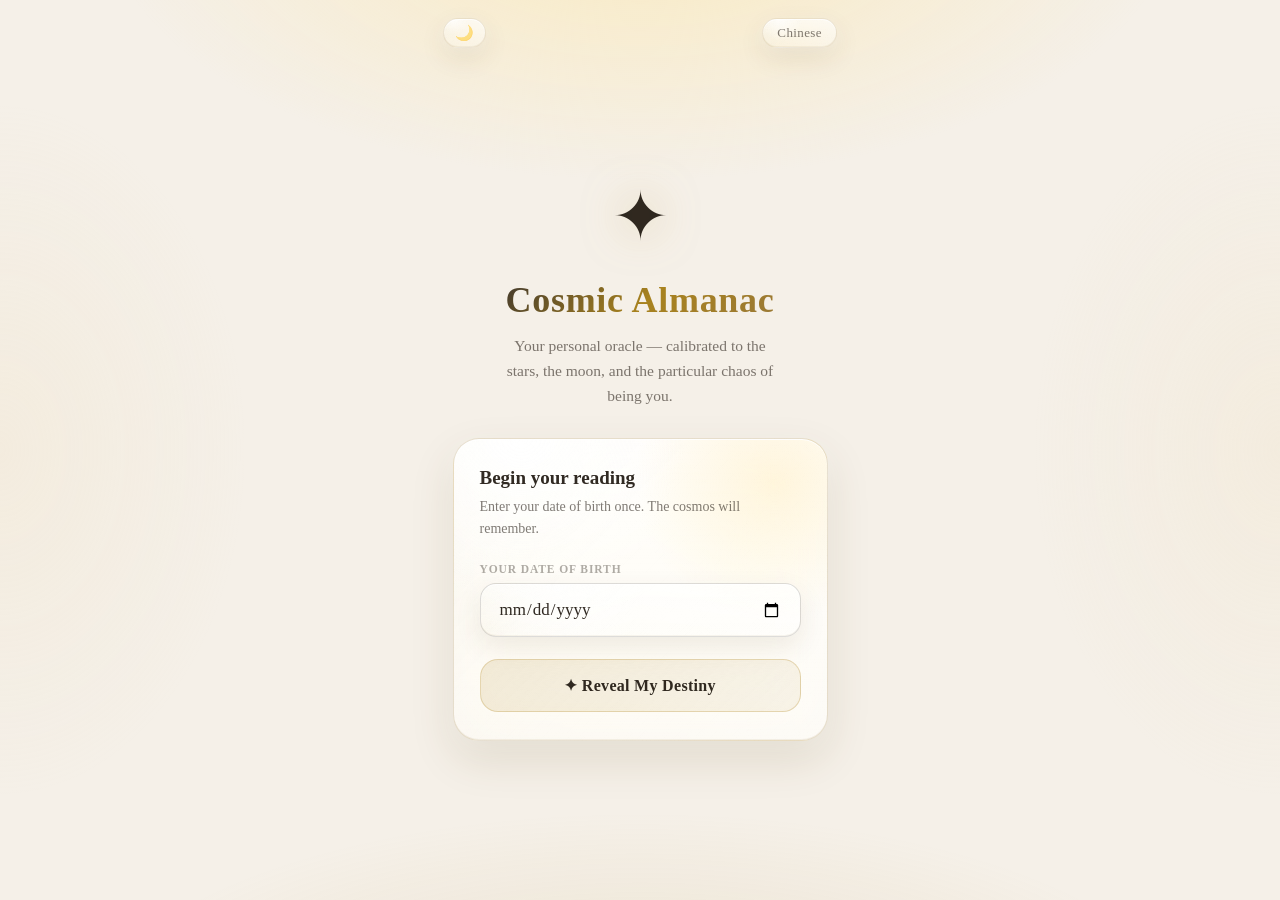
==== index.html @ d744c67d "1.0.2" ====
<!DOCTYPE html>
<html lang="en" data-theme="dark">
<head>
  <meta charset="UTF-8">
  <meta name="viewport" content="width=device-width, initial-scale=1.0, viewport-fit=cover">
  <meta name="description" content="A bilingual daily oracle blending zodiac signs, moon phase, weekday ruler, and personal daily guidance.">
  <meta name="apple-mobile-web-app-capable" content="yes">
  <meta name="apple-mobile-web-app-status-bar-style" content="black-translucent">
  <meta name="apple-mobile-web-app-title" content="Cosmic Almanac">
  <meta name="theme-color" content="#09080b">
  <meta property="og:title" content="Cosmic Almanac">
  <meta property="og:description" content="A bilingual daily oracle blending zodiac signs, moon phase, weekday ruler, and personal daily guidance.">
  <meta property="og:type" content="website">
  <meta property="og:url" content="https://alanwongsai.github.io/StarGate/">
  <meta property="og:site_name" content="Cosmic Almanac">
  <meta name="twitter:card" content="summary">
  <meta name="twitter:title" content="Cosmic Almanac">
  <meta name="twitter:description" content="A bilingual daily oracle blending zodiac signs, moon phase, weekday ruler, and personal daily guidance.">
  <link rel="canonical" href="https://alanwongsai.github.io/StarGate/">
  <link rel="apple-touch-icon" href="cosmic-daily-icon.png">
  <link rel="manifest" href="manifest.json">
  <title>Cosmic Almanac</title>
  <style>
    *{margin:0;padding:0;box-sizing:border-box;-webkit-tap-highlight-color:transparent}

    :root{
      --font-ui:  -apple-system,BlinkMacSystemFont,"SF Pro Display","Segoe UI",system-ui,sans-serif;
      --font-title:-apple-system,BlinkMacSystemFont,"SF Pro Display","Segoe UI",system-ui,sans-serif;
      --bg:      #09080b;
      --g0:      rgba(255,252,248,0.052);
      --gb:      rgba(255,252,248,0.088);
      --c0:      rgba(255,252,248,0.036);
      --cb:      rgba(255,252,248,0.066);
      --gold:    #c4a55a;
      --goldg:   rgba(196,165,90,0.22);
      --t1:      rgba(255,252,248,0.93);
      --t2:      rgba(255,252,248,0.50);
      --t3:      rgba(255,252,248,0.26);
      --glass-panel:
        linear-gradient(180deg,rgba(255,255,255,.095),rgba(255,255,255,.03)),
        linear-gradient(135deg,rgba(196,165,90,.11),transparent 38%,rgba(255,255,255,.045));
      --glass-panel-soft:
        linear-gradient(180deg,rgba(255,255,255,.07),rgba(255,255,255,.022)),
        linear-gradient(135deg,rgba(196,165,90,.08),transparent 40%,rgba(255,255,255,.03));
      --glass-chip:
        linear-gradient(180deg,rgba(255,255,255,.08),rgba(255,255,255,.028)),
        linear-gradient(135deg,rgba(196,165,90,.06),transparent 42%,rgba(255,255,255,.028));
      --glass-border: rgba(255,252,248,.096);
      --glass-border-soft: rgba(255,252,248,.08);
      --glass-inner: rgba(255,255,255,.10);
      --glass-inner-soft: rgba(255,255,255,.07);
      --glass-shadow-strong: 0 18px 46px rgba(0,0,0,.34),inset 0 1px 0 var(--glass-inner);
      --glass-shadow-soft: 0 10px 26px rgba(0,0,0,.24),inset 0 1px 0 var(--glass-inner-soft);
      --glass-shadow-hover: 0 16px 36px rgba(0,0,0,.26),inset 0 1px 0 var(--glass-inner);
      --glass-overlay: rgba(7,6,10,.52);
    }

    /* ── LIGHT / DAY MODE ────────────────────────── */
    html[data-theme="light"]{
      --bg:      #f5f0e8;
      --g0:      rgba(20,12,4,0.045);
      --gb:      rgba(20,12,4,0.110);
      --c0:      rgba(20,12,4,0.030);
      --cb:      rgba(20,12,4,0.085);
      --gold:    #a8821e;
      --goldg:   rgba(168,130,30,0.18);
      --t1:      rgba(20,12,4,0.88);
      --t2:      rgba(20,12,4,0.54);
      --t3:      rgba(20,12,4,0.34);
      --glass-panel:
        radial-gradient(circle at 18% 0%,rgba(255,255,255,.95),transparent 38%),
        radial-gradient(circle at 86% 14%,rgba(255,230,165,.36),transparent 34%),
        linear-gradient(180deg,rgba(255,255,255,.84),rgba(255,255,255,.42)),
        linear-gradient(135deg,rgba(168,130,30,.13),transparent 38%,rgba(255,255,255,.32));
      --glass-panel-soft:
        radial-gradient(circle at 20% 0%,rgba(255,255,255,.84),transparent 36%),
        radial-gradient(circle at 88% 16%,rgba(255,230,165,.24),transparent 34%),
        linear-gradient(180deg,rgba(255,255,255,.72),rgba(255,255,255,.32)),
        linear-gradient(135deg,rgba(168,130,30,.09),transparent 40%,rgba(255,255,255,.24));
      --glass-chip:
        radial-gradient(circle at 24% 0%,rgba(255,255,255,.74),transparent 35%),
        linear-gradient(180deg,rgba(255,255,255,.68),rgba(255,255,255,.28)),
        linear-gradient(135deg,rgba(168,130,30,.08),transparent 42%,rgba(255,255,255,.20));
      --glass-border: rgba(126,88,16,.18);
      --glass-border-soft: rgba(126,88,16,.13);
      --glass-inner: rgba(255,255,255,.76);
      --glass-inner-soft: rgba(255,255,255,.62);
      --glass-shadow-strong:
        0 18px 44px rgba(86,58,10,.13),
        0 6px 18px rgba(255,255,255,.42),
        inset 0 1px 0 rgba(255,255,255,.90),
        inset 0 -1px 0 rgba(126,88,16,.08);
      --glass-shadow-soft:
        0 10px 26px rgba(86,58,10,.10),
        0 3px 12px rgba(255,255,255,.34),
        inset 0 1px 0 rgba(255,255,255,.78),
        inset 0 -1px 0 rgba(126,88,16,.06);
      --glass-shadow-hover:
        0 18px 38px rgba(86,58,10,.16),
        0 0 24px rgba(168,130,30,.14),
        inset 0 1px 0 rgba(255,255,255,.90),
        inset 0 -1px 0 rgba(126,88,16,.08);
      --glass-overlay: rgba(245,240,232,.58);
    }

    /* smooth theme transition */
    html{transition:background .35s}
    body{transition:background .35s,color .35s}

    /* day background — warm sunrise sky instead of deep space */
    html[data-theme="light"] .bg-depth{
      background:
        radial-gradient(ellipse 80% 45% at 50% 115%, rgba(196,165,90,.18)  0%,transparent 55%),
        radial-gradient(ellipse 70% 50% at 50% -10%, rgba(255,230,160,.55) 0%,transparent 60%),
        radial-gradient(ellipse 35% 70% at 0%   50%, rgba(240,225,195,.25) 0%,transparent 55%),
        radial-gradient(ellipse 35% 70% at 100% 50%, rgba(240,225,195,.25) 0%,transparent 55%);
    }
    /* stars disappear in daylight */
    html[data-theme="light"] .bg-stars{opacity:0;transition:opacity .4s}

    /* app title gradient: light text reads poorly on parchment */
    html[data-theme="light"] .app-title{
      background:linear-gradient(135deg,rgba(20,12,4,.82) 0%,var(--gold) 52%,rgba(130,90,10,.80) 100%);
      -webkit-background-clip:text;-webkit-text-fill-color:transparent;background-clip:text;
    }

    /* section ratings need stronger contrast on light bg */
    html[data-theme="light"] .dot{
      background:rgba(20,12,4,.22);
      box-shadow:inset 0 0 0 1px rgba(20,12,4,.08);
    }
    html[data-theme="light"] .dot.on{
      background:#8f6a18;
      box-shadow:
        0 0 0 1px rgba(255,248,236,.92),
        0 0 0 2px rgba(143,106,24,.18),
        0 3px 10px rgba(143,106,24,.22);
    }
    html[data-theme="light"] .r-lbl{color:rgba(20,12,4,.62)}
    html[data-theme="light"] .badge,
    html[data-theme="light"] .detail-pill,
    html[data-theme="light"] .almanac-id,
    html[data-theme="light"] .almanac-summary-item,
    html[data-theme="light"] .almanac-tab{
      box-shadow:
        0 8px 20px rgba(86,58,10,.08),
        inset 0 1px 0 rgba(255,255,255,.82),
        inset 0 -1px 0 rgba(126,88,16,.05);
    }

    /* date input on light bg */
    html[data-theme="light"] .date-input{
      background:var(--glass-chip);border-color:rgba(20,12,4,.14);
      color:rgba(20,12,4,.88);color-scheme:light;
      box-shadow:var(--glass-shadow-soft);
    }
    html[data-theme="light"] .date-input:focus{
      border-color:rgba(168,130,30,.55);background:var(--glass-panel-soft);
    }

    html,body{
      min-height:100%;background:var(--bg);
      font-family:var(--font-ui);
      color:var(--t1);overflow-x:hidden;
    }
    html[lang^="en"]{
      --font-ui: "Iowan Old Style","Palatino Linotype","Book Antiqua","Baskerville","Times New Roman",serif;
      --font-title: "Baskerville","Iowan Old Style","Palatino Linotype","Book Antiqua","Times New Roman",serif;
    }
    html[lang^="zh"]{
      --font-ui: -apple-system,BlinkMacSystemFont,"PingFang SC","Hiragino Sans GB","Noto Sans CJK SC","Microsoft YaHei","Segoe UI",system-ui,sans-serif;
      --font-title: -apple-system,BlinkMacSystemFont,"PingFang SC","Hiragino Sans GB","Noto Sans CJK SC","Microsoft YaHei","Segoe UI",system-ui,sans-serif;
    }
    body.modal-open{overflow:hidden}

    /* ── BACKGROUND ───────────────────────────── */
    .bg{position:fixed;inset:0;z-index:0;pointer-events:none}

    .bg-depth{
      position:absolute;inset:0;
      background:
        radial-gradient(ellipse 80% 45% at 50% 115%, rgba(170,130,35,.07)  0%,transparent 55%),
        radial-gradient(ellipse 65% 40% at 50% -8%,  rgba(25,20,42,.50)   0%,transparent 55%),
        radial-gradient(ellipse 30% 70% at 0%   50%, rgba(18,14,30,.30)   0%,transparent 55%),
        radial-gradient(ellipse 30% 70% at 100% 50%, rgba(18,14,30,.30)   0%,transparent 55%);
      animation:breathe 18s ease-in-out infinite alternate;
    }
    @keyframes breathe{0%{opacity:.82}100%{opacity:1}}

    .bg-stars{
      position:absolute;inset:0;
      background-image:
        radial-gradient(1.2px 1.2px at  9% 17%, rgba(255,252,248,.42) 0%,transparent 100%),
        radial-gradient(1.6px 1.6px at 28% 63%, rgba(255,252,248,.32) 0%,transparent 100%),
        radial-gradient(1px   1px   at 43%  8%, rgba(255,252,248,.38) 0%,transparent 100%),
        radial-gradient(2px   2px   at 62% 27%, rgba(255,252,248,.48) 0%,transparent 100%),
        radial-gradient(1px   1px   at 80% 72%, rgba(255,252,248,.28) 0%,transparent 100%),
        radial-gradient(1.4px 1.4px at 17% 85%, rgba(255,252,248,.40) 0%,transparent 100%),
        radial-gradient(1px   1px   at 91% 14%, rgba(255,252,248,.25) 0%,transparent 100%),
        radial-gradient(1.8px 1.8px at 37% 78%, rgba(255,252,248,.52) 0%,transparent 100%),
        radial-gradient(1px   1px   at 71% 44%, rgba(255,252,248,.30) 0%,transparent 100%),
        radial-gradient(1.2px 1.2px at 54% 91%, rgba(255,252,248,.36) 0%,transparent 100%);
      animation:twinkle 9s ease-in-out infinite alternate;
    }
    @keyframes twinkle{0%{opacity:.60}100%{opacity:1}}

    /* ── LANG + THEME TOGGLES ────────────────── */
    .top-controls{
      position:relative;z-index:2;width:100%;max-width:430px;margin:0 auto;
      padding:max(18px,env(safe-area-inset-top,18px)) 18px 10px;
      display:flex;align-items:center;justify-content:space-between;
    }
    .lang-btn,.theme-btn{
      background:var(--glass-chip);border:1px solid var(--glass-border-soft);
      backdrop-filter:blur(20px) saturate(140%);-webkit-backdrop-filter:blur(20px) saturate(140%);
      border-radius:20px;padding:6px 14px;
      font-size:13px;font-weight:500;color:var(--t2);
      cursor:pointer;font-family:inherit;transition:all .2s;letter-spacing:.4px;
      box-shadow:var(--glass-shadow-soft);
    }
    .theme-btn{font-size:15px;padding:5px 11px;letter-spacing:0}
    .lang-btn:hover,.lang-btn:focus-visible,
    .theme-btn:hover,.theme-btn:focus-visible{
      background:var(--glass-panel-soft);
      border-color:rgba(196,165,90,.24);
      color:var(--t1);
      transform:translateY(-1px);
      outline:none;
    }

    /* ── GLASS ────────────────────────────────── */
    .glass{
      background:var(--glass-panel);
      backdrop-filter:blur(30px) saturate(180%) brightness(1.08);
      -webkit-backdrop-filter:blur(30px) saturate(180%) brightness(1.08);
      border:1px solid var(--glass-border);border-radius:26px;
      box-shadow:var(--glass-shadow-strong);
    }
    html[data-theme="light"] .glass{
      backdrop-filter:blur(34px) saturate(190%) brightness(1.04);
      -webkit-backdrop-filter:blur(34px) saturate(190%) brightness(1.04);
    }
    .card{
      background:var(--glass-panel-soft);
      backdrop-filter:blur(20px) saturate(150%);-webkit-backdrop-filter:blur(20px) saturate(150%);
      border:1px solid var(--glass-border-soft);border-radius:22px;
      box-shadow:var(--glass-shadow-soft);
    }
    html[data-theme="light"] .card{
      backdrop-filter:blur(24px) saturate(175%) brightness(1.04);
      -webkit-backdrop-filter:blur(24px) saturate(175%) brightness(1.04);
    }

    /* ── LAYOUT ───────────────────────────────── */
    .screen{
      position:relative;z-index:1;min-height:calc(100dvh - 58px);
      display:flex;flex-direction:column;align-items:center;
      padding:18px 18px max(40px,env(safe-area-inset-bottom,40px));
    }
    .screen.hidden{display:none}

    /* ── ONBOARDING ───────────────────────────── */
    #onboarding{justify-content:center;gap:30px;padding-top:20px;padding-bottom:60px}

    .hero{text-align:center}
    .app-icon{
      font-size:68px;display:block;margin-bottom:22px;
      filter:drop-shadow(0 0 22px rgba(196,165,90,.55));
      animation:floatY 4.5s ease-in-out infinite;
    }
    @keyframes floatY{0%,100%{transform:translateY(0)}50%{transform:translateY(-11px)}}

    .app-title{
      font-family:var(--font-title);
      font-size:36px;font-weight:700;letter-spacing:-.5px;margin-bottom:12px;
      background:linear-gradient(135deg,rgba(255,252,248,.96) 0%,var(--gold) 55%,rgba(255,232,180,.85) 100%);
      -webkit-background-clip:text;-webkit-text-fill-color:transparent;background-clip:text;
    }
    html[lang^="en"] .app-title{letter-spacing:.02em}
    .app-sub{font-size:15.5px;color:var(--t2);line-height:1.62;max-width:285px;margin:0 auto}

    .ob-card{width:100%;max-width:375px;padding:28px 26px}
    .ob-card h2{font-family:var(--font-title);font-size:19px;font-weight:600;margin-bottom:7px;color:var(--t1)}
    .ob-card p {font-size:14px;color:var(--t2);line-height:1.55;margin-bottom:24px}

    .field-lbl{font-size:11.5px;font-weight:600;letter-spacing:.9px;text-transform:uppercase;color:var(--t3);margin-bottom:8px}

    .date-input{
      width:100%;background:var(--glass-chip);
      border:1px solid var(--glass-border);border-radius:16px;
      padding:15px 18px;font-size:17px;font-weight:500;color:#fff;
      margin-bottom:22px;outline:none;
      transition:border-color .2s,background .2s;
      -webkit-appearance:none;font-family:inherit;color-scheme:dark;
      box-shadow:var(--glass-shadow-soft);
    }
    .date-input:focus{border-color:rgba(196,165,90,.50);background:var(--glass-panel-soft)}

    .btn-reveal{
      width:100%;
      background:linear-gradient(135deg,rgba(196,165,90,.22),rgba(196,165,90,.12));
      border:1px solid rgba(196,165,90,.38);
      backdrop-filter:blur(10px);color:var(--t1);
      font-size:16px;font-weight:600;padding:16px;border-radius:18px;
      cursor:pointer;transition:all .22s;font-family:inherit;letter-spacing:.3px;
    }
    .btn-reveal:hover{background:linear-gradient(135deg,rgba(196,165,90,.34),rgba(196,165,90,.20));transform:translateY(-1px);box-shadow:0 8px 28px var(--goldg)}
    .btn-reveal:active{transform:translateY(0)}

    /* ── READING ──────────────────────────────── */
    #reading{gap:13px;padding-top:18px;padding-bottom:48px}

    .r-header{width:100%;max-width:430px;text-align:center;margin-bottom:4px}
    .r-date  {font-size:11.5px;color:var(--t3);letter-spacing:1.6px;text-transform:uppercase;margin-bottom:6px}
    .r-title {font-family:var(--font-title);font-size:25px;font-weight:700;letter-spacing:-.3px}
    html[lang^="en"] .r-title{letter-spacing:.01em}
    .signs-row{display:flex;justify-content:center;gap:7px;margin-top:13px;flex-wrap:wrap}
    .date-nav{
      width:100%;max-width:430px;display:flex;gap:8px;justify-content:center;align-items:center;
    }
    .date-nav{margin-top:2px}
    .nav-btn{
      background:var(--glass-chip);border:1px solid var(--glass-border-soft);
      backdrop-filter:blur(12px);-webkit-backdrop-filter:blur(12px);
      border-radius:20px;padding:7px 12px;font-size:12px;color:var(--t2);
      box-shadow:var(--glass-shadow-soft);cursor:pointer;font-family:inherit;
      transition:transform .22s ease,border-color .22s ease,background .22s ease,color .22s ease;
    }
    .nav-btn:hover,.nav-btn:focus-visible{
      transform:translateY(-1px);border-color:rgba(196,165,90,.26);
      background:var(--glass-panel-soft);color:var(--t1);outline:none;
    }
    .date-chip{
      min-width:112px;text-align:center;color:var(--t1);border-color:rgba(196,165,90,.24);
    }

    .badge{
      background:var(--glass-chip);border:1px solid var(--glass-border-soft);
      backdrop-filter:blur(12px);-webkit-backdrop-filter:blur(12px);
      border-radius:20px;padding:5px 13px;font-size:13px;color:var(--t2);
      display:flex;align-items:center;gap:5px;
      box-shadow:var(--glass-shadow-soft);
    }
    .badge-btn{
      border:none;cursor:pointer;font-family:inherit;text-align:left;
      transition:transform .22s ease,border-color .22s ease,background .22s ease,box-shadow .22s ease,color .22s ease;
    }
    .badge-btn:hover,.badge-btn:focus-visible{
      transform:translateY(-1px);
      border-color:rgba(196,165,90,.26);
      background:rgba(255,252,248,.08);
      color:var(--t1);
      box-shadow:0 10px 24px rgba(0,0,0,.16);
      outline:none;
    }

    .almanac-summary{
      width:100%;max-width:430px;padding:15px 15px 14px;
      display:flex;flex-direction:column;gap:10px;
    }
    .almanac-summary-head{display:flex;align-items:flex-start;justify-content:space-between;gap:12px}
    .almanac-summary-kicker{font-size:11px;font-weight:700;letter-spacing:1.6px;text-transform:uppercase;color:var(--gold);opacity:.82}
    .almanac-summary-title{font-family:var(--font-title);font-size:18px;font-weight:700;color:var(--t1);line-height:1.18;margin-top:2px}
    .almanac-summary-more{font-size:11px;color:var(--t3);padding-top:3px;white-space:nowrap}
    .almanac-summary-grid{display:grid;grid-template-columns:repeat(3,1fr);gap:9px}
    .almanac-summary-item{
      padding:10px 9px;border-radius:16px;
      background:var(--glass-chip);border:1px solid var(--glass-border-soft);
      box-shadow:var(--glass-shadow-soft);
    }
    .almanac-summary-label{font-size:9px;font-weight:700;letter-spacing:1px;text-transform:uppercase;color:var(--gold);opacity:.76;margin-bottom:4px}
    .almanac-summary-value{font-size:12px;line-height:1.28;color:var(--t1);white-space:nowrap;overflow:hidden;text-overflow:ellipsis}

    /* ── CATEGORY GRID ────────────────────────── */
    .cat-grid{width:100%;max-width:430px;display:grid;grid-template-columns:1fr 1fr;gap:11px}
    .cat-card{padding:17px 15px;display:flex;flex-direction:column;gap:9px}
    .cat-head{display:flex;align-items:center;gap:8px}
    .cat-icon{font-size:20px;filter:drop-shadow(0 2px 5px rgba(196,165,90,.35))}
    .cat-name{font-size:11px;font-weight:600;color:var(--t3);text-transform:uppercase;letter-spacing:.9px}
    .dots    {display:flex;gap:4px}
    .dot     {width:7px;height:7px;border-radius:50%;background:rgba(255,252,248,.12);transition:background .3s}
    .dot.on  {background:var(--gold);box-shadow:0 0 8px rgba(196,165,90,.40)}
    .r-lbl   {font-size:11px;color:var(--t3);font-weight:500;letter-spacing:.3px}
    .cat-msg {font-size:12.5px;color:var(--t2);line-height:1.55}

    /* ── ORACLE ───────────────────────────────── */
    .oracle-card{width:100%;max-width:430px;padding:24px 22px}
    .oracle-lbl {font-size:11px;font-weight:600;letter-spacing:1.7px;text-transform:uppercase;color:var(--gold);opacity:.80;margin-bottom:14px}
    .oracle-txt {font-size:15.5px;line-height:1.72;color:var(--t1)}
    html[lang^="en"] .oracle-txt,
    html[lang^="en"] .cat-msg,
    html[lang^="en"] .sug-txt,
    html[lang^="en"] .detail-copy p{
      letter-spacing:.01em;
    }

    /* ── SUGGESTION ───────────────────────────── */
    .sug-card{width:100%;max-width:430px;padding:18px 20px;display:flex;align-items:flex-start;gap:13px}
    .sug-icon{
      width:42px;height:42px;flex-shrink:0;
      background:rgba(196,165,90,.12);border:1px solid rgba(196,165,90,.22);
      border-radius:13px;display:flex;align-items:center;justify-content:center;font-size:19px;
    }
    .sug-lbl {font-size:11px;font-weight:600;letter-spacing:1.6px;text-transform:uppercase;color:var(--gold);opacity:.75;margin-bottom:6px}
    .sug-txt {font-size:14px;color:var(--t2);line-height:1.58}

    /* ── FOOTER ───────────────────────────────── */
    .r-footer{width:100%;max-width:430px;display:flex;justify-content:space-between;align-items:center;gap:14px;padding:6px 4px;margin-top:3px}
    .btn-reset,.btn-creator{background:none;border:none;font-size:12px;color:var(--t3);cursor:pointer;font-family:inherit;text-decoration:underline;text-underline-offset:2px;padding:4px;transition:color .2s}
    .btn-creator{text-align:left}
    .btn-reset{text-align:right}
    .btn-reset:hover,.btn-reset:focus-visible,
    .btn-creator:hover,.btn-creator:focus-visible{color:var(--t2);outline:none}

    .interactive-card{
      cursor:pointer;
      transition:transform .22s ease,border-color .22s ease,box-shadow .22s ease,background .22s ease;
      position:relative;
      overflow:hidden;
    }
    .interactive-card::after{
      content:"";
      position:absolute;inset:0;
      background:linear-gradient(135deg,rgba(255,255,255,.08),transparent 40%,transparent 62%,rgba(196,165,90,.08));
      opacity:0;transition:opacity .22s ease;
      pointer-events:none;
    }
    html[data-theme="light"] .interactive-card::after{
      background:
        radial-gradient(circle at 18% 0%,rgba(255,255,255,.48),transparent 34%),
        linear-gradient(135deg,rgba(255,255,255,.26),transparent 42%,rgba(168,130,30,.12));
    }
    .interactive-card:hover,.interactive-card:focus-visible{
      transform:translateY(-2px);
      border-color:rgba(196,165,90,.28);
      box-shadow:var(--glass-shadow-hover);
      outline:none;
    }
    .interactive-card:hover::after,.interactive-card:focus-visible::after{opacity:1}

    /* ── DETAIL POPUP ─────────────────────────── */
    .detail-modal{
      position:fixed;inset:0;z-index:500;
      display:flex;align-items:center;justify-content:center;
      padding:max(24px,env(safe-area-inset-top,24px)) 14px max(24px,env(safe-area-inset-bottom,24px));
      background:var(--glass-overlay);
      backdrop-filter:blur(24px) saturate(140%);
      -webkit-backdrop-filter:blur(24px) saturate(140%);
      opacity:0;pointer-events:none;
      transition:opacity .24s ease;
    }
    .detail-modal.open{opacity:1;pointer-events:auto}
    .detail-sheet{
      width:min(100%,540px);max-height:min(84vh,760px);
      overflow:auto;padding:26px 22px 22px;border-radius:30px;position:relative;
      background:var(--glass-panel);
      border:1px solid var(--glass-border);
      box-shadow:var(--glass-shadow-strong);
      transform:scale(.96);
      transition:transform .28s cubic-bezier(.2,.8,.2,1);
    }
    .detail-modal.open .detail-sheet{transform:scale(1)}
    .detail-close{
      position:absolute;top:12px;right:12px;
      width:44px;height:44px;border:none;border-radius:50%;
      background:var(--glass-chip);color:var(--t1);cursor:pointer;
      font-size:18px;font-family:inherit;transition:background .2s ease,transform .2s ease;
      box-shadow:var(--glass-shadow-soft);
    }
    .detail-close:hover,.detail-close:focus-visible{background:var(--glass-panel-soft);transform:scale(1.04);outline:none}
    .detail-kicker{font-size:11px;font-weight:700;letter-spacing:1.7px;text-transform:uppercase;color:var(--gold);opacity:.84;margin-bottom:10px}
    .detail-title{font-family:var(--font-title);font-size:30px;line-height:1.08;letter-spacing:-.5px;margin-right:42px}
    html[lang^="en"] .detail-title{letter-spacing:.01em}
    .detail-sub{font-size:14px;color:var(--t2);line-height:1.55;margin-top:10px}
    .detail-facts{display:flex;flex-wrap:wrap;gap:8px;margin:18px 0 16px}
    .detail-pill{
      padding:8px 12px;border-radius:999px;
      background:var(--glass-chip);border:1px solid var(--glass-border-soft);
      color:var(--t2);font-size:12px;letter-spacing:.2px;
      box-shadow:var(--glass-shadow-soft);
    }
    .detail-custom{display:none}
    .detail-copy{display:flex;flex-direction:column;gap:12px}
    .detail-copy p{font-size:16px;line-height:1.72;color:var(--t1)}
    .detail-copy p strong{color:var(--t1)}

    .almanac-shell{display:flex;flex-direction:column;gap:14px}
    .almanac-top{display:flex;flex-wrap:wrap;gap:8px}
    .almanac-id{
      display:flex;align-items:center;gap:8px;
      padding:10px 14px;border-radius:18px;
      background:var(--glass-chip);border:1px solid var(--glass-border-soft);
      color:var(--t2);font-size:13px;
      box-shadow:var(--glass-shadow-soft);
    }
    .almanac-grid{display:grid;grid-template-columns:repeat(3,1fr);gap:10px}
    .almanac-tab{
      border:none;cursor:pointer;text-align:left;font-family:inherit;
      padding:12px 11px;border-radius:18px;
      background:var(--glass-panel-soft);border:1px solid var(--glass-border-soft);
      color:var(--t2);box-shadow:var(--glass-shadow-soft);
      transition:transform .22s ease,box-shadow .22s ease,border-color .22s ease,background .22s ease,color .22s ease;
    }
    .almanac-tab:hover,.almanac-tab:focus-visible{
      transform:translateY(-1px);
      border-color:rgba(196,165,90,.26);
      color:var(--t1);
      outline:none;
    }
    .almanac-tab.active{
      background:var(--glass-panel);
      border-color:rgba(196,165,90,.30);
      color:var(--t1);
      box-shadow:var(--glass-shadow-hover);
    }
    .almanac-tab-label{font-size:9.5px;font-weight:700;letter-spacing:1.1px;text-transform:uppercase;color:var(--gold);opacity:.8;margin-bottom:5px}
    .almanac-tab-value{font-size:13px;line-height:1.3;white-space:nowrap;overflow:hidden;text-overflow:ellipsis}
    .almanac-active{
      padding:16px 16px 14px;border-radius:22px;
      background:var(--glass-panel-soft);border:1px solid var(--glass-border-soft);
      box-shadow:var(--glass-shadow-soft);
    }
    .almanac-active-kicker{font-size:10.5px;font-weight:700;letter-spacing:1.5px;text-transform:uppercase;color:var(--gold);opacity:.78;margin-bottom:8px}
    .almanac-active-title{font-size:17px;font-weight:600;color:var(--t1);margin-bottom:6px}
    .almanac-active-note{font-size:14px;line-height:1.68;color:var(--t2)}
    .almanac-yi-grid{display:grid;grid-template-columns:1fr 1fr;gap:10px}
    .almanac-yi-card{
      padding:16px 16px 14px;border-radius:22px;
      background:var(--glass-panel-soft);border:1px solid var(--glass-border-soft);
      box-shadow:var(--glass-shadow-soft);
    }
    .almanac-yi-label{font-size:11px;font-weight:700;letter-spacing:1.6px;text-transform:uppercase;margin-bottom:8px}
    .almanac-yi-card.do .almanac-yi-label{color:var(--gold)}
    .almanac-yi-card.dont .almanac-yi-label{color:var(--t3)}
    .almanac-yi-text{font-size:15px;line-height:1.7;color:var(--t1)}

    @media (max-width:560px){
      .detail-sheet{padding:24px 18px 20px;border-radius:26px}
      .detail-title{font-size:25px}
      .detail-copy p{font-size:15.5px}
      .almanac-yi-grid{grid-template-columns:1fr}
    }

    @media (max-width:350px){
      .almanac-summary{padding:14px 13px}
      .almanac-summary-grid,.almanac-grid{gap:6px}
      .almanac-summary-item,.almanac-tab{padding:9px 7px}
      .almanac-summary-value,.almanac-tab-value{font-size:11px}
    }

    /* ── ANIMATION ────────────────────────────── */
    .fu{animation:fadeUp .55s ease both}
    @keyframes fadeUp{from{opacity:0;transform:translateY(16px)}to{opacity:1;transform:translateY(0)}}
    .d0{animation-delay:0s}.d1{animation-delay:.07s}.d2{animation-delay:.14s}
    .d3{animation-delay:.21s}.d4{animation-delay:.28s}.d5{animation-delay:.36s}
    .d6{animation-delay:.44s}.d7{animation-delay:.52s}
  </style>
</head>
<body>

<div class="bg" aria-hidden="true">
  <div class="bg-depth"></div>
  <div class="bg-stars"></div>
</div>

<div class="top-controls" aria-label="App controls">
  <button class="theme-btn" id="theme-btn" onclick="toggleTheme()" aria-label="Toggle day/night mode">☀️</button>
  <button class="lang-btn" id="lang-btn" onclick="toggleLang()">中文</button>
</div>

<!-- ═══ ONBOARDING ═══ -->
<div id="onboarding" class="screen hidden">
  <div class="hero fu d0">
    <span class="app-icon">✦</span>
    <h1 class="app-title" id="ob-title"></h1>
    <p  class="app-sub"   id="ob-sub"></p>
  </div>
  <div class="glass ob-card fu d2">
    <h2 id="ob-h2"></h2>
    <p  id="ob-p"></p>
    <div class="field-lbl" id="ob-lbl"></div>
    <input type="date" id="bday-input" class="date-input"/>
    <button class="btn-reveal" id="ob-btn" onclick="startReading()"></button>
  </div>
</div>

<!-- ═══ READING ═══ -->
<div id="reading" class="screen hidden">
  <div class="r-header fu d0">
    <div class="r-date"  id="r-date"></div>
    <div class="r-title" id="r-title"></div>
    <div class="signs-row" id="r-signs"></div>
  </div>
  <div class="date-nav fu d1" aria-label="Reading date controls">
    <button class="nav-btn" id="date-prev" type="button" onclick="shiftSelectedDate(-1)"></button>
    <button class="nav-btn date-chip" id="date-today" type="button" onclick="jumpToToday()"></button>
    <button class="nav-btn" id="date-next" type="button" onclick="shiftSelectedDate(1)"></button>
  </div>
  <div class="glass almanac-summary interactive-card fu d1" id="almanac-summary" tabindex="0" role="button" data-detail="almanac"></div>
  <div class="cat-grid" id="cat-grid"></div>
  <div class="glass oracle-card interactive-card fu d5" id="oracle-card" tabindex="0" role="button" data-detail="oracle">
    <div class="oracle-lbl" id="oracle-lbl"></div>
    <div class="oracle-txt" id="oracle-txt"></div>
  </div>
  <div class="card sug-card interactive-card fu d6" id="suggestion-card" tabindex="0" role="button" data-detail="suggestion">
    <div class="sug-icon">🎯</div>
    <div>
      <div class="sug-lbl" id="sug-lbl"></div>
      <div class="sug-txt" id="sug-txt"></div>
    </div>
  </div>
  <div class="r-footer fu d7">
    <button class="btn-creator" id="btn-creator" type="button" data-detail="creator"></button>
    <button class="btn-reset" id="btn-reset" onclick="resetBday()"></button>
  </div>
</div>

<div class="detail-modal" id="detail-modal" aria-hidden="true">
  <div class="glass detail-sheet" role="dialog" aria-modal="true" aria-labelledby="detail-title">
    <button class="detail-close" id="detail-close" type="button" onclick="closeDetail()">✕</button>
    <div class="detail-kicker" id="detail-kicker"></div>
    <div class="detail-title" id="detail-title"></div>
    <div class="detail-sub" id="detail-sub"></div>
    <div class="detail-facts" id="detail-facts"></div>
    <div class="detail-custom" id="detail-custom"></div>
    <div class="detail-copy" id="detail-copy"></div>
  </div>
</div>

<script src="content.js"></script>
<script>
// ═══════════════════════════════════════════════════════════════
//  SHARED EMOJI ARRAYS
// ═══════════════════════════════════════════════════════════════
const WEST_EMOJI   = ["♑","♒","♓","♈","♉","♊","♋","♌","♍","♎","♏","♐"];
const CHI_EMOJI    = ["🐀","🐂","🐯","🐰","🐉","🐍","🐴","🐐","🐒","🐓","🐕","🐷"];
const MOON_EMOJI   = ["🌑","🌒","🌓","🌔","🌕","🌖","🌗","🌘"];
const ZODIAC_EMOJI = ["♈","♉","♊","♋","♌","♍","♎","♏","♐","♑","♒","♓"];
const PLANET_EMOJI = ["☉","☽","♂","☿","♃","♀","♄"];
const CAT_KEYS     = ["work","love","health","finance"];
const CAT_ICONS    = ["💼","💕","🌿","💰"];

// ═══════════════════════════════════════════════════════════════
//  ASTRONOMY
// ═══════════════════════════════════════════════════════════════

// Julian Day Number for a given Date object
function julianDay(date){
  const y=date.getFullYear(),mo=date.getMonth()+1,day=date.getDate();
  const A=Math.floor(y/100),B=2-A+Math.floor(A/4);
  return Math.floor(365.25*(y+4716))+Math.floor(30.6001*(mo+1))+day+B-1524.5;
}

// Moon mean longitude (degrees 0-360), good to ~1° for sign placement
function moonMeanLongitude(date){
  const T=(julianDay(date)-2451545.0)/36525;
  const L=218.3164477+481267.88123421*T-0.0015786*T*T;
  return((L%360)+360)%360;
}

// Sun apparent longitude (degrees 0-360) with equation of center
function sunLongitude(date){
  const T=(julianDay(date)-2451545.0)/36525;
  let L0=280.46646+36000.76983*T;L0=((L0%360)+360)%360;
  let M=357.52911+35999.05029*T-0.0001537*T*T;M=((M%360)+360)%360;
  const Mr=M*Math.PI/180;
  const C=(1.914602-0.004817*T-0.000014*T*T)*Math.sin(Mr)
         +(0.019993-0.000101*T)*Math.sin(2*Mr)
         +0.000289*Math.sin(3*Mr);
  return((L0+C)%360+360)%360;
}

// Aspect between two sign indices (0-11 in longitude order)
function getAspect(s1,s2){
  const diff=Math.abs(s1-s2);
  const angle=Math.min(diff,12-diff)*30;
  if(angle===0)  return'conjunction';
  if(angle===120)return'trine';
  if(angle===60) return'sextile';
  if(angle===90) return'square';
  if(angle===180)return'opposition';
  return'neutral';
}

function westIdx(m,d){
  const b=[[12,22],[1,20],[2,19],[3,21],[4,20],[5,21],[6,21],[7,23],[8,23],[9,23],[10,23],[11,22]];
  for(let i=0;i<12;i++){
    const[bm,bd]=b[i],[nm,nd]=b[(i+1)%12];
    if(i===11){if((m===11&&d>=22)||(m===12&&d<=21))return i;}
    else if((m===bm&&d>=bd)||(m===nm&&d<=nd-1))return i;
  }
  return 0;
}

function chiIdx(y){return((y-1900)%12+12)%12}

function moonIdx(date){
  const d=new Date(date),y=d.getFullYear(),mo=d.getMonth()+1,day=d.getDate();
  const jd=367*y-Math.floor(7*(y+Math.floor((mo+9)/12))/4)+Math.floor(275*mo/9)+day+1721013.5;
  const phase=(((jd-2451549.5)%29.53058867)+29.53058867)%29.53058867/29.53058867;
  const t=[.0625,.1875,.3125,.4375,.5625,.6875,.8125,.9375];
  for(let i=0;i<8;i++)if(phase<t[i])return i;
  return 0;
}

// ═══════════════════════════════════════════════════════════════
//  RNG
// ═══════════════════════════════════════════════════════════════
function mkRng(seed){
  let s=seed|0;
  return()=>{s^=s<<13;s^=s>>17;s^=s<<5;return(s>>>0)/0xffffffff};
}
function dailySeed(bday,today){
  const b=parseDateInput(bday),t=parseDateInput(today);
  const bv=b.getFullYear()*10000+(b.getMonth()+1)*100+b.getDate();
  const tv=t.getFullYear()*10000+(t.getMonth()+1)*100+t.getDate();
  return Math.abs((bv*2654435769)^(tv*2246822519))%0x7fffffff;
}
// Real astrological rating engine — replaces pure-RNG pickRating
function calcRatings(bdayStr,todayDate,rng){
  const birth=parseDateInput(bdayStr);
  const bWI=westIdx(birth.getMonth()+1,birth.getDate());
  // Convert birth sign from westIdx order → longitude order (Ari=0…Pis=11)
  const birthLon=(bWI-3+12)%12;

  // Moon sign (longitude order)
  const moonLon=moonMeanLongitude(todayDate);
  const moonSignIdx=Math.floor(moonLon/30)%12;

  // Moon phase index (0=new…4=full…7=waning crescent)
  const mi=moonIdx(todayDate);
  const isWaxing=mi<4;

  // Moon sign element (fire/earth/air/water cycle every 3 signs)
  const elements=['fire','earth','air','water'];
  const moonElem=elements[moonSignIdx%4];

  // Planetary day ruler: 0=Sun,1=Moon,2=Mars,3=Mercury,4=Jupiter,5=Venus,6=Saturn
  const dow=todayDate.getDay();

  // Birth ↔ Moon aspect modifier
  const asp=getAspect(birthLon,moonSignIdx);
  const aspMod=(asp==='trine'||asp==='sextile')?0.5:(asp==='square'||asp==='opposition')?-0.5:0;

  // ── WORK ──────────────────────────────────────────────────────
  let work=3.0;
  if(dow===3)work+=0.9; // Mercury (Wed) boosts work
  if(dow===0)work+=0.4; // Sun (Sun)
  if(dow===6)work+=0.4; // Saturn (Sat)
  if(dow===1)work-=0.3; // Moon (Mon) dampens
  if(moonElem==='fire')work+=0.2;
  work+=aspMod;
  work+=(rng()-0.5)*0.5; // ±0.25 micro-variation

  // ── LOVE ──────────────────────────────────────────────────────
  let love=3.0;
  if(dow===5)love+=1.0; // Venus (Fri)
  if(dow===1)love+=0.5; // Moon (Mon)
  if(dow===6)love-=0.3; // Saturn (Sat)
  if(mi===4) love+=0.5; // Full moon = love peak
  if(moonElem==='water')love+=0.3;
  love+=aspMod;
  love+=(rng()-0.5)*0.5;

  // ── HEALTH ────────────────────────────────────────────────────
  const healthPhase=[-0.9,-0.1,0.4,0.7,1.1,0.3,-0.5,-0.8];
  let health=3.0+healthPhase[mi];
  if(dow===0)health+=0.4; // Sun boosts vitality
  if(dow===6)health-=0.3; // Saturn drains
  if(moonElem==='water')health+=0.2;
  health+=aspMod;
  health+=(rng()-0.5)*0.5;

  // ── FINANCE ───────────────────────────────────────────────────
  let finance=3.0;
  if(dow===4)finance+=1.1; // Jupiter (Thu)
  if(dow===3)finance+=0.5; // Mercury (Wed)
  if(dow===2)finance-=0.3; // Mars (Tue)
  finance+=isWaxing?0.5:-0.3;
  if(moonElem==='earth')finance+=0.3;
  finance+=aspMod;
  finance+=(rng()-0.5)*0.5;

  const clamp=v=>Math.max(1,Math.min(5,Math.round(v)));
  return{work:clamp(work),love:clamp(love),health:clamp(health),finance:clamp(finance),
         moonSignIdx,asp};
}
function pick(arr,rng){return arr[Math.floor(rng()*arr.length)]}

// ═══════════════════════════════════════════════════════════════
//  HELPERS
// ═══════════════════════════════════════════════════════════════
function dots(n){
  let h='<div class="dots">';
  for(let i=1;i<=5;i++)h+=`<div class="dot${i<=n?' on':''}"></div>`;
  return h+'</div>';
}

function $ (id){return document.getElementById(id)}
function tx(id,v){$(id).textContent=v}
function setBlockText(id,v){
  const el=$(id);
  el.textContent=v||'';
  el.style.display=v?'':'none';
}
function escapeHtml(v){
  return String(v)
    .replace(/&/g,'&amp;')
    .replace(/</g,'&lt;')
    .replace(/>/g,'&gt;')
    .replace(/"/g,'&quot;')
    .replace(/'/g,'&#39;');
}
function isActionKey(e){return e.key==='Enter'||e.key===' '}
function localDate(date){
  return new Date(date.getFullYear(),date.getMonth(),date.getDate());
}
function dateKey(date){
  const d=localDate(date);
  const y=d.getFullYear();
  const m=String(d.getMonth()+1).padStart(2,'0');
  const day=String(d.getDate()).padStart(2,'0');
  return `${y}-${m}-${day}`;
}
function parseDateKey(key){
  const [y,m,d]=String(key).split('-').map(Number);
  return new Date(y,m-1,d);
}
function parseDateInput(value){
  if(value instanceof Date)return localDate(value);
  if(typeof value==='string' && /^\d{4}-\d{2}-\d{2}$/.test(value))return parseDateKey(value);
  return localDate(new Date(value));
}
function addDays(date,days){
  const d=localDate(date);
  d.setDate(d.getDate()+days);
  return d;
}

// ═══════════════════════════════════════════════════════════════
//  THEME
// ═══════════════════════════════════════════════════════════════
let theme = localStorage.getItem('cosmic_theme')
  || (window.matchMedia('(prefers-color-scheme: light)').matches ? 'light' : 'dark');

function applyTheme(t){
  theme = t;
  document.documentElement.dataset.theme = t;
  $('theme-btn').textContent = t === 'dark' ? '☀️' : '🌙';
  $('theme-btn').setAttribute('aria-label', t === 'dark' ? 'Switch to day mode' : 'Switch to night mode');
  // Update PWA theme-color meta
  const meta = document.querySelector('meta[name="theme-color"]');
  if(meta) meta.content = t === 'dark' ? '#09080b' : '#f5f0e8';
  localStorage.setItem('cosmic_theme', t);
}

function toggleTheme(){
  applyTheme(theme === 'dark' ? 'light' : 'dark');
}

// ═══════════════════════════════════════════════════════════════
//  APP STATE
// ═══════════════════════════════════════════════════════════════
let lang = localStorage.getItem('cosmic_lang') || 'en';
let readingState=null;
let lastDetailTrigger=null;
let selectedDate=localDate(new Date());

function toggleLang(){
  closeDetail();
  lang = lang==='en'?'zh':'en';
  localStorage.setItem('cosmic_lang',lang);
  const bday=localStorage.getItem('cosmic_bday');
  applyStaticLang();
  if(bday && !$('reading').classList.contains('hidden'))renderReading(bday,selectedDate);
}

function applyStaticLang(){
  const L=LANG[lang];
  $('lang-btn').textContent = L.langToggle;
  tx('ob-title', L.appTitle);
  tx('ob-sub',   L.appSub);
  tx('ob-h2',    L.obH2);
  tx('ob-p',     L.obP);
  tx('ob-lbl',   L.obLbl);
  tx('ob-btn',   L.obBtn);
  if($('oracle-lbl'))tx('oracle-lbl',L.oracleLbl);
  if($('sug-lbl')) tx('sug-lbl',   L.sugLbl);
  if($('btn-reset'))tx('btn-reset', L.changeBtn);
  if($('btn-creator'))tx('btn-creator', L.creatorBtn);
  if($('date-prev'))tx('date-prev', L.prevDay);
  if($('date-next'))tx('date-next', L.nextDay);
  if($('date-today'))tx('date-today', L.todayBtn);
  if($('detail-close'))$('detail-close').setAttribute('aria-label',L.detailClose);
  document.documentElement.lang = lang==='zh'?'zh-Hans':'en';
}

function show(id){
  if(id!=='reading')closeDetail();
  ['onboarding','reading'].forEach(s=>$(s).classList.add('hidden'));
  $(id).classList.remove('hidden');
}

function startReading(){
  const v=$('bday-input').value;
  if(!v){
    $('bday-input').style.borderColor='rgba(196,165,90,.55)';
    setTimeout(()=>$('bday-input').style.borderColor='',900);
    return;
  }
  localStorage.setItem('cosmic_bday',v);
  selectedDate=localDate(new Date());
  show('reading');
  renderReading(v,selectedDate);
}

function resetBday(){
  const L=LANG[lang];
  if(!confirm(L.resetMsg))return;
  closeDetail();
  readingState=null;
  selectedDate=localDate(new Date());
  localStorage.removeItem('cosmic_bday');
  $('bday-input').value='';
  show('onboarding');
}

function currentBday(){
  return localStorage.getItem('cosmic_bday');
}

function shiftSelectedDate(days){
  const bday=currentBday();
  if(!bday)return;
  selectedDate=addDays(selectedDate,days);
  closeDetail();
  renderReading(bday,selectedDate);
}

function jumpToToday(){
  const bday=currentBday();
  if(!bday)return;
  selectedDate=localDate(new Date());
  closeDetail();
  renderReading(bday,selectedDate);
}

function applyDetail(payload){
  setBlockText('detail-kicker',payload.kicker);
  setBlockText('detail-title',payload.title);
  setBlockText('detail-sub',payload.subtitle);

  const facts=payload.facts||[];
  $('detail-facts').innerHTML=facts.map(f=>`<span class="detail-pill">${escapeHtml(f)}</span>`).join('');
  $('detail-facts').style.display=facts.length?'flex':'none';

  const custom=$('detail-custom');
  custom.innerHTML='';
  custom.style.display='none';
  if(payload.custom && payload.custom.type==='almanac'){
    renderAlmanacCustom(payload.custom);
    custom.style.display='block';
  }

  const copy=$('detail-copy');
  copy.innerHTML='';
  (payload.paragraphs||[]).filter(Boolean).forEach(text=>{
    const p=document.createElement('p');
    p.textContent=text;
    copy.appendChild(p);
  });
  copy.style.display=copy.childElementCount?'flex':'none';
}

function openDetail(payload){
  if(!payload)return;
  applyDetail(payload);
  $('detail-modal').classList.add('open');
  $('detail-modal').setAttribute('aria-hidden','false');
  document.body.classList.add('modal-open');
  requestAnimationFrame(()=>$('detail-close').focus());
}

function closeDetail(){
  const wasOpen=$('detail-modal').classList.contains('open');
  $('detail-modal').classList.remove('open');
  $('detail-modal').setAttribute('aria-hidden','true');
  document.body.classList.remove('modal-open');
  if(wasOpen && lastDetailTrigger && document.contains(lastDetailTrigger))lastDetailTrigger.focus();
}

function displayWesternName(idx){
  return lang==='zh'
    ?LANG.zh.westNames[idx]
    :LANG.en.westNames[idx];
}

function displayChineseZodiacName(idx){
  return lang==='zh'
    ?`${LANG.zh.chiNames[idx]}年`
    :LANG.en.yearOf(LANG.en.chiNames[idx]);
}

function displayMoonSignName(idx){
  return lang==='zh'
    ?LANG.zh.zodiacNames[idx]
    :LANG.en.zodiacNames[idx];
}

function westernDisplayToDetailIdx(idx){
  return (idx+9)%12;
}

function getAlmanacPack(){
  return lang==='zh'?ALMANAC_ZH:ALMANAC_EN;
}

function buildAlmanacAdvice(){
  const pack=getAlmanacPack();
  const phase=pack.phase[readingState.phaseIdx];
  const sign=pack.sign[readingState.moonSignIdx];
  const day=pack.day[readingState.dayIdx];
  const west=pack.west[readingState.westIdx];
  const zodiac=pack.chinese[readingState.chineseIdx];
  if(lang==='zh'){
    return{
      yi:`${phase.yi}；以${sign.yi}为方法，借${day.yi}推进，兼顾${west.yi}与${zodiac.yi}。`,
      ji:`${phase.ji}；少做${sign.ji}，避免${day.ji}，尤其别让${west.ji}和${zodiac.ji}叠在一起。`
    };
  }
  return{
    yi:`${phase.yi}; use ${sign.yi}, lean on ${day.yi}, and keep ${west.yi} with ${zodiac.yi}.`,
    ji:`${phase.ji}; avoid ${sign.ji}, watch ${day.ji}, and do not let ${west.ji} combine with ${zodiac.ji}.`
  };
}

function buildAlmanacDetail(activeTab='phase'){
  const pack=getAlmanacPack();
  const phase=pack.phase[readingState.phaseIdx];
  const day=pack.day[readingState.dayIdx];
  return{
    kicker:lang==='zh'?'今日宜忌':'Daily Almanac',
    title:lang==='zh'?'今日宜忌视窗':'Daily Almanac',
    subtitle:lang==='zh'
      ?`${phase.label} · 月入${LANG.zh.zodiacNames[readingState.moonSignIdx]} · ${day.label}`
      :`${phase.label} · Moon in ${LANG.en.zodiacNames[readingState.moonSignIdx]} · ${day.label}`,
    facts:[],
    paragraphs:[],
    custom:{
      type:'almanac',
      activeTab
    }
  };
}

function renderAlmanacCustom(config){
  const custom=$('detail-custom');
  const pack=getAlmanacPack();
  const combo=buildAlmanacAdvice();
  const activeTab=config.activeTab||'phase';
  const items={
    phase:{
      label:lang==='zh'?'月相':'Moon Phase',
      value:`${MOON_EMOJI[readingState.phaseIdx]} ${pack.phase[readingState.phaseIdx].label}`,
      title:`${MOON_EMOJI[readingState.phaseIdx]} ${pack.phase[readingState.phaseIdx].label}`,
      note:pack.phase[readingState.phaseIdx].note
    },
    moonSign:{
      label:lang==='zh'?'月入星座':'Moon Sign',
      value:`🌙 ${displayMoonSignName(readingState.moonSignIdx)}`,
      title:lang==='zh'
        ?`🌙 月入${displayMoonSignName(readingState.moonSignIdx)}`
        :`🌙 Moon in ${displayMoonSignName(readingState.moonSignIdx)}`,
      note:pack.sign[readingState.moonSignIdx].note
    },
    day:{
      label:lang==='zh'?'今日之日':'Day Ruler',
      value:`${PLANET_EMOJI[readingState.dayIdx]} ${pack.day[readingState.dayIdx].label}`,
      title:`${PLANET_EMOJI[readingState.dayIdx]} ${pack.day[readingState.dayIdx].label}`,
      note:pack.day[readingState.dayIdx].note
    }
  };

  custom.innerHTML=`
    <div class="almanac-shell">
      <div class="almanac-top">
        <div class="almanac-id">${WEST_EMOJI[readingState.westIdx]} ${displayWesternName(readingState.westIdx)}</div>
        <div class="almanac-id">${CHI_EMOJI[readingState.chineseIdx]} ${displayChineseZodiacName(readingState.chineseIdx)}</div>
      </div>
      <div class="almanac-grid">
        ${Object.entries(items).map(([key,item])=>`
          <button type="button" class="almanac-tab${key===activeTab?' active':''}" data-almanac-tab="${key}">
            <div class="almanac-tab-label">${item.label}</div>
            <div class="almanac-tab-value">${item.value}</div>
          </button>
        `).join('')}
      </div>
      <div class="almanac-active">
        <div class="almanac-active-kicker">${items[activeTab].label}</div>
        <div class="almanac-active-title">${items[activeTab].title}</div>
        <div class="almanac-active-note">${items[activeTab].note}</div>
      </div>
      <div class="almanac-yi-grid">
        <div class="almanac-yi-card do">
          <div class="almanac-yi-label">${lang==='zh'?'今日宜':"Today's Do"}</div>
          <div class="almanac-yi-text">${escapeHtml(combo.yi)}</div>
        </div>
        <div class="almanac-yi-card dont">
          <div class="almanac-yi-label">${lang==='zh'?'今日不宜':'Avoid'}</div>
          <div class="almanac-yi-text">${escapeHtml(combo.ji)}</div>
        </div>
      </div>
    </div>
  `;
  custom.querySelectorAll('[data-almanac-tab]').forEach(btn=>{
    btn.addEventListener('click',()=>{
      applyDetail(buildAlmanacDetail(btn.dataset.almanacTab));
    });
  });
}

function buildWesternDetail(idx){
  const L=LANG[lang], D=DETAILS[lang];
  const item=D.western[westernDisplayToDetailIdx(idx)];
  return{
    kicker:D.labels.western,
    title:`${WEST_EMOJI[idx]} ${displayWesternName(idx)}`,
    subtitle:item.range,
    facts:item.facts,
    paragraphs:[item.summary,item.extra]
  };
}

function buildChineseDetail(idx){
  const L=LANG[lang], D=DETAILS[lang];
  const item=D.chinese[idx];
  return{
    kicker:D.labels.chinese,
    title:`${CHI_EMOJI[idx]} ${displayChineseZodiacName(idx)}`,
    subtitle:lang==='zh'
      ?`${readingState.birthYear}年出生对应生肖 · ${item.cycle}`
      :`Birth year ${readingState.birthYear} · ${item.cycle}`,
    facts:item.facts,
    paragraphs:[item.summary,item.extra]
  };
}

function buildMoonPhaseDetail(idx){
  const L=LANG[lang], D=DETAILS[lang];
  const item=D.phases[idx];
  return{
    kicker:D.labels.phase,
    title:`${MOON_EMOJI[idx]} ${L.moonNames[idx]}`,
    subtitle:item.subtitle,
    facts:item.facts,
    paragraphs:[
      item.summary,
      item.extra,
      lang==='zh'
        ?'科学上，月相来自太阳、地球、月亮相对位置的变化，也就是我们从地球上看到的月面受光比例在变；它是真实可观测的天文现象。'
        :'Scientifically, moon phases come from the changing Sun-Earth-Moon geometry, which changes how much of the moon’s sunlit face we can see from Earth.',
      lang==='zh'
        ?'如果想把它用成一种“今日节律提示”，比较稳妥的理解是：它更像观察自然周期的方式，而不是对个人命运的硬性决定。'
        :'If you use it as a rhythm cue for the day, the grounded interpretation is that it marks a visible natural cycle, not a proven controller of personal fate.'
    ]
  };
}

function buildMoonSignDetail(idx){
  const L=LANG[lang], D=DETAILS[lang];
  const sign=D.western[idx];
  const aspect=D.aspects[readingState.aspect];
  return{
    kicker:D.labels.moonSign,
    title:lang==='zh'
      ?`🌙 月入 ${displayMoonSignName(idx)}`
      :`🌙 Moon in ${displayMoonSignName(idx)}`,
    subtitle:lang==='zh'?'今天情绪与本能反应的底色':"Today's emotional weather",
    facts:[sign.facts[0],sign.facts[2],`${lang==='zh'?'当前相位':'Current aspect'}: ${aspect.name}`],
    paragraphs:[
      lang==='zh'
        ?'月入星座描述的是今天情绪、本能与安全感更容易通过什么方式表达。'
        :'Moon-in-sign describes how the emotional tone of the day is likely to move.',
      sign.moonFocus,
      aspect.summary,
      lang==='zh'
        ?'从天文上说，这里指的是月亮当天沿黄道运行到哪个黄道区段；这是可以计算和观测的位置变化。把它解释成“今天比较适合什么气质”，属于象征性阅读，不是已被证实的因果科学。'
        :'Astronomically, this refers to which section of the ecliptic the moon is moving through today. That position is measurable; the personality-style reading on top of it is symbolic rather than established causal science.'
    ]
  };
}

function buildPlanetDetail(idx){
  const D=DETAILS[lang];
  const item=D.planetDays[idx];
  return{
    kicker:D.labels.planet,
    title:`${PLANET_EMOJI[idx]} ${readingState.planetDayLabel}`,
    subtitle:item.title,
    facts:item.facts,
    paragraphs:[
      item.summary,
      item.extra,
      lang==='zh'
        ?'更严格地说，所谓“太阳日 / 月亮日 / 水星日”主要来自古典历法与星期命名传统，本身更接近文化时间感，而不是现代科学里会直接影响行为的物理机制。'
        :'More strictly, labels like Sun Day, Moon Day, or Mercury Day come from classical calendar and weekday naming traditions. They are cultural time-markers more than a modern scientific physical mechanism.',
      lang==='zh'
        ?'如果你喜欢一点像黄历的感觉，可以把它当成“今天适合偏向哪类安排”的轻提示，比如水星日偏沟通整理，金星日偏关系审美，土星日偏收束、整理、减法。'
        :'If you want a mild almanac-like feel, the grounded version is to treat it as a cultural cue for what kind of day suits what kind of task: Mercury for communication, Venus for relationships and aesthetics, Saturn for structure and pruning.'
    ]
  };
}

function buildAstroDetail(){
  const L=LANG[lang], D=DETAILS[lang];
  const aspect=D.aspects[readingState.aspect];
  const moonItem=D.western[readingState.moonSignIdx];
  return{
    kicker:D.labels.astro,
    title:readingState.moonInLabel,
    subtitle:lang==='zh'?'这行是今天评分背后的星象速记':'The short astrological note behind today’s scores',
    facts:[
      `${lang==='zh'?'相位':'Aspect'}: ${aspect.name}`,
      `${lang==='zh'?'月入':'Moon in'} ${L.zodiacNames[readingState.moonSignIdx]}`
    ],
    paragraphs:[
      aspect.summary,
      moonItem.moonFocus,
      lang==='zh'
        ?'它不会改写原文，但会解释今天整体情绪底色为什么更偏向这个方向。'
        :'It does not rewrite the messages, but it does explain the emotional tilt behind today’s reading.',
      lang==='zh'
        ?'这行里真正可计算的部分，是月亮当天的位置和它与本命星座形成的角度；至于“今天读起来像什么”，则是建立在这些位置之上的解释层。'
        :'The computable part here is the moon’s current position and its angle relative to your natal sign; the rest is the interpretive layer built on top of those positions.'
    ]
  };
}

function scoreDirection(score){
  if(score>=5)return 'peak';
  if(score===4)return 'high';
  if(score===3)return 'steady';
  if(score===2)return 'low';
  return 'rough';
}

function buildCategoryInsight(key){
  const L=LANG[lang];
  const score=readingState.ratings[key];
  const direction=scoreDirection(score);
  const label=L.rLbls[score];
  const text={
    en:{
      work:{
        rough:["Keep the professional lane narrow. This is a maintenance day, not a day for proving range.","Watch for unclear requests, avoidable urgency, or the temptation to volunteer before the brief is real.","Choose one task that would make tomorrow easier and complete only that."],
        low:["Work can move, but it needs guardrails. Progress favors simple priorities and clean handoffs.","Watch for small delays, vague messages, or energy leaking into tasks that do not matter.","Write the next three steps before you start, then do the first one."],
        steady:["The work current is stable. Ordinary effort is enough if you keep it consistent.","Watch for boredom disguising itself as restlessness; the day rewards follow-through more than novelty.","Finish a practical task you already understand instead of opening a new thread."],
        high:["The work signal is clear. Use the momentum while it is available, especially for decisions or visible output.","Watch for overloading the day because things finally feel possible.","Move one meaningful project from intention into an observable next step."],
        peak:["The career channel is unusually open. Visibility, timing, and confidence are all easier to access.","Watch for overconfidence or scattering strong energy across too many targets.","Ask for the thing, send the proposal, or put your best work where it can be seen."]
      },
      love:{
        rough:["Connection needs extra softness today. Keep the emotional weather simple and avoid forcing clarity too early.","Watch for reading tone too sharply, withdrawing too fast, or expecting people to guess what you mean.","Send one kind, low-pressure signal to someone who matters."],
        low:["Social energy is present but muted. Smaller gestures will land better than big emotional scenes.","Watch for mixed signals, delayed replies, or taking normal distance personally.","Choose one relationship and make the next exchange easier, not heavier."],
        steady:["The relationship field is even. It supports ordinary warmth, honest attention, and calm presence.","Watch for overlooking the good because it is not dramatic.","Give someone your full attention for five uninterrupted minutes."],
        high:["Warmth is easier to exchange today. The right words can open more than expected.","Watch for promising more emotional availability than you actually have.","Say one true thing clearly and warmly."],
        peak:["The heart channel is bright. Affection, magnetism, and meaningful timing are all amplified.","Watch for intensity moving faster than consent, capacity, or context.","Make the generous move you will still respect tomorrow."]
      },
      health:{
        rough:["The body lane asks for conservation. Treat energy as a limited resource and protect your baseline.","Watch for pushing through fatigue, skipping meals, or confusing tension with motivation.","Do one restorative thing before asking your body for more."],
        low:["Physical rhythm is below ideal but workable. Gentle consistency matters more than intensity.","Watch for shallow breathing, screen fatigue, or ignoring small signals until they get louder.","Hydrate, stretch, and lower the day's physical demand by one notch."],
        steady:["Your body is in a usable middle range. Routine care will do more than dramatic correction.","Watch for neglecting basics because nothing feels urgent.","Anchor the day with one proper meal, one walk, or one earlier bedtime choice."],
        high:["Vitality is available. Movement and care can compound well if you keep them clean.","Watch for spending all the energy just because it is there.","Use the lift for a walk, workout, reset, or practical body maintenance."],
        peak:["The physical channel is strong. This is a good day to feel what your body can do.","Watch for overreaching because confidence is high.","Choose one physical action that builds future capacity, not just today's burn."]
      },
      finance:{
        rough:["The material lane wants caution. Clarity matters more than speed, and restraint has value.","Watch for impulse purchases, vague deals, or trying to fix a feeling with spending.","Pause one financial decision until you can look at it calmly."],
        low:["Money energy is subdued. Small practical choices are more useful than dramatic moves.","Watch for tiny leaks, subscriptions, convenience spending, or optimism without numbers.","Review one expense and decide whether it still belongs."],
        steady:["The financial field is balanced. Skill, attention, and ordinary discipline matter more than luck.","Watch for ignoring simple maintenance because nothing feels urgent.","Check one account, bill, or plan and leave it cleaner than you found it."],
        high:["Material timing is favorable for thoughtful action. Useful opportunities may be quiet rather than flashy.","Watch for confusing a lucky opening with permission to skip judgment.","Take one calculated step after checking the numbers."],
        peak:["The luck channel is bright, especially when paired with precision. This favors bold but clean action.","Watch for turning confidence into recklessness.","Use the opening on a move you already understand, not a gamble you only hope will work."]
      }
    },
    zh:{
      work:{
        rough:["职场这条线今天适合收窄范围。它更像维护日，不是证明能力边界的日子。","留意模糊需求、临时催促，或者在事情还没说清前就主动揽下来的冲动。","选一件能让明天更轻松的任务，只把它做好。"],
        low:["工作可以推进，但需要护栏。简单优先级和清楚交接会比硬冲更有效。","留意小延误、含糊消息，或把精力漏到不重要的任务里。","开始前先写下接下来的三步，然后只做第一步。"],
        steady:["工作流速稳定。普通但持续的努力已经够用。","留意把无聊误认成需要开新坑；今天更奖励完成，而不是新鲜感。","完成一件你已经理解的实际任务，不要再打开新线。"],
        high:["职场信号清楚。适合用这股顺势处理决定、输出或可见成果。","留意因为终于顺了，就把一天塞得太满。","把一个重要项目从想法推进到一个看得见的下一步。"],
        peak:["事业通道今天很开。可见度、时机和信心都更容易被调动。","留意过度自信，或把强能量分散到太多目标上。","提出那个请求，发出那份方案，或把最好的成果放到能被看见的位置。"]
      },
      love:{
        rough:["关系线今天需要额外柔软。保持情绪天气简单，不要太早逼迫清晰答案。","留意过度解读语气、太快退回自己，或期待别人自动猜中你的意思。","给一个重要的人发出一个善意、低压力的信号。"],
        low:["社交能量在，但偏弱。小动作比大型情绪场面更容易落地。","留意混合信号、回复变慢，或把正常距离理解成针对你。","选一段关系，让下一次交流更轻，而不是更重。"],
        steady:["关系场域平稳。它支持普通的温暖、诚实的注意力和安静的在场。","留意因为它不戏剧化，就忽略其中好的部分。","给某个人五分钟完整注意力，不分心。"],
        high:["今天温度更容易交换。合适的话会比你预想中打开更多东西。","留意承诺超过你真实能给出的情绪余量。","清楚、温和地说一句真实的话。"],
        peak:["心的通道很亮。好感、吸引力和有意义的时机都被放大。","留意强度走得比同意、容量和现实语境更快。","做一个慷慨但明天依然会尊重自己的动作。"]
      },
      health:{
        rough:["身体线今天要求保存能量。把体力当成有限资源，先保护基础状态。","留意硬扛疲惫、跳过正餐，或把紧绷误认成动力。","在继续要求身体输出前，先做一件恢复性的事。"],
        low:["身体节奏低于理想值，但还可运转。温和一致比强度更重要。","留意呼吸变浅、屏幕疲劳，或忽视小信号直到它变大。","喝水、拉伸，并把今天的身体要求下调一档。"],
        steady:["身体处在可用的中间区间。日常照顾比戏剧性修正更有用。","留意因为没有明显警报，就忽略基础维护。","用一顿正经饭、一次散步，或一个早点睡的选择固定今天。"],
        high:["活力可用。运动和照顾如果保持干净，会有叠加效果。","留意因为有能量，就把它全部花光。","把这股抬升用在散步、训练、重置或身体维护上。"],
        peak:["身体通道很强。今天适合感受身体真正能做到什么。","留意因为信心高而过度推进。","选一个能建设未来体能的动作，而不只是消耗今天的能量。"]
      },
      finance:{
        rough:["物质线今天要谨慎。清楚比速度重要，克制本身有价值。","留意冲动消费、含糊交易，或试图用花钱修复情绪。","把一个财务决定暂停到你能冷静看它的时候。"],
        low:["金钱能量偏低。小而实际的选择比戏剧性动作更有用。","留意小漏、订阅、便利消费，或没有数字支撑的乐观。","检查一项开支，判断它是否还应该留在你的生活里。"],
        steady:["财务场域平衡。技巧、注意力和普通纪律比运气更重要。","留意因为没有紧急感，就忽略简单维护。","检查一个账户、账单或计划，让它比刚开始时更清楚。"],
        high:["物质时机偏顺，适合经过思考后的行动。机会可能安静，不一定醒目。","留意把幸运窗口误认成可以跳过判断。","核对数字后，迈出一个计算过的小步。"],
        peak:["偏财通道很亮，尤其适合和精准度配合。它支持大胆但干净的动作。","留意把信心变成鲁莽。","把这个窗口用在你已经理解的行动上，而不是只靠希望的赌注上。"]
      }
    }
  };
  const [rhythm,watch,move]=text[lang][key][direction];
  return{
    rhythm,
    watch,
    move,
    label
  };
}

function buildCategoryDetail(key){
  const L=LANG[lang], D=DETAILS[lang];
  const insight=buildCategoryInsight(key);
  return{
    kicker:D.labels.section,
    title:`${CAT_ICONS[CAT_KEYS.indexOf(key)]} ${L[key].name}`,
    subtitle:lang==='zh'?`今日评分：${L.rLbls[readingState.ratings[key]]}`:`Today’s rating: ${L.rLbls[readingState.ratings[key]]}`,
    facts:[
      `${lang==='zh'?'分数':'Score'}: ${readingState.ratings[key]}/5`,
      insight.label
    ],
    paragraphs:[
      readingState.msgs[key],
      `${L.detailRhythm}: ${insight.rhythm}`,
      `${L.detailWatch}: ${insight.watch}`,
      `${L.detailMove}: ${insight.move}`
    ]
  };
}

function buildOracleDetail(){
  const D=DETAILS[lang];
  return{
    kicker:D.labels.oracle,
    title:LANG[lang].oracleLbl,
    subtitle:lang==='zh'?'放大查看今天的神谕':'Expanded for easier reading',
    facts:[],
    paragraphs:[readingState.oracle]
  };
}

function buildSuggestionDetail(){
  const D=DETAILS[lang];
  return{
    kicker:D.labels.suggestion,
    title:LANG[lang].sugLbl,
    subtitle:lang==='zh'?'放大查看今天的建议':'Expanded for easier reading',
    facts:[],
    paragraphs:[readingState.suggest]
  };
}

function buildCreatorDetail(){
  const L=LANG[lang];
  return{
    kicker:L.creatorKicker,
    title:L.creatorTitle,
    subtitle:'',
    facts:[],
    paragraphs:[L.creatorCopy]
  };
}

function getDetailPayload(type,key){
  if(!readingState)return null;
  switch(type){
    case 'almanac': return buildAlmanacDetail('phase');
    case 'western': return buildWesternDetail(Number(key));
    case 'chinese': return buildChineseDetail(Number(key));
    case 'moon-phase': return buildAlmanacDetail('phase');
    case 'moon-sign': return buildAlmanacDetail('moonSign');
    case 'planet-day': return buildAlmanacDetail('day');
    case 'astro': return buildAlmanacDetail('phase');
    case 'category': return buildCategoryDetail(key);
    case 'oracle': return buildOracleDetail();
    case 'suggestion': return buildSuggestionDetail();
    case 'creator': return buildCreatorDetail();
    default: return null;
  }
}

function activateDetailTrigger(node){
  const payload=getDetailPayload(node.dataset.detail,node.dataset.key);
  if(payload){
    lastDetailTrigger=node;
    openDetail(payload);
  }
}

function onReadingClick(e){
  const trigger=e.target.closest('[data-detail]');
  if(trigger)activateDetailTrigger(trigger);
}

function onReadingKeydown(e){
  const trigger=e.target.closest('[data-detail]');
  if(trigger && isActionKey(e)){
    e.preventDefault();
    activateDetailTrigger(trigger);
  }
}

function renderReading(bday,targetDate=new Date()){
  const L=LANG[lang];
  applyStaticLang();

  selectedDate=localDate(targetDate);
  const birth=parseDateInput(bday),today=selectedDate;
  const bM=birth.getMonth()+1,bD=birth.getDate(),bY=birth.getFullYear();

  const wi=westIdx(bM,bD), ci=chiIdx(bY), mi=moonIdx(today);
  const wsEmoji=WEST_EMOJI[wi], czEmoji=CHI_EMOJI[ci], moonEmoji=MOON_EMOJI[mi];
  const wsName=L.westNames[wi], czName=L.chiNames[ci], moonName=L.moonNames[mi];

  const todayStr=dateKey(today);
  const rng=mkRng(dailySeed(bday,today));

  // Real astrological ratings
  const calc=calcRatings(bday,today,rng);
  const ratings={work:calc.work,love:calc.love,health:calc.health,finance:calc.finance};

  // Messages (one random pick per category per day)
  const msgs={};
  for(const k of CAT_KEYS) msgs[k]=pick(L[k].m[ratings[k]],rng);
  const oracle =pick(L.oracles,rng);
  const suggest=pick(L.suggestions,rng);
  const rtitle =pick(L.readingTitles,rng);

  // Moon sign badge
  const moonSignName =L.zodiacNames[calc.moonSignIdx];
  const moonSignEmoji=ZODIAC_EMOJI[calc.moonSignIdx];

  // Planetary day badge
  const planetName =L.planetNames[today.getDay()];
  const planetEmoji=PLANET_EMOJI[today.getDay()];
  const planetDayLabel=lang==='zh'?`${planetName}日`:`${planetName} Day`;

  // Astrological basis label for detail views
  const aspName=L.aspectNames[calc.asp];
  const moonInLabel=lang==='zh'
    ?`月亮${aspName?aspName+'相·':''}月入${moonSignName}`
    :`Moon${aspName?' '+aspName+' natal ·':''} Moon in ${moonSignName}`;

  readingState={
    birthYear:bY,
    dateKey:todayStr,
    dateLabel:'',
    identity:'',
    sky:'',
    ratings,
    msgs,
    oracle,
    suggest,
    phaseIdx:mi,
    dayIdx:today.getDay(),
    aspect:calc.asp,
    westIdx:wi,
    chineseIdx:ci,
    moonSignIdx:calc.moonSignIdx,
    moonInLabel,
    planetDayLabel
  };

  // Header
  const d=today,wday=L.dayNames[d.getDay()];
  const mNum=d.getMonth()+1, mName=L.monthNames[d.getMonth()];
  const dateLabel=L.dateStr(wday, lang==='zh'?mNum:mName, d.getDate(), d.getFullYear());
  const identity=`${wsEmoji} ${wsName} · ${czEmoji} ${lang==='zh'?czName+'年':L.yearOf(czName)}`;
  const sky=`${moonEmoji} ${moonName} · ${moonSignEmoji} ${moonSignName} · ${planetEmoji} ${planetDayLabel}`;
  readingState.dateLabel=dateLabel;
  readingState.identity=identity;
  readingState.sky=sky;
  tx('r-date',  dateLabel);
  tx('r-title', rtitle);
  tx('date-today',todayStr===dateKey(new Date())?L.todayBtn:todayStr);

  $('r-signs').innerHTML=`
    <button type="button" class="badge badge-btn" data-detail="western" data-key="${wi}">${wsEmoji} ${wsName}</button>
    <button type="button" class="badge badge-btn" data-detail="chinese" data-key="${ci}">${czEmoji} ${lang==='zh'?czName+'年':L.yearOf(czName)}</button>`;

  $('almanac-summary').innerHTML=`
    <div class="almanac-summary-head">
      <div>
        <div class="almanac-summary-kicker">${lang==='zh'?'今日宜忌':'Daily Almanac'}</div>
        <div class="almanac-summary-title">${lang==='zh'?'今日天象':'Today’s Sky'}</div>
      </div>
      <div class="almanac-summary-more">${lang==='zh'?'点击展开':'Tap to open'}</div>
    </div>
    <div class="almanac-summary-grid">
      <div class="almanac-summary-item">
        <div class="almanac-summary-label">${lang==='zh'?'月相':'Moon'}</div>
        <div class="almanac-summary-value">${moonEmoji} ${moonName}</div>
      </div>
      <div class="almanac-summary-item">
        <div class="almanac-summary-label">${lang==='zh'?'月入':'Moon In'}</div>
        <div class="almanac-summary-value">🌙 ${lang==='zh'?moonSignName:`${moonSignName}`}</div>
      </div>
      <div class="almanac-summary-item">
        <div class="almanac-summary-label">${lang==='zh'?'今日':'Day'}</div>
        <div class="almanac-summary-value">${planetEmoji} ${planetDayLabel}</div>
      </div>
    </div>`;

  // Category cards
  $('cat-grid').innerHTML=CAT_KEYS.map((k,i)=>`
    <div class="card cat-card interactive-card fu d${i+1}" tabindex="0" role="button" data-detail="category" data-key="${k}">
      <div class="cat-head">
        <span class="cat-icon">${CAT_ICONS[i]}</span>
        <span class="cat-name">${L[k].name}</span>
      </div>
      ${dots(ratings[k])}
      <div class="r-lbl">${L.rLbls[ratings[k]]}</div>
      <div class="cat-msg">${msgs[k]}</div>
    </div>`).join('');

  tx('oracle-txt', oracle);
  tx('sug-txt',    suggest);
}

// ═══════════════════════════════════════════════════════════════
//  INIT
// ═══════════════════════════════════════════════════════════════
function init(){
  localStorage.removeItem('cosmic_history_v1');
  applyTheme(theme);
  applyStaticLang();
  $('reading').addEventListener('click',onReadingClick);
  $('reading').addEventListener('keydown',onReadingKeydown);
  $('detail-modal').addEventListener('click',e=>{
    if(e.target===$('detail-modal'))closeDetail();
  });
  document.addEventListener('keydown',e=>{
    if(e.key==='Escape' && $('detail-modal').classList.contains('open'))closeDetail();
  });
  const bday=localStorage.getItem('cosmic_bday');
  if(bday){show('reading');renderReading(bday);}
  else show('onboarding');
}

init();
</script>
</body>
</html>
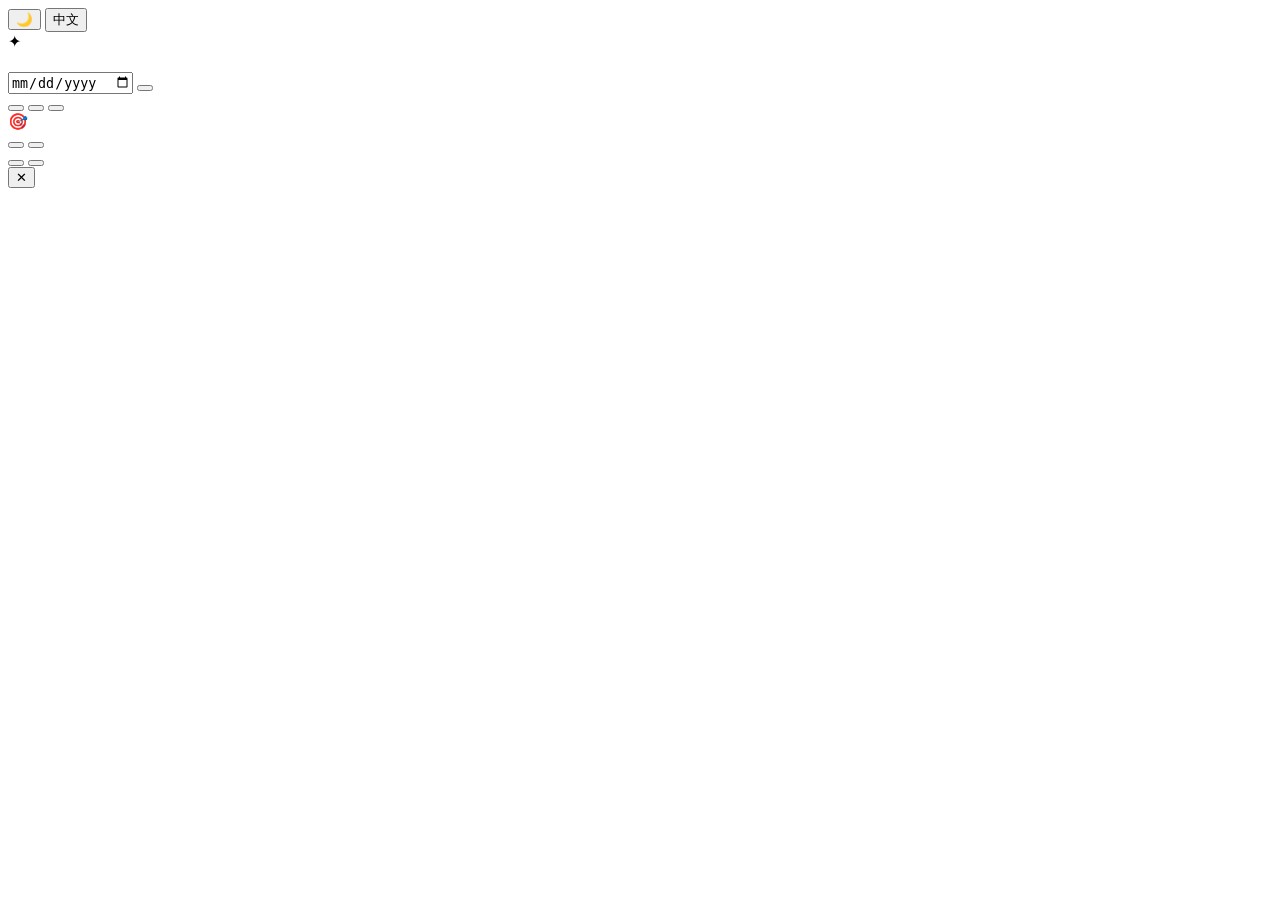
==== commit 942a6f3a: "Add Cloudflare" ====
--- a/index.html
+++ b/index.html
@@ -20,541 +20,8 @@
   <link rel="apple-touch-icon" href="cosmic-daily-icon.png">
   <link rel="manifest" href="manifest.json">
   <title>Cosmic Almanac</title>
-  <style>
-    *{margin:0;padding:0;box-sizing:border-box;-webkit-tap-highlight-color:transparent}
-
-    :root{
-      --font-ui:  -apple-system,BlinkMacSystemFont,"SF Pro Display","Segoe UI",system-ui,sans-serif;
-      --font-title:-apple-system,BlinkMacSystemFont,"SF Pro Display","Segoe UI",system-ui,sans-serif;
-      --bg:      #09080b;
-      --g0:      rgba(255,252,248,0.052);
-      --gb:      rgba(255,252,248,0.088);
-      --c0:      rgba(255,252,248,0.036);
-      --cb:      rgba(255,252,248,0.066);
-      --gold:    #c4a55a;
-      --goldg:   rgba(196,165,90,0.22);
-      --t1:      rgba(255,252,248,0.93);
-      --t2:      rgba(255,252,248,0.50);
-      --t3:      rgba(255,252,248,0.26);
-      --glass-panel:
-        linear-gradient(180deg,rgba(255,255,255,.095),rgba(255,255,255,.03)),
-        linear-gradient(135deg,rgba(196,165,90,.11),transparent 38%,rgba(255,255,255,.045));
-      --glass-panel-soft:
-        linear-gradient(180deg,rgba(255,255,255,.07),rgba(255,255,255,.022)),
-        linear-gradient(135deg,rgba(196,165,90,.08),transparent 40%,rgba(255,255,255,.03));
-      --glass-chip:
-        linear-gradient(180deg,rgba(255,255,255,.08),rgba(255,255,255,.028)),
-        linear-gradient(135deg,rgba(196,165,90,.06),transparent 42%,rgba(255,255,255,.028));
-      --glass-border: rgba(255,252,248,.096);
-      --glass-border-soft: rgba(255,252,248,.08);
-      --glass-inner: rgba(255,255,255,.10);
-      --glass-inner-soft: rgba(255,255,255,.07);
-      --glass-shadow-strong: 0 18px 46px rgba(0,0,0,.34),inset 0 1px 0 var(--glass-inner);
-      --glass-shadow-soft: 0 10px 26px rgba(0,0,0,.24),inset 0 1px 0 var(--glass-inner-soft);
-      --glass-shadow-hover: 0 16px 36px rgba(0,0,0,.26),inset 0 1px 0 var(--glass-inner);
-      --glass-overlay: rgba(7,6,10,.52);
-    }
-
-    /* ── LIGHT / DAY MODE ────────────────────────── */
-    html[data-theme="light"]{
-      --bg:      #f5f0e8;
-      --g0:      rgba(20,12,4,0.045);
-      --gb:      rgba(20,12,4,0.110);
-      --c0:      rgba(20,12,4,0.030);
-      --cb:      rgba(20,12,4,0.085);
-      --gold:    #a8821e;
-      --goldg:   rgba(168,130,30,0.18);
-      --t1:      rgba(20,12,4,0.88);
-      --t2:      rgba(20,12,4,0.54);
-      --t3:      rgba(20,12,4,0.34);
-      --glass-panel:
-        radial-gradient(circle at 18% 0%,rgba(255,255,255,.95),transparent 38%),
-        radial-gradient(circle at 86% 14%,rgba(255,230,165,.36),transparent 34%),
-        linear-gradient(180deg,rgba(255,255,255,.84),rgba(255,255,255,.42)),
-        linear-gradient(135deg,rgba(168,130,30,.13),transparent 38%,rgba(255,255,255,.32));
-      --glass-panel-soft:
-        radial-gradient(circle at 20% 0%,rgba(255,255,255,.84),transparent 36%),
-        radial-gradient(circle at 88% 16%,rgba(255,230,165,.24),transparent 34%),
-        linear-gradient(180deg,rgba(255,255,255,.72),rgba(255,255,255,.32)),
-        linear-gradient(135deg,rgba(168,130,30,.09),transparent 40%,rgba(255,255,255,.24));
-      --glass-chip:
-        radial-gradient(circle at 24% 0%,rgba(255,255,255,.74),transparent 35%),
-        linear-gradient(180deg,rgba(255,255,255,.68),rgba(255,255,255,.28)),
-        linear-gradient(135deg,rgba(168,130,30,.08),transparent 42%,rgba(255,255,255,.20));
-      --glass-border: rgba(126,88,16,.18);
-      --glass-border-soft: rgba(126,88,16,.13);
-      --glass-inner: rgba(255,255,255,.76);
-      --glass-inner-soft: rgba(255,255,255,.62);
-      --glass-shadow-strong:
-        0 18px 44px rgba(86,58,10,.13),
-        0 6px 18px rgba(255,255,255,.42),
-        inset 0 1px 0 rgba(255,255,255,.90),
-        inset 0 -1px 0 rgba(126,88,16,.08);
-      --glass-shadow-soft:
-        0 10px 26px rgba(86,58,10,.10),
-        0 3px 12px rgba(255,255,255,.34),
-        inset 0 1px 0 rgba(255,255,255,.78),
-        inset 0 -1px 0 rgba(126,88,16,.06);
-      --glass-shadow-hover:
-        0 18px 38px rgba(86,58,10,.16),
-        0 0 24px rgba(168,130,30,.14),
-        inset 0 1px 0 rgba(255,255,255,.90),
-        inset 0 -1px 0 rgba(126,88,16,.08);
-      --glass-overlay: rgba(245,240,232,.58);
-    }
-
-    /* smooth theme transition */
-    html{transition:background .35s}
-    body{transition:background .35s,color .35s}
-
-    /* day background — warm sunrise sky instead of deep space */
-    html[data-theme="light"] .bg-depth{
-      background:
-        radial-gradient(ellipse 80% 45% at 50% 115%, rgba(196,165,90,.18)  0%,transparent 55%),
-        radial-gradient(ellipse 70% 50% at 50% -10%, rgba(255,230,160,.55) 0%,transparent 60%),
-        radial-gradient(ellipse 35% 70% at 0%   50%, rgba(240,225,195,.25) 0%,transparent 55%),
-        radial-gradient(ellipse 35% 70% at 100% 50%, rgba(240,225,195,.25) 0%,transparent 55%);
-    }
-    /* stars disappear in daylight */
-    html[data-theme="light"] .bg-stars{opacity:0;transition:opacity .4s}
-
-    /* app title gradient: light text reads poorly on parchment */
-    html[data-theme="light"] .app-title{
-      background:linear-gradient(135deg,rgba(20,12,4,.82) 0%,var(--gold) 52%,rgba(130,90,10,.80) 100%);
-      -webkit-background-clip:text;-webkit-text-fill-color:transparent;background-clip:text;
-    }
-
-    /* section ratings need stronger contrast on light bg */
-    html[data-theme="light"] .dot{
-      background:rgba(20,12,4,.22);
-      box-shadow:inset 0 0 0 1px rgba(20,12,4,.08);
-    }
-    html[data-theme="light"] .dot.on{
-      background:#8f6a18;
-      box-shadow:
-        0 0 0 1px rgba(255,248,236,.92),
-        0 0 0 2px rgba(143,106,24,.18),
-        0 3px 10px rgba(143,106,24,.22);
-    }
-    html[data-theme="light"] .r-lbl{color:rgba(20,12,4,.62)}
-    html[data-theme="light"] .badge,
-    html[data-theme="light"] .detail-pill,
-    html[data-theme="light"] .almanac-id,
-    html[data-theme="light"] .almanac-summary-item,
-    html[data-theme="light"] .almanac-tab{
-      box-shadow:
-        0 8px 20px rgba(86,58,10,.08),
-        inset 0 1px 0 rgba(255,255,255,.82),
-        inset 0 -1px 0 rgba(126,88,16,.05);
-    }
-
-    /* date input on light bg */
-    html[data-theme="light"] .date-input{
-      background:var(--glass-chip);border-color:rgba(20,12,4,.14);
-      color:rgba(20,12,4,.88);color-scheme:light;
-      box-shadow:var(--glass-shadow-soft);
-    }
-    html[data-theme="light"] .date-input:focus{
-      border-color:rgba(168,130,30,.55);background:var(--glass-panel-soft);
-    }
-
-    html,body{
-      min-height:100%;background:var(--bg);
-      font-family:var(--font-ui);
-      color:var(--t1);overflow-x:hidden;
-    }
-    html[lang^="en"]{
-      --font-ui: "Iowan Old Style","Palatino Linotype","Book Antiqua","Baskerville","Times New Roman",serif;
-      --font-title: "Baskerville","Iowan Old Style","Palatino Linotype","Book Antiqua","Times New Roman",serif;
-    }
-    html[lang^="zh"]{
-      --font-ui: -apple-system,BlinkMacSystemFont,"PingFang SC","Hiragino Sans GB","Noto Sans CJK SC","Microsoft YaHei","Segoe UI",system-ui,sans-serif;
-      --font-title: -apple-system,BlinkMacSystemFont,"PingFang SC","Hiragino Sans GB","Noto Sans CJK SC","Microsoft YaHei","Segoe UI",system-ui,sans-serif;
-    }
-    body.modal-open{overflow:hidden}
-
-    /* ── BACKGROUND ───────────────────────────── */
-    .bg{position:fixed;inset:0;z-index:0;pointer-events:none}
-
-    .bg-depth{
-      position:absolute;inset:0;
-      background:
-        radial-gradient(ellipse 80% 45% at 50% 115%, rgba(170,130,35,.07)  0%,transparent 55%),
-        radial-gradient(ellipse 65% 40% at 50% -8%,  rgba(25,20,42,.50)   0%,transparent 55%),
-        radial-gradient(ellipse 30% 70% at 0%   50%, rgba(18,14,30,.30)   0%,transparent 55%),
-        radial-gradient(ellipse 30% 70% at 100% 50%, rgba(18,14,30,.30)   0%,transparent 55%);
-      animation:breathe 18s ease-in-out infinite alternate;
-    }
-    @keyframes breathe{0%{opacity:.82}100%{opacity:1}}
-
-    .bg-stars{
-      position:absolute;inset:0;
-      background-image:
-        radial-gradient(1.2px 1.2px at  9% 17%, rgba(255,252,248,.42) 0%,transparent 100%),
-        radial-gradient(1.6px 1.6px at 28% 63%, rgba(255,252,248,.32) 0%,transparent 100%),
-        radial-gradient(1px   1px   at 43%  8%, rgba(255,252,248,.38) 0%,transparent 100%),
-        radial-gradient(2px   2px   at 62% 27%, rgba(255,252,248,.48) 0%,transparent 100%),
-        radial-gradient(1px   1px   at 80% 72%, rgba(255,252,248,.28) 0%,transparent 100%),
-        radial-gradient(1.4px 1.4px at 17% 85%, rgba(255,252,248,.40) 0%,transparent 100%),
-        radial-gradient(1px   1px   at 91% 14%, rgba(255,252,248,.25) 0%,transparent 100%),
-        radial-gradient(1.8px 1.8px at 37% 78%, rgba(255,252,248,.52) 0%,transparent 100%),
-        radial-gradient(1px   1px   at 71% 44%, rgba(255,252,248,.30) 0%,transparent 100%),
-        radial-gradient(1.2px 1.2px at 54% 91%, rgba(255,252,248,.36) 0%,transparent 100%);
-      animation:twinkle 9s ease-in-out infinite alternate;
-    }
-    @keyframes twinkle{0%{opacity:.60}100%{opacity:1}}
-
-    /* ── LANG + THEME TOGGLES ────────────────── */
-    .top-controls{
-      position:relative;z-index:2;width:100%;max-width:430px;margin:0 auto;
-      padding:max(18px,env(safe-area-inset-top,18px)) 18px 10px;
-      display:flex;align-items:center;justify-content:space-between;
-    }
-    .lang-btn,.theme-btn{
-      background:var(--glass-chip);border:1px solid var(--glass-border-soft);
-      backdrop-filter:blur(20px) saturate(140%);-webkit-backdrop-filter:blur(20px) saturate(140%);
-      border-radius:20px;padding:6px 14px;
-      font-size:13px;font-weight:500;color:var(--t2);
-      cursor:pointer;font-family:inherit;transition:all .2s;letter-spacing:.4px;
-      box-shadow:var(--glass-shadow-soft);
-    }
-    .theme-btn{font-size:15px;padding:5px 11px;letter-spacing:0}
-    .lang-btn:hover,.lang-btn:focus-visible,
-    .theme-btn:hover,.theme-btn:focus-visible{
-      background:var(--glass-panel-soft);
-      border-color:rgba(196,165,90,.24);
-      color:var(--t1);
-      transform:translateY(-1px);
-      outline:none;
-    }
-
-    /* ── GLASS ────────────────────────────────── */
-    .glass{
-      background:var(--glass-panel);
-      backdrop-filter:blur(30px) saturate(180%) brightness(1.08);
-      -webkit-backdrop-filter:blur(30px) saturate(180%) brightness(1.08);
-      border:1px solid var(--glass-border);border-radius:26px;
-      box-shadow:var(--glass-shadow-strong);
-    }
-    html[data-theme="light"] .glass{
-      backdrop-filter:blur(34px) saturate(190%) brightness(1.04);
-      -webkit-backdrop-filter:blur(34px) saturate(190%) brightness(1.04);
-    }
-    .card{
-      background:var(--glass-panel-soft);
-      backdrop-filter:blur(20px) saturate(150%);-webkit-backdrop-filter:blur(20px) saturate(150%);
-      border:1px solid var(--glass-border-soft);border-radius:22px;
-      box-shadow:var(--glass-shadow-soft);
-    }
-    html[data-theme="light"] .card{
-      backdrop-filter:blur(24px) saturate(175%) brightness(1.04);
-      -webkit-backdrop-filter:blur(24px) saturate(175%) brightness(1.04);
-    }
-
-    /* ── LAYOUT ───────────────────────────────── */
-    .screen{
-      position:relative;z-index:1;min-height:calc(100dvh - 58px);
-      display:flex;flex-direction:column;align-items:center;
-      padding:18px 18px max(40px,env(safe-area-inset-bottom,40px));
-    }
-    .screen.hidden{display:none}
-
-    /* ── ONBOARDING ───────────────────────────── */
-    #onboarding{justify-content:center;gap:30px;padding-top:20px;padding-bottom:60px}
-
-    .hero{text-align:center}
-    .app-icon{
-      font-size:68px;display:block;margin-bottom:22px;
-      filter:drop-shadow(0 0 22px rgba(196,165,90,.55));
-      animation:floatY 4.5s ease-in-out infinite;
-    }
-    @keyframes floatY{0%,100%{transform:translateY(0)}50%{transform:translateY(-11px)}}
-
-    .app-title{
-      font-family:var(--font-title);
-      font-size:36px;font-weight:700;letter-spacing:-.5px;margin-bottom:12px;
-      background:linear-gradient(135deg,rgba(255,252,248,.96) 0%,var(--gold) 55%,rgba(255,232,180,.85) 100%);
-      -webkit-background-clip:text;-webkit-text-fill-color:transparent;background-clip:text;
-    }
-    html[lang^="en"] .app-title{letter-spacing:.02em}
-    .app-sub{font-size:15.5px;color:var(--t2);line-height:1.62;max-width:285px;margin:0 auto}
-
-    .ob-card{width:100%;max-width:375px;padding:28px 26px}
-    .ob-card h2{font-family:var(--font-title);font-size:19px;font-weight:600;margin-bottom:7px;color:var(--t1)}
-    .ob-card p {font-size:14px;color:var(--t2);line-height:1.55;margin-bottom:24px}
-
-    .field-lbl{font-size:11.5px;font-weight:600;letter-spacing:.9px;text-transform:uppercase;color:var(--t3);margin-bottom:8px}
-
-    .date-input{
-      width:100%;background:var(--glass-chip);
-      border:1px solid var(--glass-border);border-radius:16px;
-      padding:15px 18px;font-size:17px;font-weight:500;color:#fff;
-      margin-bottom:22px;outline:none;
-      transition:border-color .2s,background .2s;
-      -webkit-appearance:none;font-family:inherit;color-scheme:dark;
-      box-shadow:var(--glass-shadow-soft);
-    }
-    .date-input:focus{border-color:rgba(196,165,90,.50);background:var(--glass-panel-soft)}
-
-    .btn-reveal{
-      width:100%;
-      background:linear-gradient(135deg,rgba(196,165,90,.22),rgba(196,165,90,.12));
-      border:1px solid rgba(196,165,90,.38);
-      backdrop-filter:blur(10px);color:var(--t1);
-      font-size:16px;font-weight:600;padding:16px;border-radius:18px;
-      cursor:pointer;transition:all .22s;font-family:inherit;letter-spacing:.3px;
-    }
-    .btn-reveal:hover{background:linear-gradient(135deg,rgba(196,165,90,.34),rgba(196,165,90,.20));transform:translateY(-1px);box-shadow:0 8px 28px var(--goldg)}
-    .btn-reveal:active{transform:translateY(0)}
-
-    /* ── READING ──────────────────────────────── */
-    #reading{gap:13px;padding-top:18px;padding-bottom:48px}
-
-    .r-header{width:100%;max-width:430px;text-align:center;margin-bottom:4px}
-    .r-date  {font-size:11.5px;color:var(--t3);letter-spacing:1.6px;text-transform:uppercase;margin-bottom:6px}
-    .r-title {font-family:var(--font-title);font-size:25px;font-weight:700;letter-spacing:-.3px}
-    html[lang^="en"] .r-title{letter-spacing:.01em}
-    .signs-row{display:flex;justify-content:center;gap:7px;margin-top:13px;flex-wrap:wrap}
-    .date-nav{
-      width:100%;max-width:430px;display:flex;gap:8px;justify-content:center;align-items:center;
-    }
-    .date-nav{margin-top:2px}
-    .nav-btn{
-      background:var(--glass-chip);border:1px solid var(--glass-border-soft);
-      backdrop-filter:blur(12px);-webkit-backdrop-filter:blur(12px);
-      border-radius:20px;padding:7px 12px;font-size:12px;color:var(--t2);
-      box-shadow:var(--glass-shadow-soft);cursor:pointer;font-family:inherit;
-      transition:transform .22s ease,border-color .22s ease,background .22s ease,color .22s ease;
-    }
-    .nav-btn:hover,.nav-btn:focus-visible{
-      transform:translateY(-1px);border-color:rgba(196,165,90,.26);
-      background:var(--glass-panel-soft);color:var(--t1);outline:none;
-    }
-    .date-chip{
-      min-width:112px;text-align:center;color:var(--t1);border-color:rgba(196,165,90,.24);
-    }
-
-    .badge{
-      background:var(--glass-chip);border:1px solid var(--glass-border-soft);
-      backdrop-filter:blur(12px);-webkit-backdrop-filter:blur(12px);
-      border-radius:20px;padding:5px 13px;font-size:13px;color:var(--t2);
-      display:flex;align-items:center;gap:5px;
-      box-shadow:var(--glass-shadow-soft);
-    }
-    .badge-btn{
-      border:none;cursor:pointer;font-family:inherit;text-align:left;
-      transition:transform .22s ease,border-color .22s ease,background .22s ease,box-shadow .22s ease,color .22s ease;
-    }
-    .badge-btn:hover,.badge-btn:focus-visible{
-      transform:translateY(-1px);
-      border-color:rgba(196,165,90,.26);
-      background:rgba(255,252,248,.08);
-      color:var(--t1);
-      box-shadow:0 10px 24px rgba(0,0,0,.16);
-      outline:none;
-    }
-
-    .almanac-summary{
-      width:100%;max-width:430px;padding:15px 15px 14px;
-      display:flex;flex-direction:column;gap:10px;
-    }
-    .almanac-summary-head{display:flex;align-items:flex-start;justify-content:space-between;gap:12px}
-    .almanac-summary-kicker{font-size:11px;font-weight:700;letter-spacing:1.6px;text-transform:uppercase;color:var(--gold);opacity:.82}
-    .almanac-summary-title{font-family:var(--font-title);font-size:18px;font-weight:700;color:var(--t1);line-height:1.18;margin-top:2px}
-    .almanac-summary-more{font-size:11px;color:var(--t3);padding-top:3px;white-space:nowrap}
-    .almanac-summary-grid{display:grid;grid-template-columns:repeat(3,1fr);gap:9px}
-    .almanac-summary-item{
-      padding:10px 9px;border-radius:16px;
-      background:var(--glass-chip);border:1px solid var(--glass-border-soft);
-      box-shadow:var(--glass-shadow-soft);
-    }
-    .almanac-summary-label{font-size:9px;font-weight:700;letter-spacing:1px;text-transform:uppercase;color:var(--gold);opacity:.76;margin-bottom:4px}
-    .almanac-summary-value{font-size:12px;line-height:1.28;color:var(--t1);white-space:nowrap;overflow:hidden;text-overflow:ellipsis}
-
-    /* ── CATEGORY GRID ────────────────────────── */
-    .cat-grid{width:100%;max-width:430px;display:grid;grid-template-columns:1fr 1fr;gap:11px}
-    .cat-card{padding:17px 15px;display:flex;flex-direction:column;gap:9px}
-    .cat-head{display:flex;align-items:center;gap:8px}
-    .cat-icon{font-size:20px;filter:drop-shadow(0 2px 5px rgba(196,165,90,.35))}
-    .cat-name{font-size:11px;font-weight:600;color:var(--t3);text-transform:uppercase;letter-spacing:.9px}
-    .dots    {display:flex;gap:4px}
-    .dot     {width:7px;height:7px;border-radius:50%;background:rgba(255,252,248,.12);transition:background .3s}
-    .dot.on  {background:var(--gold);box-shadow:0 0 8px rgba(196,165,90,.40)}
-    .r-lbl   {font-size:11px;color:var(--t3);font-weight:500;letter-spacing:.3px}
-    .cat-msg {font-size:12.5px;color:var(--t2);line-height:1.55}
-
-    /* ── ORACLE ───────────────────────────────── */
-    .oracle-card{width:100%;max-width:430px;padding:24px 22px}
-    .oracle-lbl {font-size:11px;font-weight:600;letter-spacing:1.7px;text-transform:uppercase;color:var(--gold);opacity:.80;margin-bottom:14px}
-    .oracle-txt {font-size:15.5px;line-height:1.72;color:var(--t1)}
-    html[lang^="en"] .oracle-txt,
-    html[lang^="en"] .cat-msg,
-    html[lang^="en"] .sug-txt,
-    html[lang^="en"] .detail-copy p{
-      letter-spacing:.01em;
-    }
-
-    /* ── SUGGESTION ───────────────────────────── */
-    .sug-card{width:100%;max-width:430px;padding:18px 20px;display:flex;align-items:flex-start;gap:13px}
-    .sug-icon{
-      width:42px;height:42px;flex-shrink:0;
-      background:rgba(196,165,90,.12);border:1px solid rgba(196,165,90,.22);
-      border-radius:13px;display:flex;align-items:center;justify-content:center;font-size:19px;
-    }
-    .sug-lbl {font-size:11px;font-weight:600;letter-spacing:1.6px;text-transform:uppercase;color:var(--gold);opacity:.75;margin-bottom:6px}
-    .sug-txt {font-size:14px;color:var(--t2);line-height:1.58}
-
-    /* ── FOOTER ───────────────────────────────── */
-    .r-footer{width:100%;max-width:430px;display:flex;justify-content:space-between;align-items:center;gap:14px;padding:6px 4px;margin-top:3px}
-    .btn-reset,.btn-creator{background:none;border:none;font-size:12px;color:var(--t3);cursor:pointer;font-family:inherit;text-decoration:underline;text-underline-offset:2px;padding:4px;transition:color .2s}
-    .btn-creator{text-align:left}
-    .btn-reset{text-align:right}
-    .btn-reset:hover,.btn-reset:focus-visible,
-    .btn-creator:hover,.btn-creator:focus-visible{color:var(--t2);outline:none}
-
-    .interactive-card{
-      cursor:pointer;
-      transition:transform .22s ease,border-color .22s ease,box-shadow .22s ease,background .22s ease;
-      position:relative;
-      overflow:hidden;
-    }
-    .interactive-card::after{
-      content:"";
-      position:absolute;inset:0;
-      background:linear-gradient(135deg,rgba(255,255,255,.08),transparent 40%,transparent 62%,rgba(196,165,90,.08));
-      opacity:0;transition:opacity .22s ease;
-      pointer-events:none;
-    }
-    html[data-theme="light"] .interactive-card::after{
-      background:
-        radial-gradient(circle at 18% 0%,rgba(255,255,255,.48),transparent 34%),
-        linear-gradient(135deg,rgba(255,255,255,.26),transparent 42%,rgba(168,130,30,.12));
-    }
-    .interactive-card:hover,.interactive-card:focus-visible{
-      transform:translateY(-2px);
-      border-color:rgba(196,165,90,.28);
-      box-shadow:var(--glass-shadow-hover);
-      outline:none;
-    }
-    .interactive-card:hover::after,.interactive-card:focus-visible::after{opacity:1}
-
-    /* ── DETAIL POPUP ─────────────────────────── */
-    .detail-modal{
-      position:fixed;inset:0;z-index:500;
-      display:flex;align-items:center;justify-content:center;
-      padding:max(24px,env(safe-area-inset-top,24px)) 14px max(24px,env(safe-area-inset-bottom,24px));
-      background:var(--glass-overlay);
-      backdrop-filter:blur(24px) saturate(140%);
-      -webkit-backdrop-filter:blur(24px) saturate(140%);
-      opacity:0;pointer-events:none;
-      transition:opacity .24s ease;
-    }
-    .detail-modal.open{opacity:1;pointer-events:auto}
-    .detail-sheet{
-      width:min(100%,540px);max-height:min(84vh,760px);
-      overflow:auto;padding:26px 22px 22px;border-radius:30px;position:relative;
-      background:var(--glass-panel);
-      border:1px solid var(--glass-border);
-      box-shadow:var(--glass-shadow-strong);
-      transform:scale(.96);
-      transition:transform .28s cubic-bezier(.2,.8,.2,1);
-    }
-    .detail-modal.open .detail-sheet{transform:scale(1)}
-    .detail-close{
-      position:absolute;top:12px;right:12px;
-      width:44px;height:44px;border:none;border-radius:50%;
-      background:var(--glass-chip);color:var(--t1);cursor:pointer;
-      font-size:18px;font-family:inherit;transition:background .2s ease,transform .2s ease;
-      box-shadow:var(--glass-shadow-soft);
-    }
-    .detail-close:hover,.detail-close:focus-visible{background:var(--glass-panel-soft);transform:scale(1.04);outline:none}
-    .detail-kicker{font-size:11px;font-weight:700;letter-spacing:1.7px;text-transform:uppercase;color:var(--gold);opacity:.84;margin-bottom:10px}
-    .detail-title{font-family:var(--font-title);font-size:30px;line-height:1.08;letter-spacing:-.5px;margin-right:42px}
-    html[lang^="en"] .detail-title{letter-spacing:.01em}
-    .detail-sub{font-size:14px;color:var(--t2);line-height:1.55;margin-top:10px}
-    .detail-facts{display:flex;flex-wrap:wrap;gap:8px;margin:18px 0 16px}
-    .detail-pill{
-      padding:8px 12px;border-radius:999px;
-      background:var(--glass-chip);border:1px solid var(--glass-border-soft);
-      color:var(--t2);font-size:12px;letter-spacing:.2px;
-      box-shadow:var(--glass-shadow-soft);
-    }
-    .detail-custom{display:none}
-    .detail-copy{display:flex;flex-direction:column;gap:12px}
-    .detail-copy p{font-size:16px;line-height:1.72;color:var(--t1)}
-    .detail-copy p strong{color:var(--t1)}
-
-    .almanac-shell{display:flex;flex-direction:column;gap:14px}
-    .almanac-top{display:flex;flex-wrap:wrap;gap:8px}
-    .almanac-id{
-      display:flex;align-items:center;gap:8px;
-      padding:10px 14px;border-radius:18px;
-      background:var(--glass-chip);border:1px solid var(--glass-border-soft);
-      color:var(--t2);font-size:13px;
-      box-shadow:var(--glass-shadow-soft);
-    }
-    .almanac-grid{display:grid;grid-template-columns:repeat(3,1fr);gap:10px}
-    .almanac-tab{
-      border:none;cursor:pointer;text-align:left;font-family:inherit;
-      padding:12px 11px;border-radius:18px;
-      background:var(--glass-panel-soft);border:1px solid var(--glass-border-soft);
-      color:var(--t2);box-shadow:var(--glass-shadow-soft);
-      transition:transform .22s ease,box-shadow .22s ease,border-color .22s ease,background .22s ease,color .22s ease;
-    }
-    .almanac-tab:hover,.almanac-tab:focus-visible{
-      transform:translateY(-1px);
-      border-color:rgba(196,165,90,.26);
-      color:var(--t1);
-      outline:none;
-    }
-    .almanac-tab.active{
-      background:var(--glass-panel);
-      border-color:rgba(196,165,90,.30);
-      color:var(--t1);
-      box-shadow:var(--glass-shadow-hover);
-    }
-    .almanac-tab-label{font-size:9.5px;font-weight:700;letter-spacing:1.1px;text-transform:uppercase;color:var(--gold);opacity:.8;margin-bottom:5px}
-    .almanac-tab-value{font-size:13px;line-height:1.3;white-space:nowrap;overflow:hidden;text-overflow:ellipsis}
-    .almanac-active{
-      padding:16px 16px 14px;border-radius:22px;
-      background:var(--glass-panel-soft);border:1px solid var(--glass-border-soft);
-      box-shadow:var(--glass-shadow-soft);
-    }
-    .almanac-active-kicker{font-size:10.5px;font-weight:700;letter-spacing:1.5px;text-transform:uppercase;color:var(--gold);opacity:.78;margin-bottom:8px}
-    .almanac-active-title{font-size:17px;font-weight:600;color:var(--t1);margin-bottom:6px}
-    .almanac-active-note{font-size:14px;line-height:1.68;color:var(--t2)}
-    .almanac-yi-grid{display:grid;grid-template-columns:1fr 1fr;gap:10px}
-    .almanac-yi-card{
-      padding:16px 16px 14px;border-radius:22px;
-      background:var(--glass-panel-soft);border:1px solid var(--glass-border-soft);
-      box-shadow:var(--glass-shadow-soft);
-    }
-    .almanac-yi-label{font-size:11px;font-weight:700;letter-spacing:1.6px;text-transform:uppercase;margin-bottom:8px}
-    .almanac-yi-card.do .almanac-yi-label{color:var(--gold)}
-    .almanac-yi-card.dont .almanac-yi-label{color:var(--t3)}
-    .almanac-yi-text{font-size:15px;line-height:1.7;color:var(--t1)}
-
-    @media (max-width:560px){
-      .detail-sheet{padding:24px 18px 20px;border-radius:26px}
-      .detail-title{font-size:25px}
-      .detail-copy p{font-size:15.5px}
-      .almanac-yi-grid{grid-template-columns:1fr}
-    }
-
-    @media (max-width:350px){
-      .almanac-summary{padding:14px 13px}
-      .almanac-summary-grid,.almanac-grid{gap:6px}
-      .almanac-summary-item,.almanac-tab{padding:9px 7px}
-      .almanac-summary-value,.almanac-tab-value{font-size:11px}
-    }
-
-    /* ── ANIMATION ────────────────────────────── */
-    .fu{animation:fadeUp .55s ease both}
-    @keyframes fadeUp{from{opacity:0;transform:translateY(16px)}to{opacity:1;transform:translateY(0)}}
-    .d0{animation-delay:0s}.d1{animation-delay:.07s}.d2{animation-delay:.14s}
-    .d3{animation-delay:.21s}.d4{animation-delay:.28s}.d5{animation-delay:.36s}
-    .d6{animation-delay:.44s}.d7{animation-delay:.52s}
-  </style>
+  <!-- Cloudflare Web Analytics --><script defer src='https://static.cloudflareinsights.com/beacon.min.js' data-cf-beacon='{"token": "70ef6f3748dc4def9365bc384d702cc8"}'></script><!-- End Cloudflare Web Analytics -->
+  <link rel="stylesheet" href="app.css">
 </head>
 <body>
 
@@ -615,6 +82,16 @@
   </div>
 </div>
 
+<div class="confirm-modal" id="confirm-modal" aria-hidden="true">
+  <div class="glass confirm-sheet" role="alertdialog" aria-modal="true" aria-describedby="confirm-msg">
+    <div class="confirm-msg" id="confirm-msg"></div>
+    <div class="confirm-btns">
+      <button class="confirm-btn" id="confirm-cancel" type="button" onclick="closeConfirm()"></button>
+      <button class="confirm-btn danger" id="confirm-ok" type="button" onclick="confirmOk()"></button>
+    </div>
+  </div>
+</div>
+
 <div class="detail-modal" id="detail-modal" aria-hidden="true">
   <div class="glass detail-sheet" role="dialog" aria-modal="true" aria-labelledby="detail-title">
     <button class="detail-close" id="detail-close" type="button" onclick="closeDetail()">✕</button>
@@ -627,929 +104,8 @@
   </div>
 </div>
 
-<script src="content.js"></script>
-<script>
-// ═══════════════════════════════════════════════════════════════
-//  SHARED EMOJI ARRAYS
-// ═══════════════════════════════════════════════════════════════
-const WEST_EMOJI   = ["♑","♒","♓","♈","♉","♊","♋","♌","♍","♎","♏","♐"];
-const CHI_EMOJI    = ["🐀","🐂","🐯","🐰","🐉","🐍","🐴","🐐","🐒","🐓","🐕","🐷"];
-const MOON_EMOJI   = ["🌑","🌒","🌓","🌔","🌕","🌖","🌗","🌘"];
-const ZODIAC_EMOJI = ["♈","♉","♊","♋","♌","♍","♎","♏","♐","♑","♒","♓"];
-const PLANET_EMOJI = ["☉","☽","♂","☿","♃","♀","♄"];
-const CAT_KEYS     = ["work","love","health","finance"];
-const CAT_ICONS    = ["💼","💕","🌿","💰"];
-
-// ═══════════════════════════════════════════════════════════════
-//  ASTRONOMY
-// ═══════════════════════════════════════════════════════════════
-
-// Julian Day Number for a given Date object
-function julianDay(date){
-  const y=date.getFullYear(),mo=date.getMonth()+1,day=date.getDate();
-  const A=Math.floor(y/100),B=2-A+Math.floor(A/4);
-  return Math.floor(365.25*(y+4716))+Math.floor(30.6001*(mo+1))+day+B-1524.5;
-}
-
-// Moon mean longitude (degrees 0-360), good to ~1° for sign placement
-function moonMeanLongitude(date){
-  const T=(julianDay(date)-2451545.0)/36525;
-  const L=218.3164477+481267.88123421*T-0.0015786*T*T;
-  return((L%360)+360)%360;
-}
-
-// Sun apparent longitude (degrees 0-360) with equation of center
-function sunLongitude(date){
-  const T=(julianDay(date)-2451545.0)/36525;
-  let L0=280.46646+36000.76983*T;L0=((L0%360)+360)%360;
-  let M=357.52911+35999.05029*T-0.0001537*T*T;M=((M%360)+360)%360;
-  const Mr=M*Math.PI/180;
-  const C=(1.914602-0.004817*T-0.000014*T*T)*Math.sin(Mr)
-         +(0.019993-0.000101*T)*Math.sin(2*Mr)
-         +0.000289*Math.sin(3*Mr);
-  return((L0+C)%360+360)%360;
-}
-
-// Aspect between two sign indices (0-11 in longitude order)
-function getAspect(s1,s2){
-  const diff=Math.abs(s1-s2);
-  const angle=Math.min(diff,12-diff)*30;
-  if(angle===0)  return'conjunction';
-  if(angle===120)return'trine';
-  if(angle===60) return'sextile';
-  if(angle===90) return'square';
-  if(angle===180)return'opposition';
-  return'neutral';
-}
-
-function westIdx(m,d){
-  const b=[[12,22],[1,20],[2,19],[3,21],[4,20],[5,21],[6,21],[7,23],[8,23],[9,23],[10,23],[11,22]];
-  for(let i=0;i<12;i++){
-    const[bm,bd]=b[i],[nm,nd]=b[(i+1)%12];
-    if(i===11){if((m===11&&d>=22)||(m===12&&d<=21))return i;}
-    else if((m===bm&&d>=bd)||(m===nm&&d<=nd-1))return i;
-  }
-  return 0;
-}
-
-function chiIdx(y){return((y-1900)%12+12)%12}
-
-function moonIdx(date){
-  const d=new Date(date),y=d.getFullYear(),mo=d.getMonth()+1,day=d.getDate();
-  const jd=367*y-Math.floor(7*(y+Math.floor((mo+9)/12))/4)+Math.floor(275*mo/9)+day+1721013.5;
-  const phase=(((jd-2451549.5)%29.53058867)+29.53058867)%29.53058867/29.53058867;
-  const t=[.0625,.1875,.3125,.4375,.5625,.6875,.8125,.9375];
-  for(let i=0;i<8;i++)if(phase<t[i])return i;
-  return 0;
-}
-
-// ═══════════════════════════════════════════════════════════════
-//  RNG
-// ═══════════════════════════════════════════════════════════════
-function mkRng(seed){
-  let s=seed|0;
-  return()=>{s^=s<<13;s^=s>>17;s^=s<<5;return(s>>>0)/0xffffffff};
-}
-function dailySeed(bday,today){
-  const b=parseDateInput(bday),t=parseDateInput(today);
-  const bv=b.getFullYear()*10000+(b.getMonth()+1)*100+b.getDate();
-  const tv=t.getFullYear()*10000+(t.getMonth()+1)*100+t.getDate();
-  return Math.abs((bv*2654435769)^(tv*2246822519))%0x7fffffff;
-}
-// Real astrological rating engine — replaces pure-RNG pickRating
-function calcRatings(bdayStr,todayDate,rng){
-  const birth=parseDateInput(bdayStr);
-  const bWI=westIdx(birth.getMonth()+1,birth.getDate());
-  // Convert birth sign from westIdx order → longitude order (Ari=0…Pis=11)
-  const birthLon=(bWI-3+12)%12;
-
-  // Moon sign (longitude order)
-  const moonLon=moonMeanLongitude(todayDate);
-  const moonSignIdx=Math.floor(moonLon/30)%12;
-
-  // Moon phase index (0=new…4=full…7=waning crescent)
-  const mi=moonIdx(todayDate);
-  const isWaxing=mi<4;
-
-  // Moon sign element (fire/earth/air/water cycle every 3 signs)
-  const elements=['fire','earth','air','water'];
-  const moonElem=elements[moonSignIdx%4];
-
-  // Planetary day ruler: 0=Sun,1=Moon,2=Mars,3=Mercury,4=Jupiter,5=Venus,6=Saturn
-  const dow=todayDate.getDay();
-
-  // Birth ↔ Moon aspect modifier
-  const asp=getAspect(birthLon,moonSignIdx);
-  const aspMod=(asp==='trine'||asp==='sextile')?0.5:(asp==='square'||asp==='opposition')?-0.5:0;
-
-  // ── WORK ──────────────────────────────────────────────────────
-  let work=3.0;
-  if(dow===3)work+=0.9; // Mercury (Wed) boosts work
-  if(dow===0)work+=0.4; // Sun (Sun)
-  if(dow===6)work+=0.4; // Saturn (Sat)
-  if(dow===1)work-=0.3; // Moon (Mon) dampens
-  if(moonElem==='fire')work+=0.2;
-  work+=aspMod;
-  work+=(rng()-0.5)*0.5; // ±0.25 micro-variation
-
-  // ── LOVE ──────────────────────────────────────────────────────
-  let love=3.0;
-  if(dow===5)love+=1.0; // Venus (Fri)
-  if(dow===1)love+=0.5; // Moon (Mon)
-  if(dow===6)love-=0.3; // Saturn (Sat)
-  if(mi===4) love+=0.5; // Full moon = love peak
-  if(moonElem==='water')love+=0.3;
-  love+=aspMod;
-  love+=(rng()-0.5)*0.5;
-
-  // ── HEALTH ────────────────────────────────────────────────────
-  const healthPhase=[-0.9,-0.1,0.4,0.7,1.1,0.3,-0.5,-0.8];
-  let health=3.0+healthPhase[mi];
-  if(dow===0)health+=0.4; // Sun boosts vitality
-  if(dow===6)health-=0.3; // Saturn drains
-  if(moonElem==='water')health+=0.2;
-  health+=aspMod;
-  health+=(rng()-0.5)*0.5;
-
-  // ── FINANCE ───────────────────────────────────────────────────
-  let finance=3.0;
-  if(dow===4)finance+=1.1; // Jupiter (Thu)
-  if(dow===3)finance+=0.5; // Mercury (Wed)
-  if(dow===2)finance-=0.3; // Mars (Tue)
-  finance+=isWaxing?0.5:-0.3;
-  if(moonElem==='earth')finance+=0.3;
-  finance+=aspMod;
-  finance+=(rng()-0.5)*0.5;
-
-  const clamp=v=>Math.max(1,Math.min(5,Math.round(v)));
-  return{work:clamp(work),love:clamp(love),health:clamp(health),finance:clamp(finance),
-         moonSignIdx,asp};
-}
-function pick(arr,rng){return arr[Math.floor(rng()*arr.length)]}
-
-// ═══════════════════════════════════════════════════════════════
-//  HELPERS
-// ═══════════════════════════════════════════════════════════════
-function dots(n){
-  let h='<div class="dots">';
-  for(let i=1;i<=5;i++)h+=`<div class="dot${i<=n?' on':''}"></div>`;
-  return h+'</div>';
-}
-
-function $ (id){return document.getElementById(id)}
-function tx(id,v){$(id).textContent=v}
-function setBlockText(id,v){
-  const el=$(id);
-  el.textContent=v||'';
-  el.style.display=v?'':'none';
-}
-function escapeHtml(v){
-  return String(v)
-    .replace(/&/g,'&amp;')
-    .replace(/</g,'&lt;')
-    .replace(/>/g,'&gt;')
-    .replace(/"/g,'&quot;')
-    .replace(/'/g,'&#39;');
-}
-function isActionKey(e){return e.key==='Enter'||e.key===' '}
-function localDate(date){
-  return new Date(date.getFullYear(),date.getMonth(),date.getDate());
-}
-function dateKey(date){
-  const d=localDate(date);
-  const y=d.getFullYear();
-  const m=String(d.getMonth()+1).padStart(2,'0');
-  const day=String(d.getDate()).padStart(2,'0');
-  return `${y}-${m}-${day}`;
-}
-function parseDateKey(key){
-  const [y,m,d]=String(key).split('-').map(Number);
-  return new Date(y,m-1,d);
-}
-function parseDateInput(value){
-  if(value instanceof Date)return localDate(value);
-  if(typeof value==='string' && /^\d{4}-\d{2}-\d{2}$/.test(value))return parseDateKey(value);
-  return localDate(new Date(value));
-}
-function addDays(date,days){
-  const d=localDate(date);
-  d.setDate(d.getDate()+days);
-  return d;
-}
-
-// ═══════════════════════════════════════════════════════════════
-//  THEME
-// ═══════════════════════════════════════════════════════════════
-let theme = localStorage.getItem('cosmic_theme')
-  || (window.matchMedia('(prefers-color-scheme: light)').matches ? 'light' : 'dark');
-
-function applyTheme(t){
-  theme = t;
-  document.documentElement.dataset.theme = t;
-  $('theme-btn').textContent = t === 'dark' ? '☀️' : '🌙';
-  $('theme-btn').setAttribute('aria-label', t === 'dark' ? 'Switch to day mode' : 'Switch to night mode');
-  // Update PWA theme-color meta
-  const meta = document.querySelector('meta[name="theme-color"]');
-  if(meta) meta.content = t === 'dark' ? '#09080b' : '#f5f0e8';
-  localStorage.setItem('cosmic_theme', t);
-}
-
-function toggleTheme(){
-  applyTheme(theme === 'dark' ? 'light' : 'dark');
-}
-
-// ═══════════════════════════════════════════════════════════════
-//  APP STATE
-// ═══════════════════════════════════════════════════════════════
-let lang = localStorage.getItem('cosmic_lang') || 'en';
-let readingState=null;
-let lastDetailTrigger=null;
-let selectedDate=localDate(new Date());
-
-function toggleLang(){
-  closeDetail();
-  lang = lang==='en'?'zh':'en';
-  localStorage.setItem('cosmic_lang',lang);
-  const bday=localStorage.getItem('cosmic_bday');
-  applyStaticLang();
-  if(bday && !$('reading').classList.contains('hidden'))renderReading(bday,selectedDate);
-}
-
-function applyStaticLang(){
-  const L=LANG[lang];
-  $('lang-btn').textContent = L.langToggle;
-  tx('ob-title', L.appTitle);
-  tx('ob-sub',   L.appSub);
-  tx('ob-h2',    L.obH2);
-  tx('ob-p',     L.obP);
-  tx('ob-lbl',   L.obLbl);
-  tx('ob-btn',   L.obBtn);
-  if($('oracle-lbl'))tx('oracle-lbl',L.oracleLbl);
-  if($('sug-lbl')) tx('sug-lbl',   L.sugLbl);
-  if($('btn-reset'))tx('btn-reset', L.changeBtn);
-  if($('btn-creator'))tx('btn-creator', L.creatorBtn);
-  if($('date-prev'))tx('date-prev', L.prevDay);
-  if($('date-next'))tx('date-next', L.nextDay);
-  if($('date-today'))tx('date-today', L.todayBtn);
-  if($('detail-close'))$('detail-close').setAttribute('aria-label',L.detailClose);
-  document.documentElement.lang = lang==='zh'?'zh-Hans':'en';
-}
-
-function show(id){
-  if(id!=='reading')closeDetail();
-  ['onboarding','reading'].forEach(s=>$(s).classList.add('hidden'));
-  $(id).classList.remove('hidden');
-}
-
-function startReading(){
-  const v=$('bday-input').value;
-  if(!v){
-    $('bday-input').style.borderColor='rgba(196,165,90,.55)';
-    setTimeout(()=>$('bday-input').style.borderColor='',900);
-    return;
-  }
-  localStorage.setItem('cosmic_bday',v);
-  selectedDate=localDate(new Date());
-  show('reading');
-  renderReading(v,selectedDate);
-}
-
-function resetBday(){
-  const L=LANG[lang];
-  if(!confirm(L.resetMsg))return;
-  closeDetail();
-  readingState=null;
-  selectedDate=localDate(new Date());
-  localStorage.removeItem('cosmic_bday');
-  $('bday-input').value='';
-  show('onboarding');
-}
-
-function currentBday(){
-  return localStorage.getItem('cosmic_bday');
-}
-
-function shiftSelectedDate(days){
-  const bday=currentBday();
-  if(!bday)return;
-  selectedDate=addDays(selectedDate,days);
-  closeDetail();
-  renderReading(bday,selectedDate);
-}
-
-function jumpToToday(){
-  const bday=currentBday();
-  if(!bday)return;
-  selectedDate=localDate(new Date());
-  closeDetail();
-  renderReading(bday,selectedDate);
-}
-
-function applyDetail(payload){
-  setBlockText('detail-kicker',payload.kicker);
-  setBlockText('detail-title',payload.title);
-  setBlockText('detail-sub',payload.subtitle);
-
-  const facts=payload.facts||[];
-  $('detail-facts').innerHTML=facts.map(f=>`<span class="detail-pill">${escapeHtml(f)}</span>`).join('');
-  $('detail-facts').style.display=facts.length?'flex':'none';
-
-  const custom=$('detail-custom');
-  custom.innerHTML='';
-  custom.style.display='none';
-  if(payload.custom && payload.custom.type==='almanac'){
-    renderAlmanacCustom(payload.custom);
-    custom.style.display='block';
-  }
-
-  const copy=$('detail-copy');
-  copy.innerHTML='';
-  (payload.paragraphs||[]).filter(Boolean).forEach(text=>{
-    const p=document.createElement('p');
-    p.textContent=text;
-    copy.appendChild(p);
-  });
-  copy.style.display=copy.childElementCount?'flex':'none';
-}
-
-function openDetail(payload){
-  if(!payload)return;
-  applyDetail(payload);
-  $('detail-modal').classList.add('open');
-  $('detail-modal').setAttribute('aria-hidden','false');
-  document.body.classList.add('modal-open');
-  requestAnimationFrame(()=>$('detail-close').focus());
-}
-
-function closeDetail(){
-  const wasOpen=$('detail-modal').classList.contains('open');
-  $('detail-modal').classList.remove('open');
-  $('detail-modal').setAttribute('aria-hidden','true');
-  document.body.classList.remove('modal-open');
-  if(wasOpen && lastDetailTrigger && document.contains(lastDetailTrigger))lastDetailTrigger.focus();
-}
-
-function displayWesternName(idx){
-  return lang==='zh'
-    ?LANG.zh.westNames[idx]
-    :LANG.en.westNames[idx];
-}
-
-function displayChineseZodiacName(idx){
-  return lang==='zh'
-    ?`${LANG.zh.chiNames[idx]}年`
-    :LANG.en.yearOf(LANG.en.chiNames[idx]);
-}
-
-function displayMoonSignName(idx){
-  return lang==='zh'
-    ?LANG.zh.zodiacNames[idx]
-    :LANG.en.zodiacNames[idx];
-}
-
-function westernDisplayToDetailIdx(idx){
-  return (idx+9)%12;
-}
-
-function getAlmanacPack(){
-  return lang==='zh'?ALMANAC_ZH:ALMANAC_EN;
-}
-
-function buildAlmanacAdvice(){
-  const pack=getAlmanacPack();
-  const phase=pack.phase[readingState.phaseIdx];
-  const sign=pack.sign[readingState.moonSignIdx];
-  const day=pack.day[readingState.dayIdx];
-  const west=pack.west[readingState.westIdx];
-  const zodiac=pack.chinese[readingState.chineseIdx];
-  if(lang==='zh'){
-    return{
-      yi:`${phase.yi}；以${sign.yi}为方法，借${day.yi}推进，兼顾${west.yi}与${zodiac.yi}。`,
-      ji:`${phase.ji}；少做${sign.ji}，避免${day.ji}，尤其别让${west.ji}和${zodiac.ji}叠在一起。`
-    };
-  }
-  return{
-    yi:`${phase.yi}; use ${sign.yi}, lean on ${day.yi}, and keep ${west.yi} with ${zodiac.yi}.`,
-    ji:`${phase.ji}; avoid ${sign.ji}, watch ${day.ji}, and do not let ${west.ji} combine with ${zodiac.ji}.`
-  };
-}
-
-function buildAlmanacDetail(activeTab='phase'){
-  const pack=getAlmanacPack();
-  const phase=pack.phase[readingState.phaseIdx];
-  const day=pack.day[readingState.dayIdx];
-  return{
-    kicker:lang==='zh'?'今日宜忌':'Daily Almanac',
-    title:lang==='zh'?'今日宜忌视窗':'Daily Almanac',
-    subtitle:lang==='zh'
-      ?`${phase.label} · 月入${LANG.zh.zodiacNames[readingState.moonSignIdx]} · ${day.label}`
-      :`${phase.label} · Moon in ${LANG.en.zodiacNames[readingState.moonSignIdx]} · ${day.label}`,
-    facts:[],
-    paragraphs:[],
-    custom:{
-      type:'almanac',
-      activeTab
-    }
-  };
-}
-
-function renderAlmanacCustom(config){
-  const custom=$('detail-custom');
-  const pack=getAlmanacPack();
-  const combo=buildAlmanacAdvice();
-  const activeTab=config.activeTab||'phase';
-  const items={
-    phase:{
-      label:lang==='zh'?'月相':'Moon Phase',
-      value:`${MOON_EMOJI[readingState.phaseIdx]} ${pack.phase[readingState.phaseIdx].label}`,
-      title:`${MOON_EMOJI[readingState.phaseIdx]} ${pack.phase[readingState.phaseIdx].label}`,
-      note:pack.phase[readingState.phaseIdx].note
-    },
-    moonSign:{
-      label:lang==='zh'?'月入星座':'Moon Sign',
-      value:`🌙 ${displayMoonSignName(readingState.moonSignIdx)}`,
-      title:lang==='zh'
-        ?`🌙 月入${displayMoonSignName(readingState.moonSignIdx)}`
-        :`🌙 Moon in ${displayMoonSignName(readingState.moonSignIdx)}`,
-      note:pack.sign[readingState.moonSignIdx].note
-    },
-    day:{
-      label:lang==='zh'?'今日之日':'Day Ruler',
-      value:`${PLANET_EMOJI[readingState.dayIdx]} ${pack.day[readingState.dayIdx].label}`,
-      title:`${PLANET_EMOJI[readingState.dayIdx]} ${pack.day[readingState.dayIdx].label}`,
-      note:pack.day[readingState.dayIdx].note
-    }
-  };
-
-  custom.innerHTML=`
-    <div class="almanac-shell">
-      <div class="almanac-top">
-        <div class="almanac-id">${WEST_EMOJI[readingState.westIdx]} ${displayWesternName(readingState.westIdx)}</div>
-        <div class="almanac-id">${CHI_EMOJI[readingState.chineseIdx]} ${displayChineseZodiacName(readingState.chineseIdx)}</div>
-      </div>
-      <div class="almanac-grid">
-        ${Object.entries(items).map(([key,item])=>`
-          <button type="button" class="almanac-tab${key===activeTab?' active':''}" data-almanac-tab="${key}">
-            <div class="almanac-tab-label">${item.label}</div>
-            <div class="almanac-tab-value">${item.value}</div>
-          </button>
-        `).join('')}
-      </div>
-      <div class="almanac-active">
-        <div class="almanac-active-kicker">${items[activeTab].label}</div>
-        <div class="almanac-active-title">${items[activeTab].title}</div>
-        <div class="almanac-active-note">${items[activeTab].note}</div>
-      </div>
-      <div class="almanac-yi-grid">
-        <div class="almanac-yi-card do">
-          <div class="almanac-yi-label">${lang==='zh'?'今日宜':"Today's Do"}</div>
-          <div class="almanac-yi-text">${escapeHtml(combo.yi)}</div>
-        </div>
-        <div class="almanac-yi-card dont">
-          <div class="almanac-yi-label">${lang==='zh'?'今日不宜':'Avoid'}</div>
-          <div class="almanac-yi-text">${escapeHtml(combo.ji)}</div>
-        </div>
-      </div>
-    </div>
-  `;
-  custom.querySelectorAll('[data-almanac-tab]').forEach(btn=>{
-    btn.addEventListener('click',()=>{
-      applyDetail(buildAlmanacDetail(btn.dataset.almanacTab));
-    });
-  });
-}
-
-function buildWesternDetail(idx){
-  const L=LANG[lang], D=DETAILS[lang];
-  const item=D.western[westernDisplayToDetailIdx(idx)];
-  return{
-    kicker:D.labels.western,
-    title:`${WEST_EMOJI[idx]} ${displayWesternName(idx)}`,
-    subtitle:item.range,
-    facts:item.facts,
-    paragraphs:[item.summary,item.extra]
-  };
-}
-
-function buildChineseDetail(idx){
-  const L=LANG[lang], D=DETAILS[lang];
-  const item=D.chinese[idx];
-  return{
-    kicker:D.labels.chinese,
-    title:`${CHI_EMOJI[idx]} ${displayChineseZodiacName(idx)}`,
-    subtitle:lang==='zh'
-      ?`${readingState.birthYear}年出生对应生肖 · ${item.cycle}`
-      :`Birth year ${readingState.birthYear} · ${item.cycle}`,
-    facts:item.facts,
-    paragraphs:[item.summary,item.extra]
-  };
-}
-
-function buildMoonPhaseDetail(idx){
-  const L=LANG[lang], D=DETAILS[lang];
-  const item=D.phases[idx];
-  return{
-    kicker:D.labels.phase,
-    title:`${MOON_EMOJI[idx]} ${L.moonNames[idx]}`,
-    subtitle:item.subtitle,
-    facts:item.facts,
-    paragraphs:[
-      item.summary,
-      item.extra,
-      lang==='zh'
-        ?'科学上，月相来自太阳、地球、月亮相对位置的变化，也就是我们从地球上看到的月面受光比例在变；它是真实可观测的天文现象。'
-        :'Scientifically, moon phases come from the changing Sun-Earth-Moon geometry, which changes how much of the moon’s sunlit face we can see from Earth.',
-      lang==='zh'
-        ?'如果想把它用成一种“今日节律提示”，比较稳妥的理解是：它更像观察自然周期的方式，而不是对个人命运的硬性决定。'
-        :'If you use it as a rhythm cue for the day, the grounded interpretation is that it marks a visible natural cycle, not a proven controller of personal fate.'
-    ]
-  };
-}
-
-function buildMoonSignDetail(idx){
-  const L=LANG[lang], D=DETAILS[lang];
-  const sign=D.western[idx];
-  const aspect=D.aspects[readingState.aspect];
-  return{
-    kicker:D.labels.moonSign,
-    title:lang==='zh'
-      ?`🌙 月入 ${displayMoonSignName(idx)}`
-      :`🌙 Moon in ${displayMoonSignName(idx)}`,
-    subtitle:lang==='zh'?'今天情绪与本能反应的底色':"Today's emotional weather",
-    facts:[sign.facts[0],sign.facts[2],`${lang==='zh'?'当前相位':'Current aspect'}: ${aspect.name}`],
-    paragraphs:[
-      lang==='zh'
-        ?'月入星座描述的是今天情绪、本能与安全感更容易通过什么方式表达。'
-        :'Moon-in-sign describes how the emotional tone of the day is likely to move.',
-      sign.moonFocus,
-      aspect.summary,
-      lang==='zh'
-        ?'从天文上说，这里指的是月亮当天沿黄道运行到哪个黄道区段；这是可以计算和观测的位置变化。把它解释成“今天比较适合什么气质”，属于象征性阅读，不是已被证实的因果科学。'
-        :'Astronomically, this refers to which section of the ecliptic the moon is moving through today. That position is measurable; the personality-style reading on top of it is symbolic rather than established causal science.'
-    ]
-  };
-}
-
-function buildPlanetDetail(idx){
-  const D=DETAILS[lang];
-  const item=D.planetDays[idx];
-  return{
-    kicker:D.labels.planet,
-    title:`${PLANET_EMOJI[idx]} ${readingState.planetDayLabel}`,
-    subtitle:item.title,
-    facts:item.facts,
-    paragraphs:[
-      item.summary,
-      item.extra,
-      lang==='zh'
-        ?'更严格地说，所谓“太阳日 / 月亮日 / 水星日”主要来自古典历法与星期命名传统，本身更接近文化时间感，而不是现代科学里会直接影响行为的物理机制。'
-        :'More strictly, labels like Sun Day, Moon Day, or Mercury Day come from classical calendar and weekday naming traditions. They are cultural time-markers more than a modern scientific physical mechanism.',
-      lang==='zh'
-        ?'如果你喜欢一点像黄历的感觉，可以把它当成“今天适合偏向哪类安排”的轻提示，比如水星日偏沟通整理，金星日偏关系审美，土星日偏收束、整理、减法。'
-        :'If you want a mild almanac-like feel, the grounded version is to treat it as a cultural cue for what kind of day suits what kind of task: Mercury for communication, Venus for relationships and aesthetics, Saturn for structure and pruning.'
-    ]
-  };
-}
-
-function buildAstroDetail(){
-  const L=LANG[lang], D=DETAILS[lang];
-  const aspect=D.aspects[readingState.aspect];
-  const moonItem=D.western[readingState.moonSignIdx];
-  return{
-    kicker:D.labels.astro,
-    title:readingState.moonInLabel,
-    subtitle:lang==='zh'?'这行是今天评分背后的星象速记':'The short astrological note behind today’s scores',
-    facts:[
-      `${lang==='zh'?'相位':'Aspect'}: ${aspect.name}`,
-      `${lang==='zh'?'月入':'Moon in'} ${L.zodiacNames[readingState.moonSignIdx]}`
-    ],
-    paragraphs:[
-      aspect.summary,
-      moonItem.moonFocus,
-      lang==='zh'
-        ?'它不会改写原文，但会解释今天整体情绪底色为什么更偏向这个方向。'
-        :'It does not rewrite the messages, but it does explain the emotional tilt behind today’s reading.',
-      lang==='zh'
-        ?'这行里真正可计算的部分，是月亮当天的位置和它与本命星座形成的角度；至于“今天读起来像什么”，则是建立在这些位置之上的解释层。'
-        :'The computable part here is the moon’s current position and its angle relative to your natal sign; the rest is the interpretive layer built on top of those positions.'
-    ]
-  };
-}
-
-function scoreDirection(score){
-  if(score>=5)return 'peak';
-  if(score===4)return 'high';
-  if(score===3)return 'steady';
-  if(score===2)return 'low';
-  return 'rough';
-}
-
-function buildCategoryInsight(key){
-  const L=LANG[lang];
-  const score=readingState.ratings[key];
-  const direction=scoreDirection(score);
-  const label=L.rLbls[score];
-  const text={
-    en:{
-      work:{
-        rough:["Keep the professional lane narrow. This is a maintenance day, not a day for proving range.","Watch for unclear requests, avoidable urgency, or the temptation to volunteer before the brief is real.","Choose one task that would make tomorrow easier and complete only that."],
-        low:["Work can move, but it needs guardrails. Progress favors simple priorities and clean handoffs.","Watch for small delays, vague messages, or energy leaking into tasks that do not matter.","Write the next three steps before you start, then do the first one."],
-        steady:["The work current is stable. Ordinary effort is enough if you keep it consistent.","Watch for boredom disguising itself as restlessness; the day rewards follow-through more than novelty.","Finish a practical task you already understand instead of opening a new thread."],
-        high:["The work signal is clear. Use the momentum while it is available, especially for decisions or visible output.","Watch for overloading the day because things finally feel possible.","Move one meaningful project from intention into an observable next step."],
-        peak:["The career channel is unusually open. Visibility, timing, and confidence are all easier to access.","Watch for overconfidence or scattering strong energy across too many targets.","Ask for the thing, send the proposal, or put your best work where it can be seen."]
-      },
-      love:{
-        rough:["Connection needs extra softness today. Keep the emotional weather simple and avoid forcing clarity too early.","Watch for reading tone too sharply, withdrawing too fast, or expecting people to guess what you mean.","Send one kind, low-pressure signal to someone who matters."],
-        low:["Social energy is present but muted. Smaller gestures will land better than big emotional scenes.","Watch for mixed signals, delayed replies, or taking normal distance personally.","Choose one relationship and make the next exchange easier, not heavier."],
-        steady:["The relationship field is even. It supports ordinary warmth, honest attention, and calm presence.","Watch for overlooking the good because it is not dramatic.","Give someone your full attention for five uninterrupted minutes."],
-        high:["Warmth is easier to exchange today. The right words can open more than expected.","Watch for promising more emotional availability than you actually have.","Say one true thing clearly and warmly."],
-        peak:["The heart channel is bright. Affection, magnetism, and meaningful timing are all amplified.","Watch for intensity moving faster than consent, capacity, or context.","Make the generous move you will still respect tomorrow."]
-      },
-      health:{
-        rough:["The body lane asks for conservation. Treat energy as a limited resource and protect your baseline.","Watch for pushing through fatigue, skipping meals, or confusing tension with motivation.","Do one restorative thing before asking your body for more."],
-        low:["Physical rhythm is below ideal but workable. Gentle consistency matters more than intensity.","Watch for shallow breathing, screen fatigue, or ignoring small signals until they get louder.","Hydrate, stretch, and lower the day's physical demand by one notch."],
-        steady:["Your body is in a usable middle range. Routine care will do more than dramatic correction.","Watch for neglecting basics because nothing feels urgent.","Anchor the day with one proper meal, one walk, or one earlier bedtime choice."],
-        high:["Vitality is available. Movement and care can compound well if you keep them clean.","Watch for spending all the energy just because it is there.","Use the lift for a walk, workout, reset, or practical body maintenance."],
-        peak:["The physical channel is strong. This is a good day to feel what your body can do.","Watch for overreaching because confidence is high.","Choose one physical action that builds future capacity, not just today's burn."]
-      },
-      finance:{
-        rough:["The material lane wants caution. Clarity matters more than speed, and restraint has value.","Watch for impulse purchases, vague deals, or trying to fix a feeling with spending.","Pause one financial decision until you can look at it calmly."],
-        low:["Money energy is subdued. Small practical choices are more useful than dramatic moves.","Watch for tiny leaks, subscriptions, convenience spending, or optimism without numbers.","Review one expense and decide whether it still belongs."],
-        steady:["The financial field is balanced. Skill, attention, and ordinary discipline matter more than luck.","Watch for ignoring simple maintenance because nothing feels urgent.","Check one account, bill, or plan and leave it cleaner than you found it."],
-        high:["Material timing is favorable for thoughtful action. Useful opportunities may be quiet rather than flashy.","Watch for confusing a lucky opening with permission to skip judgment.","Take one calculated step after checking the numbers."],
-        peak:["The luck channel is bright, especially when paired with precision. This favors bold but clean action.","Watch for turning confidence into recklessness.","Use the opening on a move you already understand, not a gamble you only hope will work."]
-      }
-    },
-    zh:{
-      work:{
-        rough:["职场这条线今天适合收窄范围。它更像维护日，不是证明能力边界的日子。","留意模糊需求、临时催促，或者在事情还没说清前就主动揽下来的冲动。","选一件能让明天更轻松的任务，只把它做好。"],
-        low:["工作可以推进，但需要护栏。简单优先级和清楚交接会比硬冲更有效。","留意小延误、含糊消息，或把精力漏到不重要的任务里。","开始前先写下接下来的三步，然后只做第一步。"],
-        steady:["工作流速稳定。普通但持续的努力已经够用。","留意把无聊误认成需要开新坑；今天更奖励完成，而不是新鲜感。","完成一件你已经理解的实际任务，不要再打开新线。"],
-        high:["职场信号清楚。适合用这股顺势处理决定、输出或可见成果。","留意因为终于顺了，就把一天塞得太满。","把一个重要项目从想法推进到一个看得见的下一步。"],
-        peak:["事业通道今天很开。可见度、时机和信心都更容易被调动。","留意过度自信，或把强能量分散到太多目标上。","提出那个请求，发出那份方案，或把最好的成果放到能被看见的位置。"]
-      },
-      love:{
-        rough:["关系线今天需要额外柔软。保持情绪天气简单，不要太早逼迫清晰答案。","留意过度解读语气、太快退回自己，或期待别人自动猜中你的意思。","给一个重要的人发出一个善意、低压力的信号。"],
-        low:["社交能量在，但偏弱。小动作比大型情绪场面更容易落地。","留意混合信号、回复变慢，或把正常距离理解成针对你。","选一段关系，让下一次交流更轻，而不是更重。"],
-        steady:["关系场域平稳。它支持普通的温暖、诚实的注意力和安静的在场。","留意因为它不戏剧化，就忽略其中好的部分。","给某个人五分钟完整注意力，不分心。"],
-        high:["今天温度更容易交换。合适的话会比你预想中打开更多东西。","留意承诺超过你真实能给出的情绪余量。","清楚、温和地说一句真实的话。"],
-        peak:["心的通道很亮。好感、吸引力和有意义的时机都被放大。","留意强度走得比同意、容量和现实语境更快。","做一个慷慨但明天依然会尊重自己的动作。"]
-      },
-      health:{
-        rough:["身体线今天要求保存能量。把体力当成有限资源，先保护基础状态。","留意硬扛疲惫、跳过正餐，或把紧绷误认成动力。","在继续要求身体输出前，先做一件恢复性的事。"],
-        low:["身体节奏低于理想值，但还可运转。温和一致比强度更重要。","留意呼吸变浅、屏幕疲劳，或忽视小信号直到它变大。","喝水、拉伸，并把今天的身体要求下调一档。"],
-        steady:["身体处在可用的中间区间。日常照顾比戏剧性修正更有用。","留意因为没有明显警报，就忽略基础维护。","用一顿正经饭、一次散步，或一个早点睡的选择固定今天。"],
-        high:["活力可用。运动和照顾如果保持干净，会有叠加效果。","留意因为有能量，就把它全部花光。","把这股抬升用在散步、训练、重置或身体维护上。"],
-        peak:["身体通道很强。今天适合感受身体真正能做到什么。","留意因为信心高而过度推进。","选一个能建设未来体能的动作，而不只是消耗今天的能量。"]
-      },
-      finance:{
-        rough:["物质线今天要谨慎。清楚比速度重要，克制本身有价值。","留意冲动消费、含糊交易，或试图用花钱修复情绪。","把一个财务决定暂停到你能冷静看它的时候。"],
-        low:["金钱能量偏低。小而实际的选择比戏剧性动作更有用。","留意小漏、订阅、便利消费，或没有数字支撑的乐观。","检查一项开支，判断它是否还应该留在你的生活里。"],
-        steady:["财务场域平衡。技巧、注意力和普通纪律比运气更重要。","留意因为没有紧急感，就忽略简单维护。","检查一个账户、账单或计划，让它比刚开始时更清楚。"],
-        high:["物质时机偏顺，适合经过思考后的行动。机会可能安静，不一定醒目。","留意把幸运窗口误认成可以跳过判断。","核对数字后，迈出一个计算过的小步。"],
-        peak:["偏财通道很亮，尤其适合和精准度配合。它支持大胆但干净的动作。","留意把信心变成鲁莽。","把这个窗口用在你已经理解的行动上，而不是只靠希望的赌注上。"]
-      }
-    }
-  };
-  const [rhythm,watch,move]=text[lang][key][direction];
-  return{
-    rhythm,
-    watch,
-    move,
-    label
-  };
-}
-
-function buildCategoryDetail(key){
-  const L=LANG[lang], D=DETAILS[lang];
-  const insight=buildCategoryInsight(key);
-  return{
-    kicker:D.labels.section,
-    title:`${CAT_ICONS[CAT_KEYS.indexOf(key)]} ${L[key].name}`,
-    subtitle:lang==='zh'?`今日评分：${L.rLbls[readingState.ratings[key]]}`:`Today’s rating: ${L.rLbls[readingState.ratings[key]]}`,
-    facts:[
-      `${lang==='zh'?'分数':'Score'}: ${readingState.ratings[key]}/5`,
-      insight.label
-    ],
-    paragraphs:[
-      readingState.msgs[key],
-      `${L.detailRhythm}: ${insight.rhythm}`,
-      `${L.detailWatch}: ${insight.watch}`,
-      `${L.detailMove}: ${insight.move}`
-    ]
-  };
-}
-
-function buildOracleDetail(){
-  const D=DETAILS[lang];
-  return{
-    kicker:D.labels.oracle,
-    title:LANG[lang].oracleLbl,
-    subtitle:lang==='zh'?'放大查看今天的神谕':'Expanded for easier reading',
-    facts:[],
-    paragraphs:[readingState.oracle]
-  };
-}
-
-function buildSuggestionDetail(){
-  const D=DETAILS[lang];
-  return{
-    kicker:D.labels.suggestion,
-    title:LANG[lang].sugLbl,
-    subtitle:lang==='zh'?'放大查看今天的建议':'Expanded for easier reading',
-    facts:[],
-    paragraphs:[readingState.suggest]
-  };
-}
-
-function buildCreatorDetail(){
-  const L=LANG[lang];
-  return{
-    kicker:L.creatorKicker,
-    title:L.creatorTitle,
-    subtitle:'',
-    facts:[],
-    paragraphs:[L.creatorCopy]
-  };
-}
-
-function getDetailPayload(type,key){
-  if(!readingState)return null;
-  switch(type){
-    case 'almanac': return buildAlmanacDetail('phase');
-    case 'western': return buildWesternDetail(Number(key));
-    case 'chinese': return buildChineseDetail(Number(key));
-    case 'moon-phase': return buildAlmanacDetail('phase');
-    case 'moon-sign': return buildAlmanacDetail('moonSign');
-    case 'planet-day': return buildAlmanacDetail('day');
-    case 'astro': return buildAlmanacDetail('phase');
-    case 'category': return buildCategoryDetail(key);
-    case 'oracle': return buildOracleDetail();
-    case 'suggestion': return buildSuggestionDetail();
-    case 'creator': return buildCreatorDetail();
-    default: return null;
-  }
-}
-
-function activateDetailTrigger(node){
-  const payload=getDetailPayload(node.dataset.detail,node.dataset.key);
-  if(payload){
-    lastDetailTrigger=node;
-    openDetail(payload);
-  }
-}
-
-function onReadingClick(e){
-  const trigger=e.target.closest('[data-detail]');
-  if(trigger)activateDetailTrigger(trigger);
-}
-
-function onReadingKeydown(e){
-  const trigger=e.target.closest('[data-detail]');
-  if(trigger && isActionKey(e)){
-    e.preventDefault();
-    activateDetailTrigger(trigger);
-  }
-}
-
-function renderReading(bday,targetDate=new Date()){
-  const L=LANG[lang];
-  applyStaticLang();
-
-  selectedDate=localDate(targetDate);
-  const birth=parseDateInput(bday),today=selectedDate;
-  const bM=birth.getMonth()+1,bD=birth.getDate(),bY=birth.getFullYear();
-
-  const wi=westIdx(bM,bD), ci=chiIdx(bY), mi=moonIdx(today);
-  const wsEmoji=WEST_EMOJI[wi], czEmoji=CHI_EMOJI[ci], moonEmoji=MOON_EMOJI[mi];
-  const wsName=L.westNames[wi], czName=L.chiNames[ci], moonName=L.moonNames[mi];
-
-  const todayStr=dateKey(today);
-  const rng=mkRng(dailySeed(bday,today));
-
-  // Real astrological ratings
-  const calc=calcRatings(bday,today,rng);
-  const ratings={work:calc.work,love:calc.love,health:calc.health,finance:calc.finance};
-
-  // Messages (one random pick per category per day)
-  const msgs={};
-  for(const k of CAT_KEYS) msgs[k]=pick(L[k].m[ratings[k]],rng);
-  const oracle =pick(L.oracles,rng);
-  const suggest=pick(L.suggestions,rng);
-  const rtitle =pick(L.readingTitles,rng);
-
-  // Moon sign badge
-  const moonSignName =L.zodiacNames[calc.moonSignIdx];
-  const moonSignEmoji=ZODIAC_EMOJI[calc.moonSignIdx];
-
-  // Planetary day badge
-  const planetName =L.planetNames[today.getDay()];
-  const planetEmoji=PLANET_EMOJI[today.getDay()];
-  const planetDayLabel=lang==='zh'?`${planetName}日`:`${planetName} Day`;
-
-  // Astrological basis label for detail views
-  const aspName=L.aspectNames[calc.asp];
-  const moonInLabel=lang==='zh'
-    ?`月亮${aspName?aspName+'相·':''}月入${moonSignName}`
-    :`Moon${aspName?' '+aspName+' natal ·':''} Moon in ${moonSignName}`;
-
-  readingState={
-    birthYear:bY,
-    dateKey:todayStr,
-    dateLabel:'',
-    identity:'',
-    sky:'',
-    ratings,
-    msgs,
-    oracle,
-    suggest,
-    phaseIdx:mi,
-    dayIdx:today.getDay(),
-    aspect:calc.asp,
-    westIdx:wi,
-    chineseIdx:ci,
-    moonSignIdx:calc.moonSignIdx,
-    moonInLabel,
-    planetDayLabel
-  };
-
-  // Header
-  const d=today,wday=L.dayNames[d.getDay()];
-  const mNum=d.getMonth()+1, mName=L.monthNames[d.getMonth()];
-  const dateLabel=L.dateStr(wday, lang==='zh'?mNum:mName, d.getDate(), d.getFullYear());
-  const identity=`${wsEmoji} ${wsName} · ${czEmoji} ${lang==='zh'?czName+'年':L.yearOf(czName)}`;
-  const sky=`${moonEmoji} ${moonName} · ${moonSignEmoji} ${moonSignName} · ${planetEmoji} ${planetDayLabel}`;
-  readingState.dateLabel=dateLabel;
-  readingState.identity=identity;
-  readingState.sky=sky;
-  tx('r-date',  dateLabel);
-  tx('r-title', rtitle);
-  tx('date-today',todayStr===dateKey(new Date())?L.todayBtn:todayStr);
-
-  $('r-signs').innerHTML=`
-    <button type="button" class="badge badge-btn" data-detail="western" data-key="${wi}">${wsEmoji} ${wsName}</button>
-    <button type="button" class="badge badge-btn" data-detail="chinese" data-key="${ci}">${czEmoji} ${lang==='zh'?czName+'年':L.yearOf(czName)}</button>`;
-
-  $('almanac-summary').innerHTML=`
-    <div class="almanac-summary-head">
-      <div>
-        <div class="almanac-summary-kicker">${lang==='zh'?'今日宜忌':'Daily Almanac'}</div>
-        <div class="almanac-summary-title">${lang==='zh'?'今日天象':'Today’s Sky'}</div>
-      </div>
-      <div class="almanac-summary-more">${lang==='zh'?'点击展开':'Tap to open'}</div>
-    </div>
-    <div class="almanac-summary-grid">
-      <div class="almanac-summary-item">
-        <div class="almanac-summary-label">${lang==='zh'?'月相':'Moon'}</div>
-        <div class="almanac-summary-value">${moonEmoji} ${moonName}</div>
-      </div>
-      <div class="almanac-summary-item">
-        <div class="almanac-summary-label">${lang==='zh'?'月入':'Moon In'}</div>
-        <div class="almanac-summary-value">🌙 ${lang==='zh'?moonSignName:`${moonSignName}`}</div>
-      </div>
-      <div class="almanac-summary-item">
-        <div class="almanac-summary-label">${lang==='zh'?'今日':'Day'}</div>
-        <div class="almanac-summary-value">${planetEmoji} ${planetDayLabel}</div>
-      </div>
-    </div>`;
-
-  // Category cards
-  $('cat-grid').innerHTML=CAT_KEYS.map((k,i)=>`
-    <div class="card cat-card interactive-card fu d${i+1}" tabindex="0" role="button" data-detail="category" data-key="${k}">
-      <div class="cat-head">
-        <span class="cat-icon">${CAT_ICONS[i]}</span>
-        <span class="cat-name">${L[k].name}</span>
-      </div>
-      ${dots(ratings[k])}
-      <div class="r-lbl">${L.rLbls[ratings[k]]}</div>
-      <div class="cat-msg">${msgs[k]}</div>
-    </div>`).join('');
-
-  tx('oracle-txt', oracle);
-  tx('sug-txt',    suggest);
-}
-
-// ═══════════════════════════════════════════════════════════════
-//  INIT
-// ═══════════════════════════════════════════════════════════════
-function init(){
-  localStorage.removeItem('cosmic_history_v1');
-  applyTheme(theme);
-  applyStaticLang();
-  $('reading').addEventListener('click',onReadingClick);
-  $('reading').addEventListener('keydown',onReadingKeydown);
-  $('detail-modal').addEventListener('click',e=>{
-    if(e.target===$('detail-modal'))closeDetail();
-  });
-  document.addEventListener('keydown',e=>{
-    if(e.key==='Escape' && $('detail-modal').classList.contains('open'))closeDetail();
-  });
-  const bday=localStorage.getItem('cosmic_bday');
-  if(bday){show('reading');renderReading(bday);}
-  else show('onboarding');
-}
-
-init();
-</script>
+<script src="content.en.js"></script>
+<script src="content.zh.js"></script>
+<script src="app.js"></script>
 </body>
 </html>
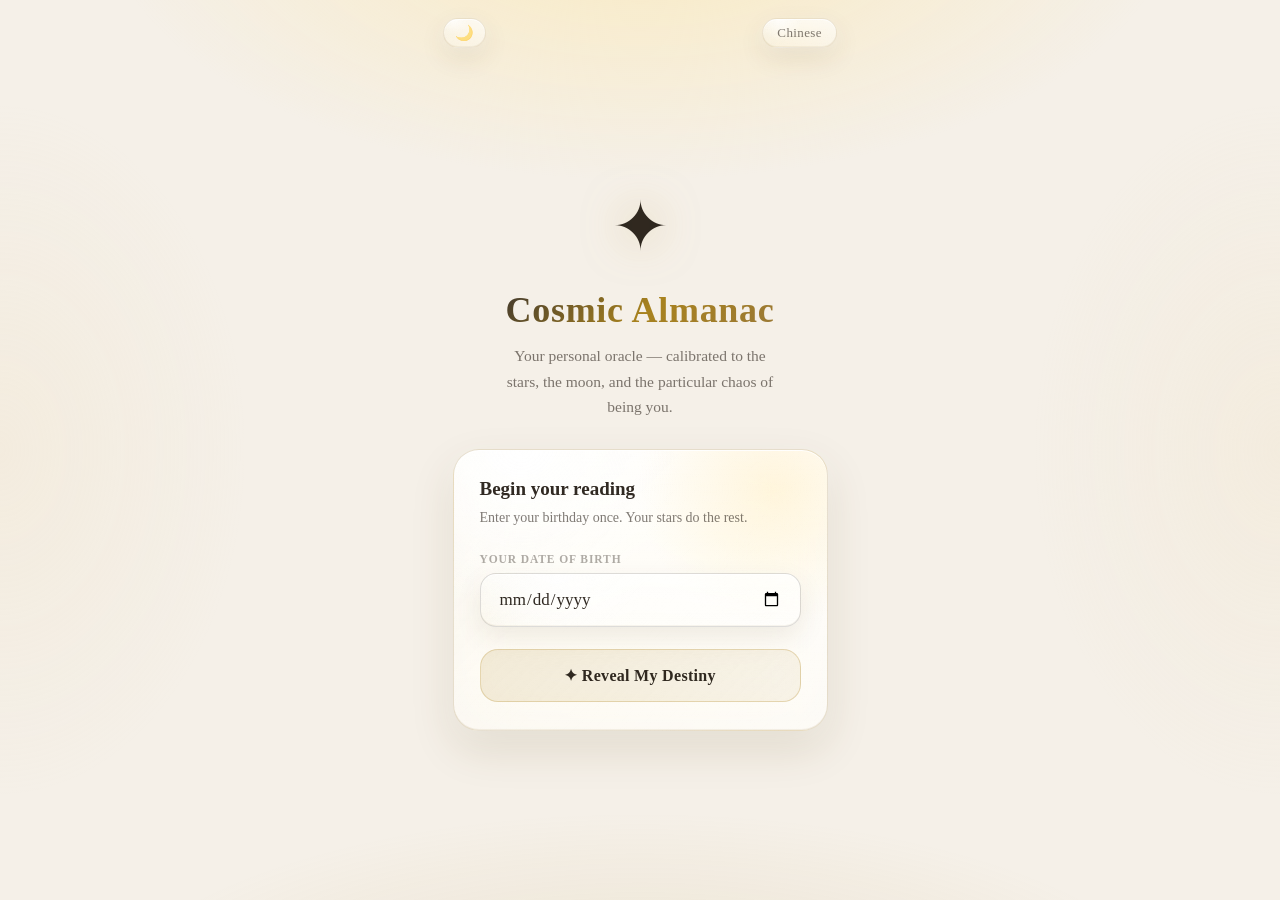
==== commit ed4df614: "Add About & Privacy panel with analytics opt-out toggle New footer entry opens an About & Privacy de" ====
--- a/index.html
+++ b/index.html
@@ -11,16 +11,32 @@
   <meta property="og:title" content="Cosmic Almanac">
   <meta property="og:description" content="A bilingual daily oracle blending zodiac signs, moon phase, weekday ruler, and personal daily guidance.">
   <meta property="og:type" content="website">
-  <meta property="og:url" content="https://alanwongsai.github.io/StarGate/">
+  <meta property="og:url" content="https://alanwongsai.github.io/CosmicAlmanac/">
   <meta property="og:site_name" content="Cosmic Almanac">
-  <meta name="twitter:card" content="summary">
+  <meta property="og:image" content="https://alanwongsai.github.io/CosmicAlmanac/cosmic-og.png">
+  <meta property="og:image:width" content="1200">
+  <meta property="og:image:height" content="630">
+  <meta property="og:image:alt" content="Cosmic Almanac — a daily oracle calibrated to the stars and the moon.">
+  <meta name="twitter:card" content="summary_large_image">
   <meta name="twitter:title" content="Cosmic Almanac">
   <meta name="twitter:description" content="A bilingual daily oracle blending zodiac signs, moon phase, weekday ruler, and personal daily guidance.">
-  <link rel="canonical" href="https://alanwongsai.github.io/StarGate/">
+  <meta name="twitter:image" content="https://alanwongsai.github.io/CosmicAlmanac/cosmic-og.png">
+  <link rel="canonical" href="https://alanwongsai.github.io/CosmicAlmanac/">
   <link rel="apple-touch-icon" href="cosmic-daily-icon.png">
   <link rel="manifest" href="manifest.json">
   <title>Cosmic Almanac</title>
-  <!-- Cloudflare Web Analytics --><script defer src='https://static.cloudflareinsights.com/beacon.min.js' data-cf-beacon='{"token": "70ef6f3748dc4def9365bc384d702cc8"}'></script><!-- End Cloudflare Web Analytics -->
+  <script>
+    (function loadAnalytics() {
+      try {
+        if (localStorage.getItem('cosmic_analytics_opt_out') === '1') return;
+      } catch (e) {}
+      var script = document.createElement('script');
+      script.defer = true;
+      script.src = 'https://static.cloudflareinsights.com/beacon.min.js';
+      script.setAttribute('data-cf-beacon', '{"token": "70ef6f3748dc4def9365bc384d702cc8"}');
+      document.head.appendChild(script);
+    })();
+  </script>
   <link rel="stylesheet" href="app.css">
 </head>
 <body>
@@ -78,6 +94,7 @@
   </div>
   <div class="r-footer fu d7">
     <button class="btn-creator" id="btn-creator" type="button" data-detail="creator"></button>
+    <button class="btn-about" id="btn-about" type="button" data-detail="about"></button>
     <button class="btn-reset" id="btn-reset" onclick="resetBday()"></button>
   </div>
 </div>
--- a/app.css
+++ b/app.css
@@ -0,0 +1,568 @@
+    *{margin:0;padding:0;box-sizing:border-box;-webkit-tap-highlight-color:transparent}
+
+    :root{
+      --font-ui:  -apple-system,BlinkMacSystemFont,"SF Pro Display","Segoe UI",system-ui,sans-serif;
+      --font-title:-apple-system,BlinkMacSystemFont,"SF Pro Display","Segoe UI",system-ui,sans-serif;
+      --bg:      #09080b;
+      --g0:      rgba(255,252,248,0.052);
+      --gb:      rgba(255,252,248,0.088);
+      --c0:      rgba(255,252,248,0.036);
+      --cb:      rgba(255,252,248,0.066);
+      --gold:    #c4a55a;
+      --goldg:   rgba(196,165,90,0.22);
+      --t1:      rgba(255,252,248,0.93);
+      --t2:      rgba(255,252,248,0.50);
+      --t3:      rgba(255,252,248,0.26);
+      --glass-panel:
+        linear-gradient(180deg,rgba(255,255,255,.095),rgba(255,255,255,.03)),
+        linear-gradient(135deg,rgba(196,165,90,.11),transparent 38%,rgba(255,255,255,.045));
+      --glass-panel-soft:
+        linear-gradient(180deg,rgba(255,255,255,.07),rgba(255,255,255,.022)),
+        linear-gradient(135deg,rgba(196,165,90,.08),transparent 40%,rgba(255,255,255,.03));
+      --glass-chip:
+        linear-gradient(180deg,rgba(255,255,255,.08),rgba(255,255,255,.028)),
+        linear-gradient(135deg,rgba(196,165,90,.06),transparent 42%,rgba(255,255,255,.028));
+      --glass-border: rgba(255,252,248,.096);
+      --glass-border-soft: rgba(255,252,248,.08);
+      --glass-inner: rgba(255,255,255,.10);
+      --glass-inner-soft: rgba(255,255,255,.07);
+      --glass-shadow-strong: 0 18px 46px rgba(0,0,0,.34),inset 0 1px 0 var(--glass-inner);
+      --glass-shadow-soft: 0 10px 26px rgba(0,0,0,.24),inset 0 1px 0 var(--glass-inner-soft);
+      --glass-shadow-hover: 0 16px 36px rgba(0,0,0,.26),inset 0 1px 0 var(--glass-inner);
+      --glass-overlay: rgba(7,6,10,.52);
+    }
+
+    /* ── LIGHT / DAY MODE ────────────────────────── */
+    html[data-theme="light"]{
+      --bg:      #f5f0e8;
+      --g0:      rgba(20,12,4,0.045);
+      --gb:      rgba(20,12,4,0.110);
+      --c0:      rgba(20,12,4,0.030);
+      --cb:      rgba(20,12,4,0.085);
+      --gold:    #a8821e;
+      --goldg:   rgba(168,130,30,0.18);
+      --t1:      rgba(20,12,4,0.88);
+      --t2:      rgba(20,12,4,0.54);
+      --t3:      rgba(20,12,4,0.34);
+      --glass-panel:
+        radial-gradient(circle at 18% 0%,rgba(255,255,255,.95),transparent 38%),
+        radial-gradient(circle at 86% 14%,rgba(255,230,165,.36),transparent 34%),
+        linear-gradient(180deg,rgba(255,255,255,.84),rgba(255,255,255,.42)),
+        linear-gradient(135deg,rgba(168,130,30,.13),transparent 38%,rgba(255,255,255,.32));
+      --glass-panel-soft:
+        radial-gradient(circle at 20% 0%,rgba(255,255,255,.84),transparent 36%),
+        radial-gradient(circle at 88% 16%,rgba(255,230,165,.24),transparent 34%),
+        linear-gradient(180deg,rgba(255,255,255,.72),rgba(255,255,255,.32)),
+        linear-gradient(135deg,rgba(168,130,30,.09),transparent 40%,rgba(255,255,255,.24));
+      --glass-chip:
+        radial-gradient(circle at 24% 0%,rgba(255,255,255,.74),transparent 35%),
+        linear-gradient(180deg,rgba(255,255,255,.68),rgba(255,255,255,.28)),
+        linear-gradient(135deg,rgba(168,130,30,.08),transparent 42%,rgba(255,255,255,.20));
+      --glass-border: rgba(126,88,16,.18);
+      --glass-border-soft: rgba(126,88,16,.13);
+      --glass-inner: rgba(255,255,255,.76);
+      --glass-inner-soft: rgba(255,255,255,.62);
+      --glass-shadow-strong:
+        0 18px 44px rgba(86,58,10,.13),
+        0 6px 18px rgba(255,255,255,.42),
+        inset 0 1px 0 rgba(255,255,255,.90),
+        inset 0 -1px 0 rgba(126,88,16,.08);
+      --glass-shadow-soft:
+        0 10px 26px rgba(86,58,10,.10),
+        0 3px 12px rgba(255,255,255,.34),
+        inset 0 1px 0 rgba(255,255,255,.78),
+        inset 0 -1px 0 rgba(126,88,16,.06);
+      --glass-shadow-hover:
+        0 18px 38px rgba(86,58,10,.16),
+        0 0 24px rgba(168,130,30,.14),
+        inset 0 1px 0 rgba(255,255,255,.90),
+        inset 0 -1px 0 rgba(126,88,16,.08);
+      --glass-overlay: rgba(245,240,232,.58);
+    }
+
+    /* smooth theme transition */
+    html{transition:background .35s}
+    body{transition:background .35s,color .35s}
+
+    /* day background — warm sunrise sky instead of deep space */
+    html[data-theme="light"] .bg-depth{
+      background:
+        radial-gradient(ellipse 80% 45% at 50% 115%, rgba(196,165,90,.18)  0%,transparent 55%),
+        radial-gradient(ellipse 70% 50% at 50% -10%, rgba(255,230,160,.55) 0%,transparent 60%),
+        radial-gradient(ellipse 35% 70% at 0%   50%, rgba(240,225,195,.25) 0%,transparent 55%),
+        radial-gradient(ellipse 35% 70% at 100% 50%, rgba(240,225,195,.25) 0%,transparent 55%);
+    }
+    /* stars disappear in daylight */
+    html[data-theme="light"] .bg-stars{opacity:0;transition:opacity .4s}
+
+    /* app title gradient: light text reads poorly on parchment */
+    html[data-theme="light"] .app-title{
+      background:linear-gradient(135deg,rgba(20,12,4,.82) 0%,var(--gold) 52%,rgba(130,90,10,.80) 100%);
+      -webkit-background-clip:text;-webkit-text-fill-color:transparent;background-clip:text;
+    }
+
+    /* section ratings need stronger contrast on light bg */
+    html[data-theme="light"] .dot{
+      background:rgba(20,12,4,.22);
+      box-shadow:inset 0 0 0 1px rgba(20,12,4,.08);
+    }
+    html[data-theme="light"] .dot.on{
+      background:#8f6a18;
+      box-shadow:
+        0 0 0 1px rgba(255,248,236,.92),
+        0 0 0 2px rgba(143,106,24,.18),
+        0 3px 10px rgba(143,106,24,.22);
+    }
+    html[data-theme="light"] .r-lbl{color:rgba(20,12,4,.62)}
+    html[data-theme="light"] .badge,
+    html[data-theme="light"] .detail-pill,
+    html[data-theme="light"] .almanac-id,
+    html[data-theme="light"] .almanac-summary-item,
+    html[data-theme="light"] .almanac-tab{
+      box-shadow:
+        0 8px 20px rgba(86,58,10,.08),
+        inset 0 1px 0 rgba(255,255,255,.82),
+        inset 0 -1px 0 rgba(126,88,16,.05);
+    }
+
+    /* date input on light bg */
+    html[data-theme="light"] .date-input{
+      background:var(--glass-chip);border-color:rgba(20,12,4,.14);
+      color:rgba(20,12,4,.88);color-scheme:light;
+      box-shadow:var(--glass-shadow-soft);
+    }
+    html[data-theme="light"] .date-input:focus{
+      border-color:rgba(168,130,30,.55);background:var(--glass-panel-soft);
+    }
+
+    html,body{
+      min-height:100%;background:var(--bg);
+      font-family:var(--font-ui);
+      color:var(--t1);overflow-x:hidden;
+    }
+    html[lang^="en"]{
+      --font-ui: "Iowan Old Style","Palatino Linotype","Book Antiqua","Baskerville","Times New Roman",serif;
+      --font-title: "Baskerville","Iowan Old Style","Palatino Linotype","Book Antiqua","Times New Roman",serif;
+    }
+    html[lang^="zh"]{
+      --font-ui: -apple-system,BlinkMacSystemFont,"PingFang SC","Hiragino Sans GB","Noto Sans CJK SC","Microsoft YaHei","Segoe UI",system-ui,sans-serif;
+      --font-title: -apple-system,BlinkMacSystemFont,"PingFang SC","Hiragino Sans GB","Noto Sans CJK SC","Microsoft YaHei","Segoe UI",system-ui,sans-serif;
+    }
+    body.modal-open{overflow:hidden}
+
+    /* ── BACKGROUND ───────────────────────────── */
+    .bg{position:fixed;inset:0;z-index:0;pointer-events:none}
+
+    .bg-depth{
+      position:absolute;inset:0;
+      background:
+        radial-gradient(ellipse 80% 45% at 50% 115%, rgba(170,130,35,.07)  0%,transparent 55%),
+        radial-gradient(ellipse 65% 40% at 50% -8%,  rgba(25,20,42,.50)   0%,transparent 55%),
+        radial-gradient(ellipse 30% 70% at 0%   50%, rgba(18,14,30,.30)   0%,transparent 55%),
+        radial-gradient(ellipse 30% 70% at 100% 50%, rgba(18,14,30,.30)   0%,transparent 55%);
+      animation:breathe 18s ease-in-out infinite alternate;
+    }
+    @keyframes breathe{0%{opacity:.82}100%{opacity:1}}
+
+    .bg-stars{
+      position:absolute;inset:0;
+      background-image:
+        radial-gradient(1.2px 1.2px at  9% 17%, rgba(255,252,248,.42) 0%,transparent 100%),
+        radial-gradient(1.6px 1.6px at 28% 63%, rgba(255,252,248,.32) 0%,transparent 100%),
+        radial-gradient(1px   1px   at 43%  8%, rgba(255,252,248,.38) 0%,transparent 100%),
+        radial-gradient(2px   2px   at 62% 27%, rgba(255,252,248,.48) 0%,transparent 100%),
+        radial-gradient(1px   1px   at 80% 72%, rgba(255,252,248,.28) 0%,transparent 100%),
+        radial-gradient(1.4px 1.4px at 17% 85%, rgba(255,252,248,.40) 0%,transparent 100%),
+        radial-gradient(1px   1px   at 91% 14%, rgba(255,252,248,.25) 0%,transparent 100%),
+        radial-gradient(1.8px 1.8px at 37% 78%, rgba(255,252,248,.52) 0%,transparent 100%),
+        radial-gradient(1px   1px   at 71% 44%, rgba(255,252,248,.30) 0%,transparent 100%),
+        radial-gradient(1.2px 1.2px at 54% 91%, rgba(255,252,248,.36) 0%,transparent 100%);
+      animation:twinkle 9s ease-in-out infinite alternate;
+    }
+    @keyframes twinkle{0%{opacity:.60}100%{opacity:1}}
+
+    /* ── LANG + THEME TOGGLES ────────────────── */
+    .top-controls{
+      position:relative;z-index:2;width:100%;max-width:430px;margin:0 auto;
+      padding:max(18px,env(safe-area-inset-top,18px)) 18px 10px;
+      display:flex;align-items:center;justify-content:space-between;
+    }
+    .lang-btn,.theme-btn{
+      background:var(--glass-chip);border:1px solid var(--glass-border-soft);
+      backdrop-filter:blur(20px) saturate(140%);-webkit-backdrop-filter:blur(20px) saturate(140%);
+      border-radius:20px;padding:6px 14px;
+      font-size:13px;font-weight:500;color:var(--t2);
+      cursor:pointer;font-family:inherit;transition:all .2s;letter-spacing:.4px;
+      box-shadow:var(--glass-shadow-soft);
+    }
+    .theme-btn{font-size:15px;padding:5px 11px;letter-spacing:0}
+    .lang-btn:hover,.lang-btn:focus-visible,
+    .theme-btn:hover,.theme-btn:focus-visible{
+      background:var(--glass-panel-soft);
+      border-color:rgba(196,165,90,.24);
+      color:var(--t1);
+      transform:translateY(-1px);
+      outline:none;
+    }
+
+    /* ── GLASS ────────────────────────────────── */
+    .glass{
+      background:var(--glass-panel);
+      backdrop-filter:blur(30px) saturate(180%) brightness(1.08);
+      -webkit-backdrop-filter:blur(30px) saturate(180%) brightness(1.08);
+      border:1px solid var(--glass-border);border-radius:26px;
+      box-shadow:var(--glass-shadow-strong);
+    }
+    html[data-theme="light"] .glass{
+      backdrop-filter:blur(34px) saturate(190%) brightness(1.04);
+      -webkit-backdrop-filter:blur(34px) saturate(190%) brightness(1.04);
+    }
+    .card{
+      background:var(--glass-panel-soft);
+      backdrop-filter:blur(20px) saturate(150%);-webkit-backdrop-filter:blur(20px) saturate(150%);
+      border:1px solid var(--glass-border-soft);border-radius:22px;
+      box-shadow:var(--glass-shadow-soft);
+    }
+    html[data-theme="light"] .card{
+      backdrop-filter:blur(24px) saturate(175%) brightness(1.04);
+      -webkit-backdrop-filter:blur(24px) saturate(175%) brightness(1.04);
+    }
+
+    /* ── LAYOUT ───────────────────────────────── */
+    .screen{
+      position:relative;z-index:1;min-height:calc(100dvh - 58px);
+      display:flex;flex-direction:column;align-items:center;
+      padding:18px 18px max(40px,env(safe-area-inset-bottom,40px));
+    }
+    .screen.hidden{display:none}
+
+    /* ── ONBOARDING ───────────────────────────── */
+    #onboarding{justify-content:center;gap:30px;padding-top:20px;padding-bottom:60px}
+
+    .hero{text-align:center}
+    .app-icon{
+      font-size:68px;display:block;margin-bottom:22px;
+      filter:drop-shadow(0 0 22px rgba(196,165,90,.55));
+      animation:floatY 4.5s ease-in-out infinite;
+    }
+    @keyframes floatY{0%,100%{transform:translateY(0)}50%{transform:translateY(-11px)}}
+
+    .app-title{
+      font-family:var(--font-title);
+      font-size:36px;font-weight:700;letter-spacing:-.5px;margin-bottom:12px;
+      background:linear-gradient(135deg,rgba(255,252,248,.96) 0%,var(--gold) 55%,rgba(255,232,180,.85) 100%);
+      -webkit-background-clip:text;-webkit-text-fill-color:transparent;background-clip:text;
+    }
+    html[lang^="en"] .app-title{letter-spacing:.02em}
+    .app-sub{font-size:15.5px;color:var(--t2);line-height:1.62;max-width:285px;margin:0 auto}
+
+    .ob-card{width:100%;max-width:375px;padding:28px 26px}
+    .ob-card h2{font-family:var(--font-title);font-size:19px;font-weight:600;margin-bottom:7px;color:var(--t1)}
+    .ob-card p {font-size:14px;color:var(--t2);line-height:1.55;margin-bottom:24px}
+
+    .field-lbl{font-size:11.5px;font-weight:600;letter-spacing:.9px;text-transform:uppercase;color:var(--t3);margin-bottom:8px}
+
+    .date-input{
+      width:100%;background:var(--glass-chip);
+      border:1px solid var(--glass-border);border-radius:16px;
+      padding:15px 18px;font-size:17px;font-weight:500;color:#fff;
+      margin-bottom:22px;outline:none;
+      transition:border-color .2s,background .2s;
+      -webkit-appearance:none;font-family:inherit;color-scheme:dark;
+      box-shadow:var(--glass-shadow-soft);
+    }
+    .date-input:focus{border-color:rgba(196,165,90,.50);background:var(--glass-panel-soft)}
+
+    .btn-reveal{
+      width:100%;
+      background:linear-gradient(135deg,rgba(196,165,90,.22),rgba(196,165,90,.12));
+      border:1px solid rgba(196,165,90,.38);
+      backdrop-filter:blur(10px);color:var(--t1);
+      font-size:16px;font-weight:600;padding:16px;border-radius:18px;
+      cursor:pointer;transition:all .22s;font-family:inherit;letter-spacing:.3px;
+    }
+    .btn-reveal:hover{background:linear-gradient(135deg,rgba(196,165,90,.34),rgba(196,165,90,.20));transform:translateY(-1px);box-shadow:0 8px 28px var(--goldg)}
+    .btn-reveal:active{transform:translateY(0)}
+
+    /* ── READING ──────────────────────────────── */
+    #reading{gap:13px;padding-top:18px;padding-bottom:48px}
+
+    .r-header{width:100%;max-width:430px;text-align:center;margin-bottom:4px}
+    .r-date  {font-size:11.5px;color:var(--t3);letter-spacing:1.6px;text-transform:uppercase;margin-bottom:6px}
+    .r-title {font-family:var(--font-title);font-size:25px;font-weight:700;letter-spacing:-.3px}
+    html[lang^="en"] .r-title{letter-spacing:.01em}
+    .signs-row{display:flex;justify-content:center;gap:7px;margin-top:13px;flex-wrap:wrap}
+    .date-nav{
+      width:100%;max-width:430px;display:flex;gap:8px;justify-content:center;align-items:center;
+    }
+    .date-nav{margin-top:2px}
+    .nav-btn{
+      background:var(--glass-chip);border:1px solid var(--glass-border-soft);
+      backdrop-filter:blur(12px);-webkit-backdrop-filter:blur(12px);
+      border-radius:20px;padding:7px 12px;font-size:12px;color:var(--t2);
+      box-shadow:var(--glass-shadow-soft);cursor:pointer;font-family:inherit;
+      transition:transform .22s ease,border-color .22s ease,background .22s ease,color .22s ease;
+    }
+    .nav-btn:hover,.nav-btn:focus-visible{
+      transform:translateY(-1px);border-color:rgba(196,165,90,.26);
+      background:var(--glass-panel-soft);color:var(--t1);outline:none;
+    }
+    .date-chip{
+      min-width:112px;text-align:center;color:var(--t1);border-color:rgba(196,165,90,.24);
+    }
+
+    .badge{
+      background:var(--glass-chip);border:1px solid var(--glass-border-soft);
+      backdrop-filter:blur(12px);-webkit-backdrop-filter:blur(12px);
+      border-radius:20px;padding:5px 13px;font-size:13px;color:var(--t2);
+      display:flex;align-items:center;gap:5px;
+      box-shadow:var(--glass-shadow-soft);
+    }
+    .badge-btn{
+      border:none;cursor:pointer;font-family:inherit;text-align:left;
+      transition:transform .22s ease,border-color .22s ease,background .22s ease,box-shadow .22s ease,color .22s ease;
+    }
+    .badge-btn:hover,.badge-btn:focus-visible{
+      transform:translateY(-1px);
+      border-color:rgba(196,165,90,.26);
+      background:rgba(255,252,248,.08);
+      color:var(--t1);
+      box-shadow:0 10px 24px rgba(0,0,0,.16);
+      outline:none;
+    }
+
+    .almanac-summary{
+      width:100%;max-width:430px;padding:15px 15px 14px;
+      display:flex;flex-direction:column;gap:10px;
+    }
+    .almanac-summary-head{display:flex;align-items:flex-start;justify-content:space-between;gap:12px}
+    .almanac-summary-kicker{font-size:11px;font-weight:700;letter-spacing:1.6px;text-transform:uppercase;color:var(--gold);opacity:.82}
+    .almanac-summary-title{font-family:var(--font-title);font-size:18px;font-weight:700;color:var(--t1);line-height:1.18;margin-top:2px}
+    .almanac-summary-more{font-size:11px;color:var(--t3);padding-top:3px;white-space:nowrap}
+    .almanac-summary-grid{display:grid;grid-template-columns:repeat(3,1fr);gap:9px}
+    .almanac-summary-item{
+      padding:10px 9px;border-radius:16px;
+      background:var(--glass-chip);border:1px solid var(--glass-border-soft);
+      box-shadow:var(--glass-shadow-soft);
+    }
+    .almanac-summary-label{font-size:9px;font-weight:700;letter-spacing:1px;text-transform:uppercase;color:var(--gold);opacity:.76;margin-bottom:4px}
+    .almanac-summary-value{font-size:12px;line-height:1.28;color:var(--t1);white-space:nowrap;overflow:hidden;text-overflow:ellipsis}
+
+    /* ── CATEGORY GRID ────────────────────────── */
+    .cat-grid{width:100%;max-width:430px;display:grid;grid-template-columns:1fr 1fr;gap:11px}
+    .cat-card{padding:17px 15px;display:flex;flex-direction:column;gap:9px}
+    .cat-head{display:flex;align-items:center;gap:8px}
+    .cat-icon{font-size:20px;filter:drop-shadow(0 2px 5px rgba(196,165,90,.35))}
+    .cat-name{font-size:11px;font-weight:600;color:var(--t3);text-transform:uppercase;letter-spacing:.9px}
+    .dots    {display:flex;gap:4px}
+    .dot     {width:7px;height:7px;border-radius:50%;background:rgba(255,252,248,.12);transition:background .3s}
+    .dot.on  {background:var(--gold);box-shadow:0 0 8px rgba(196,165,90,.40)}
+    .r-lbl   {font-size:11px;color:var(--t3);font-weight:500;letter-spacing:.3px}
+    .cat-msg {font-size:12.5px;color:var(--t2);line-height:1.55}
+
+    /* ── ORACLE ───────────────────────────────── */
+    .oracle-card{width:100%;max-width:430px;padding:24px 22px}
+    .oracle-lbl {font-size:11px;font-weight:600;letter-spacing:1.7px;text-transform:uppercase;color:var(--gold);opacity:.80;margin-bottom:14px}
+    .oracle-txt {font-size:15.5px;line-height:1.72;color:var(--t1)}
+    html[lang^="en"] .oracle-txt,
+    html[lang^="en"] .cat-msg,
+    html[lang^="en"] .sug-txt,
+    html[lang^="en"] .detail-copy p{
+      letter-spacing:.01em;
+    }
+
+    /* ── SUGGESTION ───────────────────────────── */
+    .sug-card{width:100%;max-width:430px;padding:18px 20px;display:flex;align-items:flex-start;gap:13px}
+    .sug-icon{
+      width:42px;height:42px;flex-shrink:0;
+      background:rgba(196,165,90,.12);border:1px solid rgba(196,165,90,.22);
+      border-radius:13px;display:flex;align-items:center;justify-content:center;font-size:19px;
+    }
+    .sug-lbl {font-size:11px;font-weight:600;letter-spacing:1.6px;text-transform:uppercase;color:var(--gold);opacity:.75;margin-bottom:6px}
+    .sug-txt {font-size:14px;color:var(--t2);line-height:1.58}
+
+    /* ── FOOTER ───────────────────────────────── */
+    .r-footer{width:100%;max-width:430px;display:flex;justify-content:space-between;align-items:center;gap:14px;padding:6px 4px;margin-top:3px}
+    .btn-reset,.btn-creator,.btn-about{background:none;border:none;font-size:12px;color:var(--t3);cursor:pointer;font-family:inherit;text-decoration:underline;text-underline-offset:2px;padding:4px;transition:color .2s}
+    .btn-creator{text-align:left}
+    .btn-about{text-align:center}
+    .btn-reset{text-align:right}
+    .btn-reset:hover,.btn-reset:focus-visible,
+    .btn-about:hover,.btn-about:focus-visible,
+    .btn-creator:hover,.btn-creator:focus-visible{color:var(--t2);outline:none}
+
+    .privacy-toggle{display:flex;align-items:center;justify-content:space-between;gap:14px;margin-top:6px;padding:14px 16px;border-radius:16px;background:var(--glass-chip);border:1px solid var(--glass-border)}
+    .privacy-toggle-label{font-size:14px;color:var(--t1);font-weight:600}
+    .privacy-toggle-note{font-size:12px;color:var(--t2);margin-top:3px}
+    .privacy-toggle-btn{flex-shrink:0;background:var(--goldg);border:1px solid rgba(196,165,90,.36);color:var(--t1);font-family:inherit;font-size:13px;font-weight:600;padding:8px 18px;border-radius:14px;cursor:pointer;transition:background .2s,box-shadow .2s}
+    .privacy-toggle-btn:hover,.privacy-toggle-btn:focus-visible{background:rgba(196,165,90,.34);outline:none}
+    .privacy-toggle-btn.off{background:rgba(255,255,255,.06);border-color:var(--glass-border)}
+    .privacy-toggle-btn.off:hover,.privacy-toggle-btn.off:focus-visible{background:rgba(255,255,255,.12)}
+
+    .interactive-card{
+      cursor:pointer;
+      transition:transform .22s ease,border-color .22s ease,box-shadow .22s ease,background .22s ease;
+      position:relative;
+      overflow:hidden;
+    }
+    .interactive-card::after{
+      content:"";
+      position:absolute;inset:0;
+      background:linear-gradient(135deg,rgba(255,255,255,.08),transparent 40%,transparent 62%,rgba(196,165,90,.08));
+      opacity:0;transition:opacity .22s ease;
+      pointer-events:none;
+    }
+    html[data-theme="light"] .interactive-card::after{
+      background:
+        radial-gradient(circle at 18% 0%,rgba(255,255,255,.48),transparent 34%),
+        linear-gradient(135deg,rgba(255,255,255,.26),transparent 42%,rgba(168,130,30,.12));
+    }
+    .interactive-card:hover,.interactive-card:focus-visible{
+      transform:translateY(-2px);
+      border-color:rgba(196,165,90,.28);
+      box-shadow:var(--glass-shadow-hover);
+      outline:none;
+    }
+    .interactive-card:hover::after,.interactive-card:focus-visible::after{opacity:1}
+
+    /* ── DETAIL POPUP ─────────────────────────── */
+    .detail-modal{
+      position:fixed;inset:0;z-index:500;
+      display:flex;align-items:center;justify-content:center;
+      padding:max(24px,env(safe-area-inset-top,24px)) 14px max(24px,env(safe-area-inset-bottom,24px));
+      background:var(--glass-overlay);
+      backdrop-filter:blur(24px) saturate(140%);
+      -webkit-backdrop-filter:blur(24px) saturate(140%);
+      opacity:0;pointer-events:none;
+      transition:opacity .24s ease;
+    }
+    .detail-modal.open{opacity:1;pointer-events:auto}
+    .detail-sheet{
+      width:min(100%,540px);max-height:min(84vh,760px);
+      overflow:auto;padding:26px 22px 22px;border-radius:30px;position:relative;
+      background:var(--glass-panel);
+      border:1px solid var(--glass-border);
+      box-shadow:var(--glass-shadow-strong);
+      transform:scale(.96);
+      transition:transform .28s cubic-bezier(.2,.8,.2,1);
+    }
+    .detail-modal.open .detail-sheet{transform:scale(1)}
+    .detail-close{
+      position:absolute;top:12px;right:12px;
+      width:44px;height:44px;border:none;border-radius:50%;
+      background:var(--glass-chip);color:var(--t1);cursor:pointer;
+      font-size:18px;font-family:inherit;transition:background .2s ease,transform .2s ease;
+      box-shadow:var(--glass-shadow-soft);
+    }
+    .detail-close:hover,.detail-close:focus-visible{background:var(--glass-panel-soft);transform:scale(1.04);outline:none}
+    .detail-kicker{font-size:11px;font-weight:700;letter-spacing:1.7px;text-transform:uppercase;color:var(--gold);opacity:.84;margin-bottom:10px}
+    .detail-title{font-family:var(--font-title);font-size:30px;line-height:1.08;letter-spacing:-.5px;margin-right:42px}
+    html[lang^="en"] .detail-title{letter-spacing:.01em}
+    .detail-sub{font-size:14px;color:var(--t2);line-height:1.55;margin-top:10px}
+    .detail-facts{display:flex;flex-wrap:wrap;gap:8px;margin:18px 0 16px}
+    .detail-pill{
+      padding:8px 12px;border-radius:999px;
+      background:var(--glass-chip);border:1px solid var(--glass-border-soft);
+      color:var(--t2);font-size:12px;letter-spacing:.2px;
+      box-shadow:var(--glass-shadow-soft);
+    }
+    .detail-custom{display:none}
+    .detail-copy{display:flex;flex-direction:column;gap:12px}
+    .detail-copy p{font-size:16px;line-height:1.72;color:var(--t1)}
+    .detail-copy p strong{color:var(--t1)}
+
+    .almanac-shell{display:flex;flex-direction:column;gap:14px}
+    .almanac-top{display:flex;flex-wrap:wrap;gap:8px}
+    .almanac-id{
+      display:flex;align-items:center;gap:8px;
+      padding:10px 14px;border-radius:18px;
+      background:var(--glass-chip);border:1px solid var(--glass-border-soft);
+      color:var(--t2);font-size:13px;
+      box-shadow:var(--glass-shadow-soft);
+    }
+    .almanac-grid{display:grid;grid-template-columns:repeat(3,1fr);gap:10px}
+    .almanac-tab{
+      border:none;cursor:pointer;text-align:left;font-family:inherit;
+      padding:12px 11px;border-radius:18px;
+      background:var(--glass-panel-soft);border:1px solid var(--glass-border-soft);
+      color:var(--t2);box-shadow:var(--glass-shadow-soft);
+      transition:transform .22s ease,box-shadow .22s ease,border-color .22s ease,background .22s ease,color .22s ease;
+    }
+    .almanac-tab:hover,.almanac-tab:focus-visible{
+      transform:translateY(-1px);
+      border-color:rgba(196,165,90,.26);
+      color:var(--t1);
+      outline:none;
+    }
+    .almanac-tab.active{
+      background:var(--glass-panel);
+      border-color:rgba(196,165,90,.30);
+      color:var(--t1);
+      box-shadow:var(--glass-shadow-hover);
+    }
+    .almanac-tab-label{font-size:9.5px;font-weight:700;letter-spacing:1.1px;text-transform:uppercase;color:var(--gold);opacity:.8;margin-bottom:5px}
+    .almanac-tab-value{font-size:13px;line-height:1.3;white-space:nowrap;overflow:hidden;text-overflow:ellipsis}
+    .almanac-active{
+      padding:16px 16px 14px;border-radius:22px;
+      background:var(--glass-panel-soft);border:1px solid var(--glass-border-soft);
+      box-shadow:var(--glass-shadow-soft);
+    }
+    .almanac-active-kicker{font-size:10.5px;font-weight:700;letter-spacing:1.5px;text-transform:uppercase;color:var(--gold);opacity:.78;margin-bottom:8px}
+    .almanac-active-title{font-size:17px;font-weight:600;color:var(--t1);margin-bottom:6px}
+    .almanac-active-note{font-size:14px;line-height:1.68;color:var(--t2)}
+    .almanac-yi-grid{display:grid;grid-template-columns:1fr 1fr;gap:10px}
+    .almanac-yi-card{
+      padding:16px 16px 14px;border-radius:22px;
+      background:var(--glass-panel-soft);border:1px solid var(--glass-border-soft);
+      box-shadow:var(--glass-shadow-soft);
+    }
+    .almanac-yi-label{font-size:11px;font-weight:700;letter-spacing:1.6px;text-transform:uppercase;margin-bottom:8px}
+    .almanac-yi-card.do .almanac-yi-label{color:var(--gold)}
+    .almanac-yi-card.dont .almanac-yi-label{color:var(--t3)}
+    .almanac-yi-text{font-size:15px;line-height:1.7;color:var(--t1)}
+
+    @media (max-width:560px){
+      .detail-sheet{padding:24px 18px 20px;border-radius:26px}
+      .detail-title{font-size:25px}
+      .detail-copy p{font-size:15.5px}
+      .almanac-yi-grid{grid-template-columns:1fr}
+    }
+
+    @media (max-width:350px){
+      .almanac-summary{padding:14px 13px}
+      .almanac-summary-grid,.almanac-grid{gap:6px}
+      .almanac-summary-item,.almanac-tab{padding:9px 7px}
+      .almanac-summary-value,.almanac-tab-value{font-size:11px}
+    }
+
+    /* ── CONFIRM DIALOG ───────────────────────── */
+    .confirm-modal{
+      position:fixed;inset:0;z-index:600;
+      display:flex;align-items:center;justify-content:center;
+      background:rgba(0,0,0,.45);backdrop-filter:blur(8px);-webkit-backdrop-filter:blur(8px);
+      opacity:0;pointer-events:none;transition:opacity .24s ease;
+    }
+    .confirm-modal.open{opacity:1;pointer-events:auto}
+    .confirm-sheet{
+      width:min(90%,340px);padding:26px 22px 22px;border-radius:24px;text-align:center;
+      transform:scale(.94);transition:transform .28s cubic-bezier(.2,.8,.2,1);
+    }
+    .confirm-modal.open .confirm-sheet{transform:scale(1)}
+    .confirm-msg{font-size:16px;line-height:1.55;margin-bottom:22px;color:var(--t1)}
+    .confirm-btns{display:flex;gap:10px;justify-content:center}
+    .confirm-btn{
+      flex:1;max-width:130px;padding:12px 0;border:none;border-radius:14px;
+      font-size:14px;font-weight:600;cursor:pointer;
+      background:var(--glass-panel);color:var(--t1);
+      box-shadow:var(--glass-shadow-soft);
+      transition:transform .15s ease,background .15s ease;
+    }
+    .confirm-btn:hover,.confirm-btn:focus-visible{transform:scale(1.04);outline:none}
+    .confirm-btn.danger{background:rgba(196,80,60,.22);color:rgba(240,140,120,1)}
+
+    /* ── ANIMATION ────────────────────────────── */
+    .fu{animation:fadeUp .55s ease both}
+    @keyframes fadeUp{from{opacity:0;transform:translateY(16px)}to{opacity:1;transform:translateY(0)}}
+    .d0{animation-delay:0s}.d1{animation-delay:.07s}.d2{animation-delay:.14s}
+    .d3{animation-delay:.21s}.d4{animation-delay:.28s}.d5{animation-delay:.36s}
+    .d6{animation-delay:.44s}.d7{animation-delay:.52s}
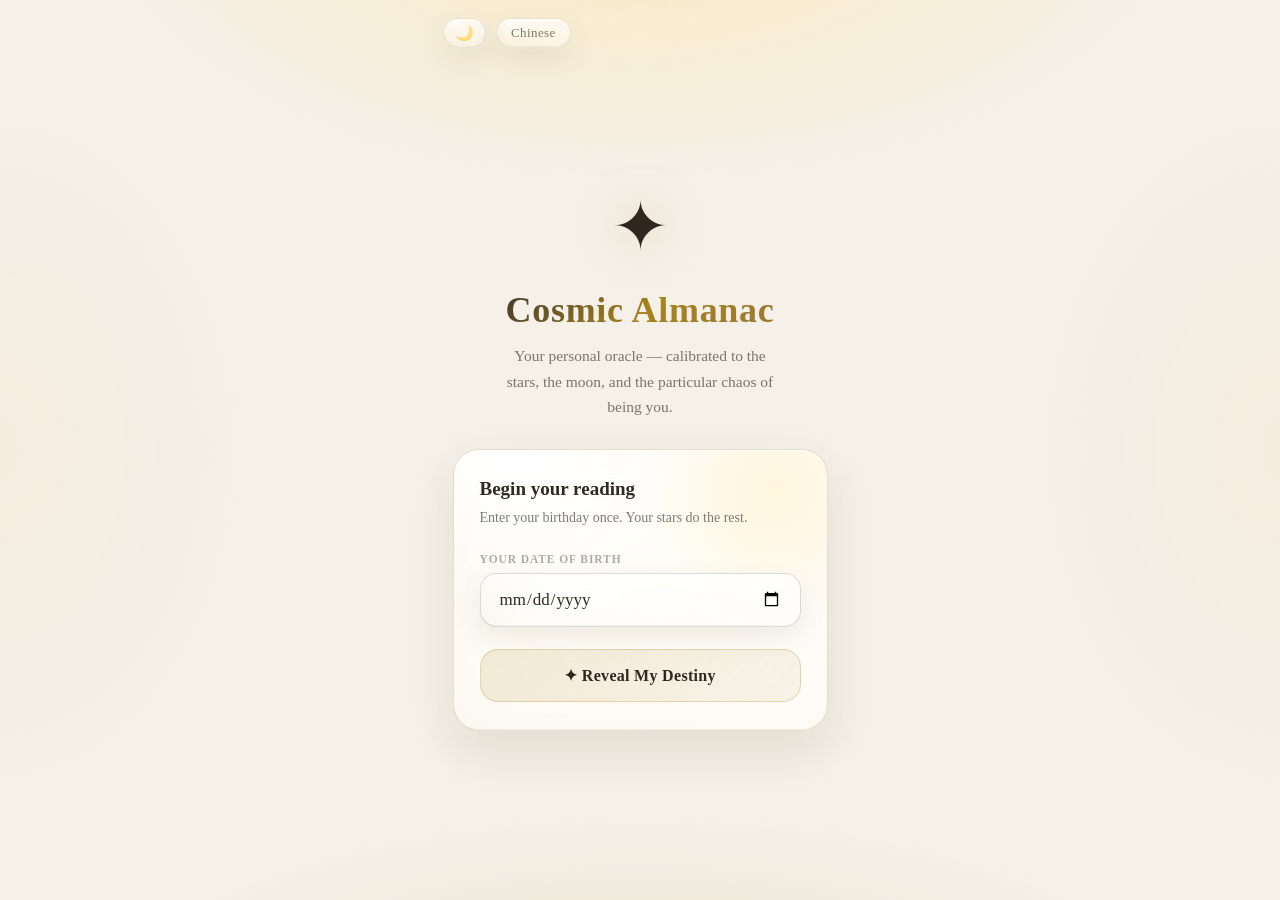
==== commit ee189dd1: "Add share: render the reading (or a detail card) to a poster PNG A Share button on the reading scree" ====
--- a/index.html
+++ b/index.html
@@ -47,8 +47,11 @@
 </div>
 
 <div class="top-controls" aria-label="App controls">
-  <button class="theme-btn" id="theme-btn" onclick="toggleTheme()" aria-label="Toggle day/night mode">☀️</button>
-  <button class="lang-btn" id="lang-btn" onclick="toggleLang()">中文</button>
+  <button class="share-btn" id="btn-share" type="button" onclick="shareReading()"><span class="share-ico" aria-hidden="true">⇪</span><span id="btn-share-lbl"></span></button>
+  <div class="top-controls-right">
+    <button class="theme-btn" id="theme-btn" onclick="toggleTheme()" aria-label="Toggle day/night mode">☀️</button>
+    <button class="lang-btn" id="lang-btn" onclick="toggleLang()">中文</button>
+  </div>
 </div>
 
 <!-- ═══ ONBOARDING ═══ -->
@@ -111,6 +114,7 @@
 
 <div class="detail-modal" id="detail-modal" aria-hidden="true">
   <div class="glass detail-sheet" role="dialog" aria-modal="true" aria-labelledby="detail-title">
+    <button class="detail-share" id="detail-share" type="button" onclick="shareDetail()" aria-label="Share this card">⇪</button>
     <button class="detail-close" id="detail-close" type="button" onclick="closeDetail()">✕</button>
     <div class="detail-kicker" id="detail-kicker"></div>
     <div class="detail-title" id="detail-title"></div>
@@ -121,6 +125,10 @@
   </div>
 </div>
 
+<!-- Off-screen render target for share posters (captured by html2canvas) -->
+<div id="share-poster" aria-hidden="true"></div>
+
+<script src="vendor/html2canvas.min.js"></script>
 <script src="content.en.js"></script>
 <script src="content.zh.js"></script>
 <script src="app.js"></script>
--- a/app.css
+++ b/app.css
@@ -566,3 +566,83 @@
     .d0{animation-delay:0s}.d1{animation-delay:.07s}.d2{animation-delay:.14s}
     .d3{animation-delay:.21s}.d4{animation-delay:.28s}.d5{animation-delay:.36s}
     .d6{animation-delay:.44s}.d7{animation-delay:.52s}
+
+    /* ── Share button (top controls) ──────────────────────────────── */
+    .top-controls-right{display:flex;align-items:center;gap:10px}
+    .share-btn{
+      display:inline-flex;align-items:center;gap:6px;
+      background:linear-gradient(135deg,rgba(196,165,90,.22),rgba(196,165,90,.10));
+      border:1px solid rgba(196,165,90,.32);
+      backdrop-filter:blur(20px) saturate(140%);-webkit-backdrop-filter:blur(20px) saturate(140%);
+      border-radius:20px;padding:6px 14px;
+      font-size:13px;font-weight:600;color:var(--t1);
+      cursor:pointer;font-family:inherit;transition:all .2s;letter-spacing:.4px;
+      box-shadow:var(--glass-shadow-soft);
+    }
+    .share-btn .share-ico{font-size:14px;line-height:1}
+    .share-btn:hover,.share-btn:focus-visible{
+      background:linear-gradient(135deg,rgba(196,165,90,.34),rgba(196,165,90,.18));
+      box-shadow:0 0 16px rgba(196,165,90,.18);outline:none}
+    .share-btn:disabled{opacity:.7;cursor:default}
+
+    /* ── Detail-card share button ─────────────────────────────────── */
+    .detail-share{
+      position:absolute;top:16px;right:54px;width:30px;height:30px;
+      display:grid;place-items:center;border-radius:50%;
+      background:var(--glass-chip);border:1px solid var(--glass-border-soft);
+      color:var(--t2);font-size:14px;cursor:pointer;font-family:inherit;transition:all .2s;z-index:2}
+    .detail-share:hover,.detail-share:focus-visible{background:var(--glass-panel-soft);color:var(--t1);transform:scale(1.04);outline:none}
+
+    /* ── Share poster (off-screen html2canvas render target) ──────── */
+    #share-poster{position:fixed;left:-99999px;top:0;display:none}
+    .poster{
+      width:460px;box-sizing:border-box;padding:34px 30px 26px;
+      background:
+        radial-gradient(ellipse 80% 40% at 50% 0%, rgba(170,130,35,.10) 0%, transparent 60%),
+        radial-gradient(ellipse 70% 35% at 50% 100%, rgba(25,20,42,.5) 0%, transparent 60%),
+        #09080b;
+      color:rgba(255,252,248,.92);
+      font-family:-apple-system,BlinkMacSystemFont,"SF Pro Display","Segoe UI",system-ui,sans-serif;
+      border:1px solid rgba(196,165,90,.18);border-radius:26px}
+    .poster .p-head{text-align:center;margin-bottom:18px}
+    .poster .p-star{display:block;font-size:30px;color:#e9c98f;line-height:1;margin-bottom:6px;text-shadow:0 0 18px rgba(196,165,90,.5)}
+    .poster .p-word{font-family:"Iowan Old Style","Palatino Linotype","Baskerville","Times New Roman",serif;
+      font-size:27px;font-weight:700;letter-spacing:.02em;color:#e9c98f;text-shadow:0 0 14px rgba(196,165,90,.28)}
+    .poster .p-word-zh{font-size:12px;color:rgba(255,252,248,.5);letter-spacing:.32em;margin-top:3px}
+    .poster .p-date{text-align:center;font-size:12px;color:rgba(255,252,248,.5);letter-spacing:.04em}
+    .poster .p-title{text-align:center;font-family:"Iowan Old Style","Palatino Linotype","Baskerville",serif;
+      font-size:21px;font-weight:600;color:rgba(255,252,248,.95);margin-top:4px}
+    .poster .p-signs{display:flex;justify-content:center;gap:10px;flex-wrap:wrap;margin:14px 0 6px}
+    .poster .p-signs span{font-size:13px;color:rgba(255,252,248,.86);background:rgba(255,255,255,.05);
+      border:1px solid rgba(255,252,248,.10);border-radius:14px;padding:5px 12px}
+    .poster .p-sky{text-align:center;font-size:12px;color:rgba(255,252,248,.55);margin-bottom:14px}
+    .poster .p-yiji{display:grid;grid-template-columns:1fr 1fr;gap:10px;margin-bottom:14px}
+    .poster .p-yi,.poster .p-ji{background:rgba(255,255,255,.045);border:1px solid rgba(255,252,248,.09);
+      border-radius:14px;padding:10px 12px;font-size:11.5px;line-height:1.5;color:rgba(255,252,248,.78)}
+    .poster .p-yi b{display:block;color:#e9c98f;font-size:12px;margin-bottom:3px;font-weight:700}
+    .poster .p-ji b{display:block;color:rgba(214,170,150,.92);font-size:12px;margin-bottom:3px;font-weight:700}
+    .poster .p-cats{display:grid;grid-template-columns:1fr 1fr;gap:10px;margin-bottom:14px}
+    .poster .pc{background:rgba(255,255,255,.045);border:1px solid rgba(255,252,248,.09);border-radius:14px;padding:11px 12px}
+    .poster .pc-top{display:flex;justify-content:space-between;align-items:center;gap:6px}
+    .poster .pc-name{font-size:12.5px;font-weight:600;color:rgba(255,252,248,.9)}
+    .poster .pc-lbl{font-size:10px;color:#e9c98f;white-space:nowrap}
+    .poster .pc-msg{font-size:11px;line-height:1.5;color:rgba(255,252,248,.62);margin-top:6px}
+    .poster .dots{display:flex;gap:4px;margin:7px 0 0}
+    .poster .dot{width:6px;height:6px;border-radius:50%;background:rgba(255,252,248,.16)}
+    .poster .dot.on{background:#e9c98f;box-shadow:0 0 6px rgba(196,165,90,.5)}
+    .poster .p-block{background:rgba(255,255,255,.05);border:1px solid rgba(255,252,248,.10);
+      border-radius:16px;padding:14px 16px;margin-bottom:12px}
+    .poster .p-lbl{font-size:11px;letter-spacing:.08em;color:#e9c98f;margin-bottom:6px}
+    .poster .p-text{font-size:13px;line-height:1.62;color:rgba(255,252,248,.86)}
+    .poster .p-block .p-text{font-family:"Iowan Old Style","Palatino Linotype","Baskerville",serif}
+    .poster .p-kicker{font-size:11px;letter-spacing:.1em;text-transform:uppercase;color:#e9c98f;text-align:center;margin-bottom:4px}
+    .poster .p-sub{text-align:center;font-size:12px;color:rgba(255,252,248,.5);margin-bottom:10px}
+    .poster .p-pills{display:flex;flex-wrap:wrap;gap:6px;justify-content:center;margin-bottom:12px}
+    .poster .p-pill{font-size:11px;color:rgba(255,252,248,.8);background:rgba(255,255,255,.06);
+      border:1px solid rgba(255,252,248,.10);border-radius:12px;padding:4px 10px}
+    .poster .p-detail-copy .p-text+.p-text{margin-top:8px}
+    .poster .p-foot{display:flex;align-items:center;gap:14px;margin-top:18px;padding-top:16px;border-top:1px solid rgba(255,252,248,.08)}
+    .poster .p-qr{width:62px;height:62px;flex-shrink:0;background:#09080b;border:1px solid rgba(196,165,90,.2);border-radius:10px;padding:5px}
+    .poster .p-qr svg{width:100%;height:100%;display:block}
+    .poster .p-foot-txt{font-size:11px;line-height:1.5;color:rgba(255,252,248,.5)}
+    .poster .p-foot-txt span{color:rgba(255,252,248,.28);font-size:10px}
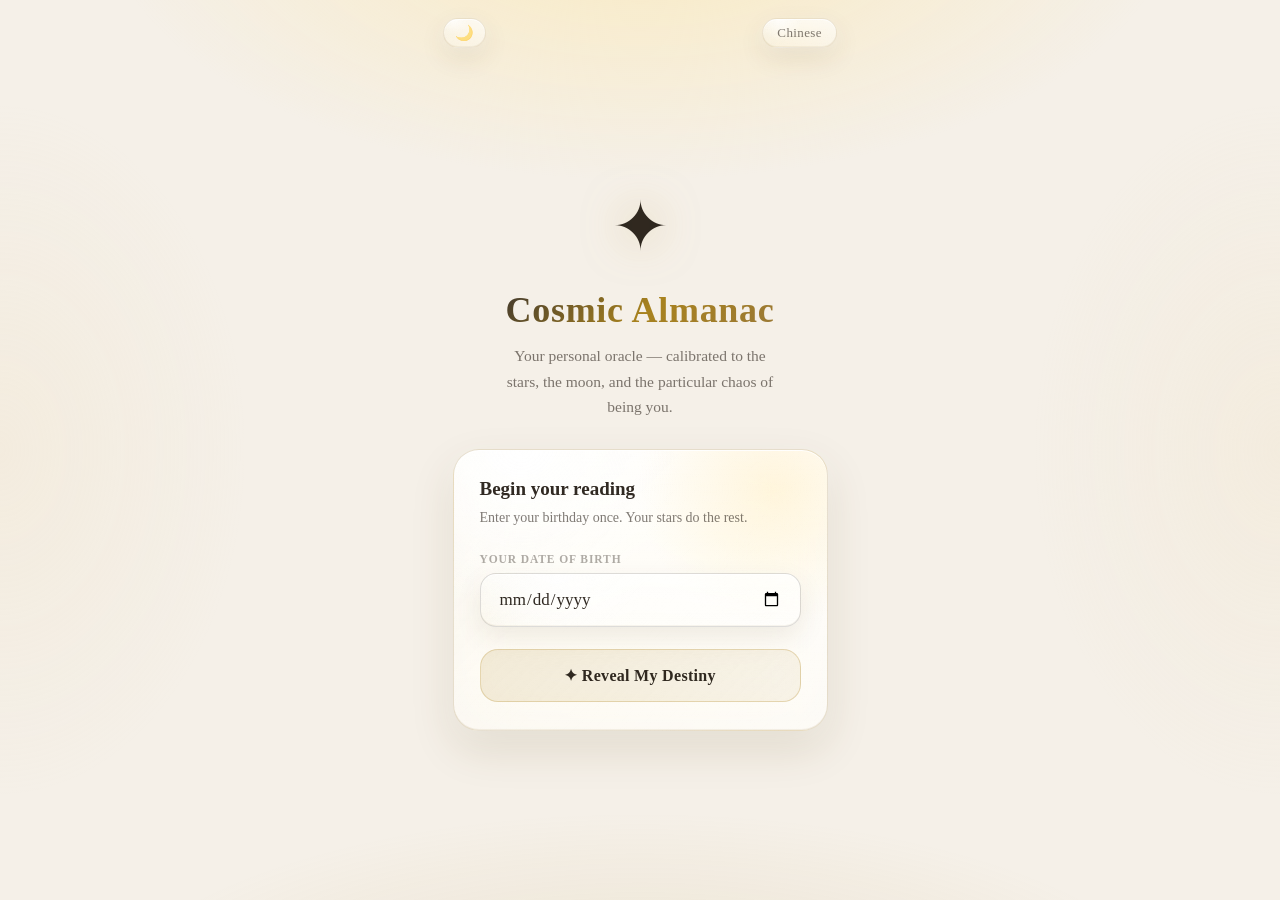
==== commit 8a3a93c6: "Point site to custom domain cosmic.meltcado.com Add CNAME, update canonical/OG/Twitter URLs, share-c" ====
--- a/index.html
+++ b/index.html
@@ -11,17 +11,17 @@
   <meta property="og:title" content="Cosmic Almanac">
   <meta property="og:description" content="A bilingual daily oracle blending zodiac signs, moon phase, weekday ruler, and personal daily guidance.">
   <meta property="og:type" content="website">
-  <meta property="og:url" content="https://alanwongsai.github.io/CosmicAlmanac/">
+  <meta property="og:url" content="https://cosmic.meltcado.com/">
   <meta property="og:site_name" content="Cosmic Almanac">
-  <meta property="og:image" content="https://alanwongsai.github.io/CosmicAlmanac/cosmic-og.png">
+  <meta property="og:image" content="https://cosmic.meltcado.com/cosmic-og.png">
   <meta property="og:image:width" content="1200">
   <meta property="og:image:height" content="630">
   <meta property="og:image:alt" content="Cosmic Almanac — a daily oracle calibrated to the stars and the moon.">
   <meta name="twitter:card" content="summary_large_image">
   <meta name="twitter:title" content="Cosmic Almanac">
   <meta name="twitter:description" content="A bilingual daily oracle blending zodiac signs, moon phase, weekday ruler, and personal daily guidance.">
-  <meta name="twitter:image" content="https://alanwongsai.github.io/CosmicAlmanac/cosmic-og.png">
-  <link rel="canonical" href="https://alanwongsai.github.io/CosmicAlmanac/">
+  <meta name="twitter:image" content="https://cosmic.meltcado.com/cosmic-og.png">
+  <link rel="canonical" href="https://cosmic.meltcado.com/">
   <link rel="apple-touch-icon" href="cosmic-daily-icon.png">
   <link rel="manifest" href="manifest.json">
   <title>Cosmic Almanac</title>
@@ -47,11 +47,8 @@
 </div>
 
 <div class="top-controls" aria-label="App controls">
-  <button class="share-btn" id="btn-share" type="button" onclick="shareReading()"><span class="share-ico" aria-hidden="true">⇪</span><span id="btn-share-lbl"></span></button>
-  <div class="top-controls-right">
-    <button class="theme-btn" id="theme-btn" onclick="toggleTheme()" aria-label="Toggle day/night mode">☀️</button>
-    <button class="lang-btn" id="lang-btn" onclick="toggleLang()">中文</button>
-  </div>
+  <button class="theme-btn" id="theme-btn" onclick="toggleTheme()" aria-label="Toggle day/night mode">☀️</button>
+  <button class="lang-btn" id="lang-btn" onclick="toggleLang()">中文</button>
 </div>
 
 <!-- ═══ ONBOARDING ═══ -->
@@ -114,7 +111,6 @@
 
 <div class="detail-modal" id="detail-modal" aria-hidden="true">
   <div class="glass detail-sheet" role="dialog" aria-modal="true" aria-labelledby="detail-title">
-    <button class="detail-share" id="detail-share" type="button" onclick="shareDetail()" aria-label="Share this card">⇪</button>
     <button class="detail-close" id="detail-close" type="button" onclick="closeDetail()">✕</button>
     <div class="detail-kicker" id="detail-kicker"></div>
     <div class="detail-title" id="detail-title"></div>
@@ -125,10 +121,6 @@
   </div>
 </div>
 
-<!-- Off-screen render target for share posters (captured by html2canvas) -->
-<div id="share-poster" aria-hidden="true"></div>
-
-<script src="vendor/html2canvas.min.js"></script>
 <script src="content.en.js"></script>
 <script src="content.zh.js"></script>
 <script src="app.js"></script>
